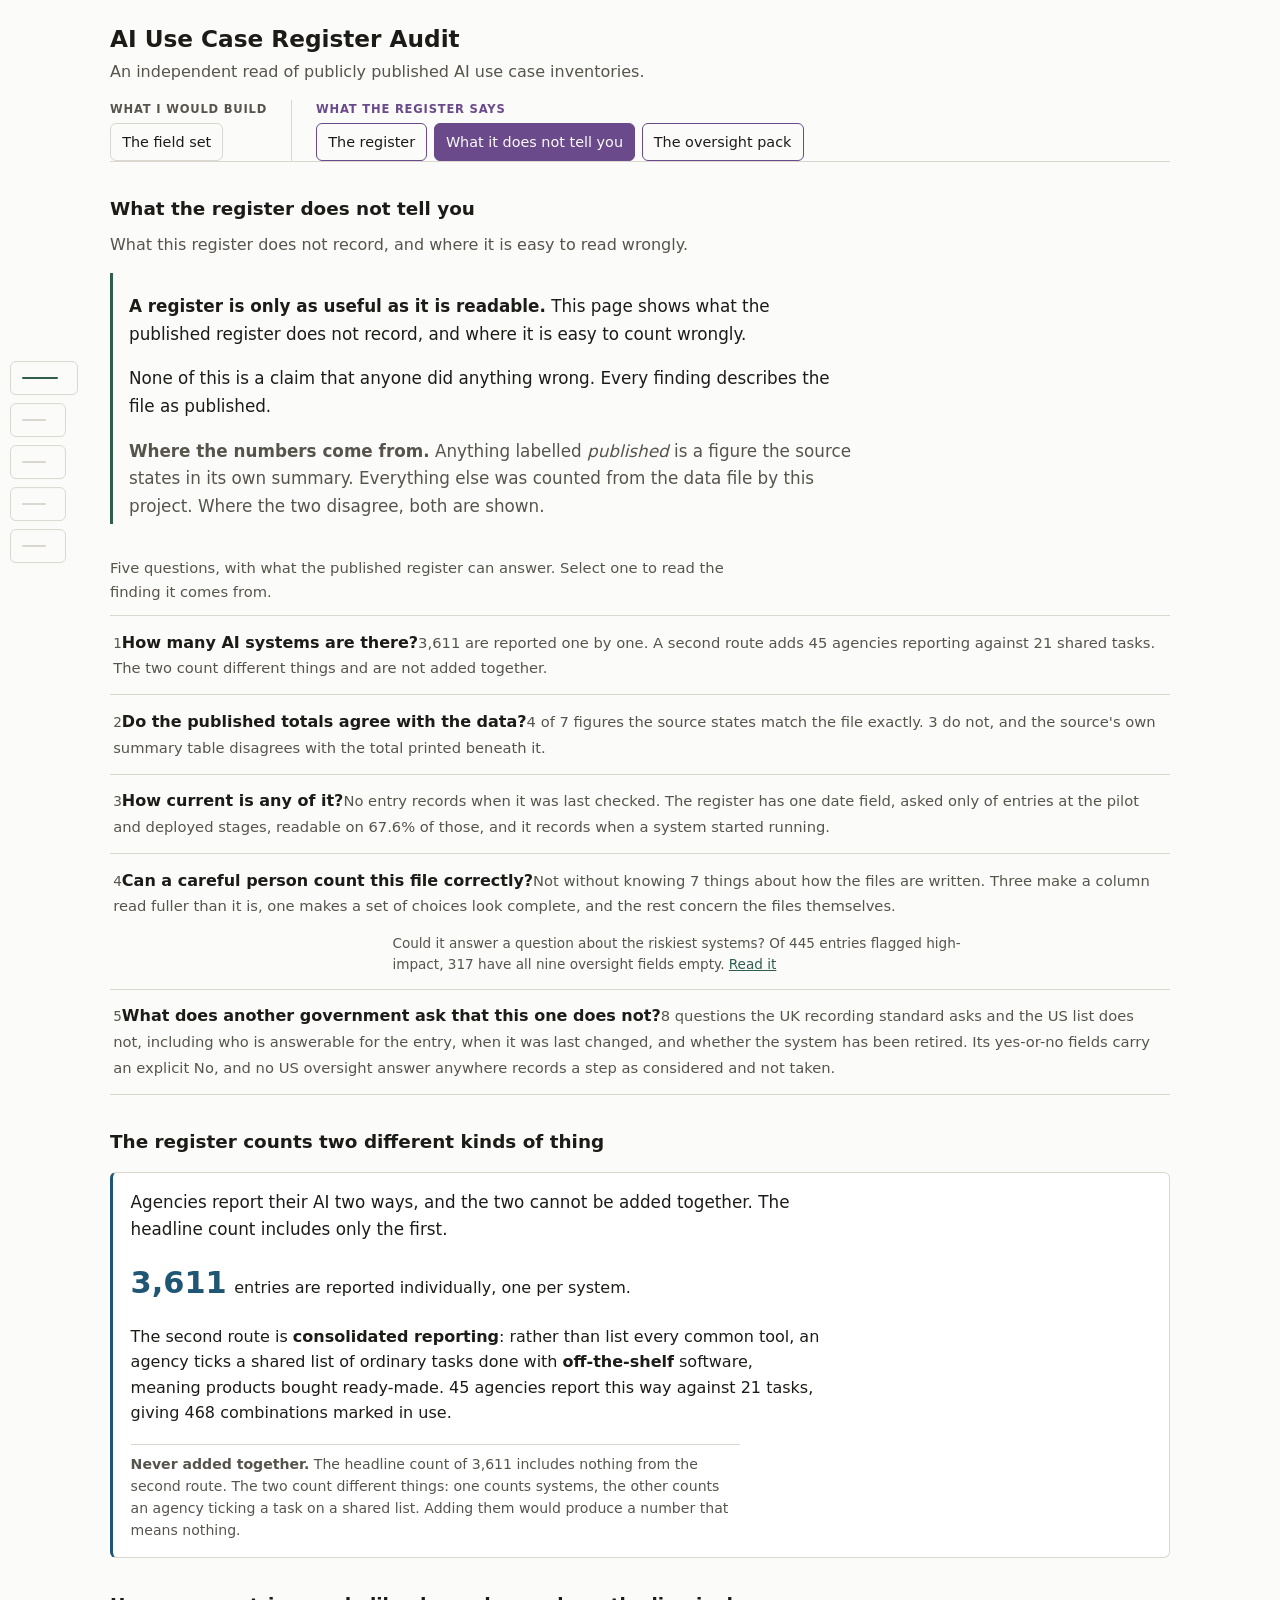
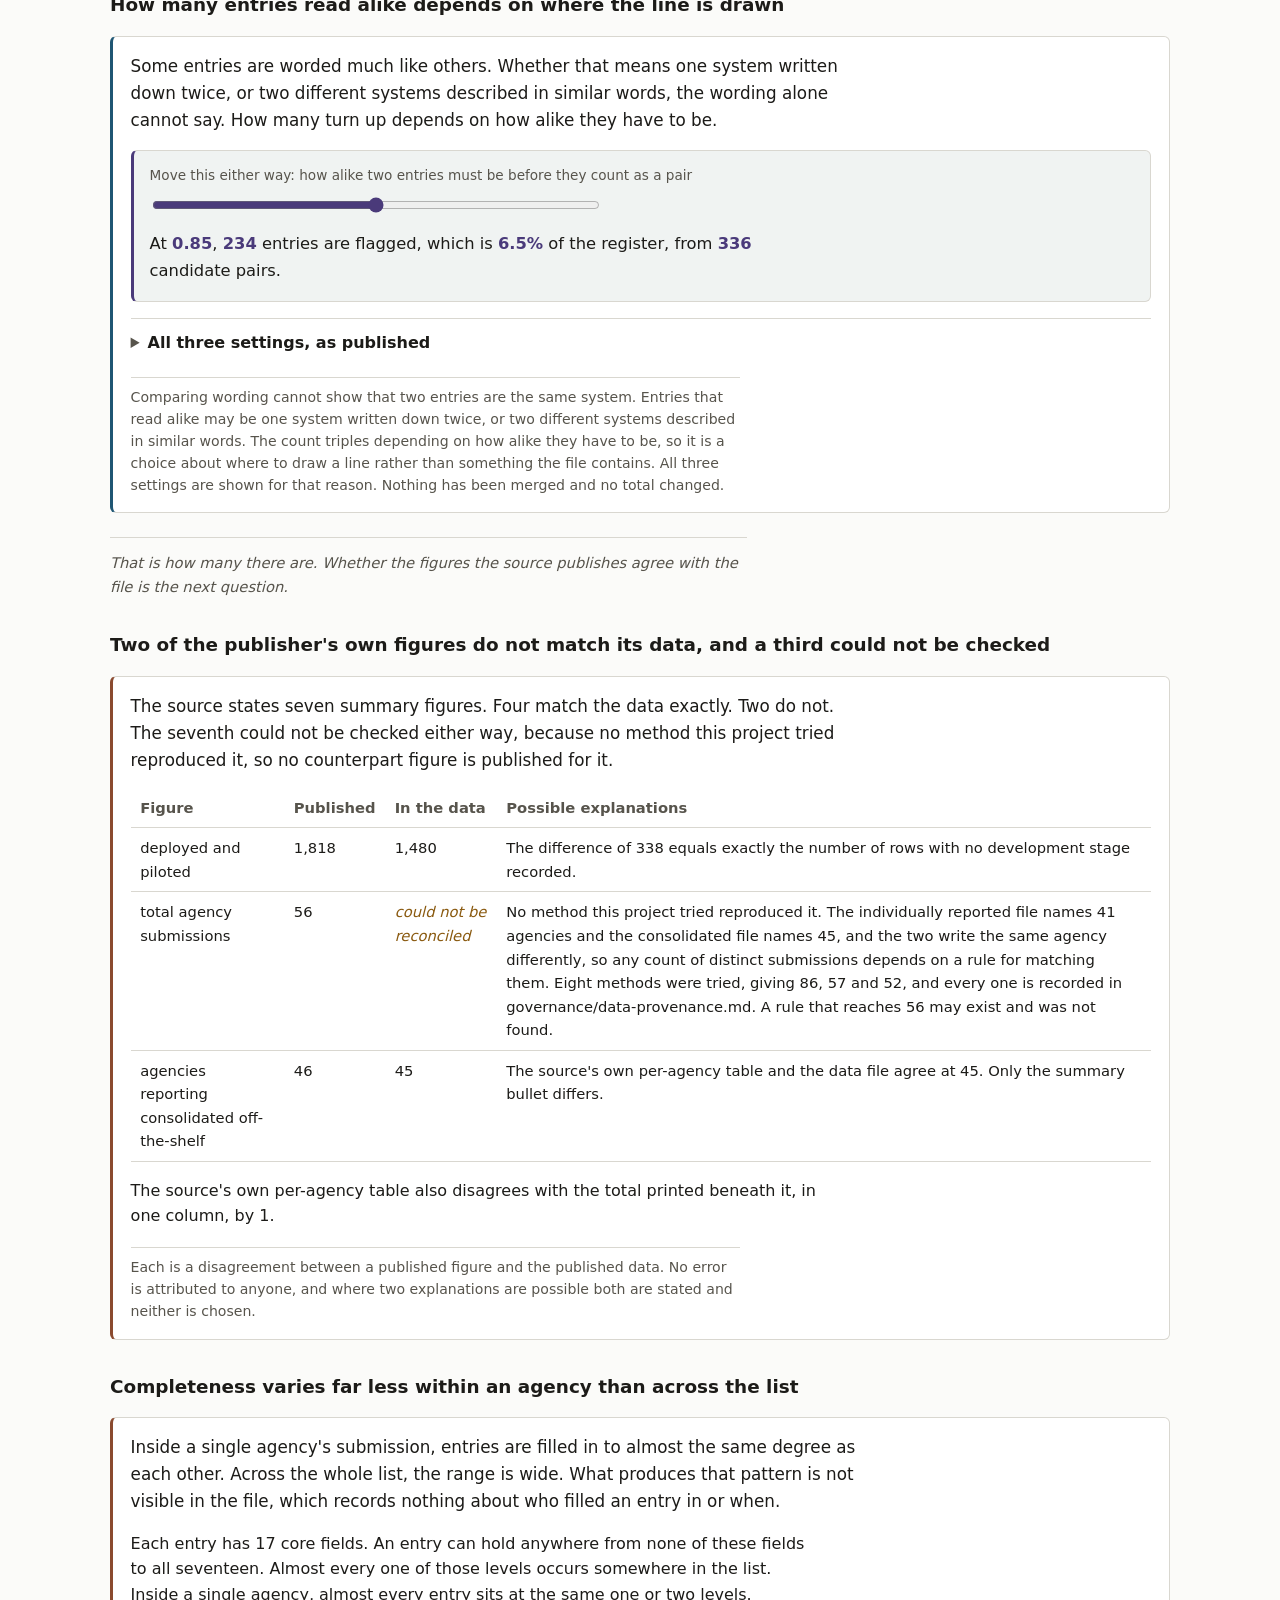
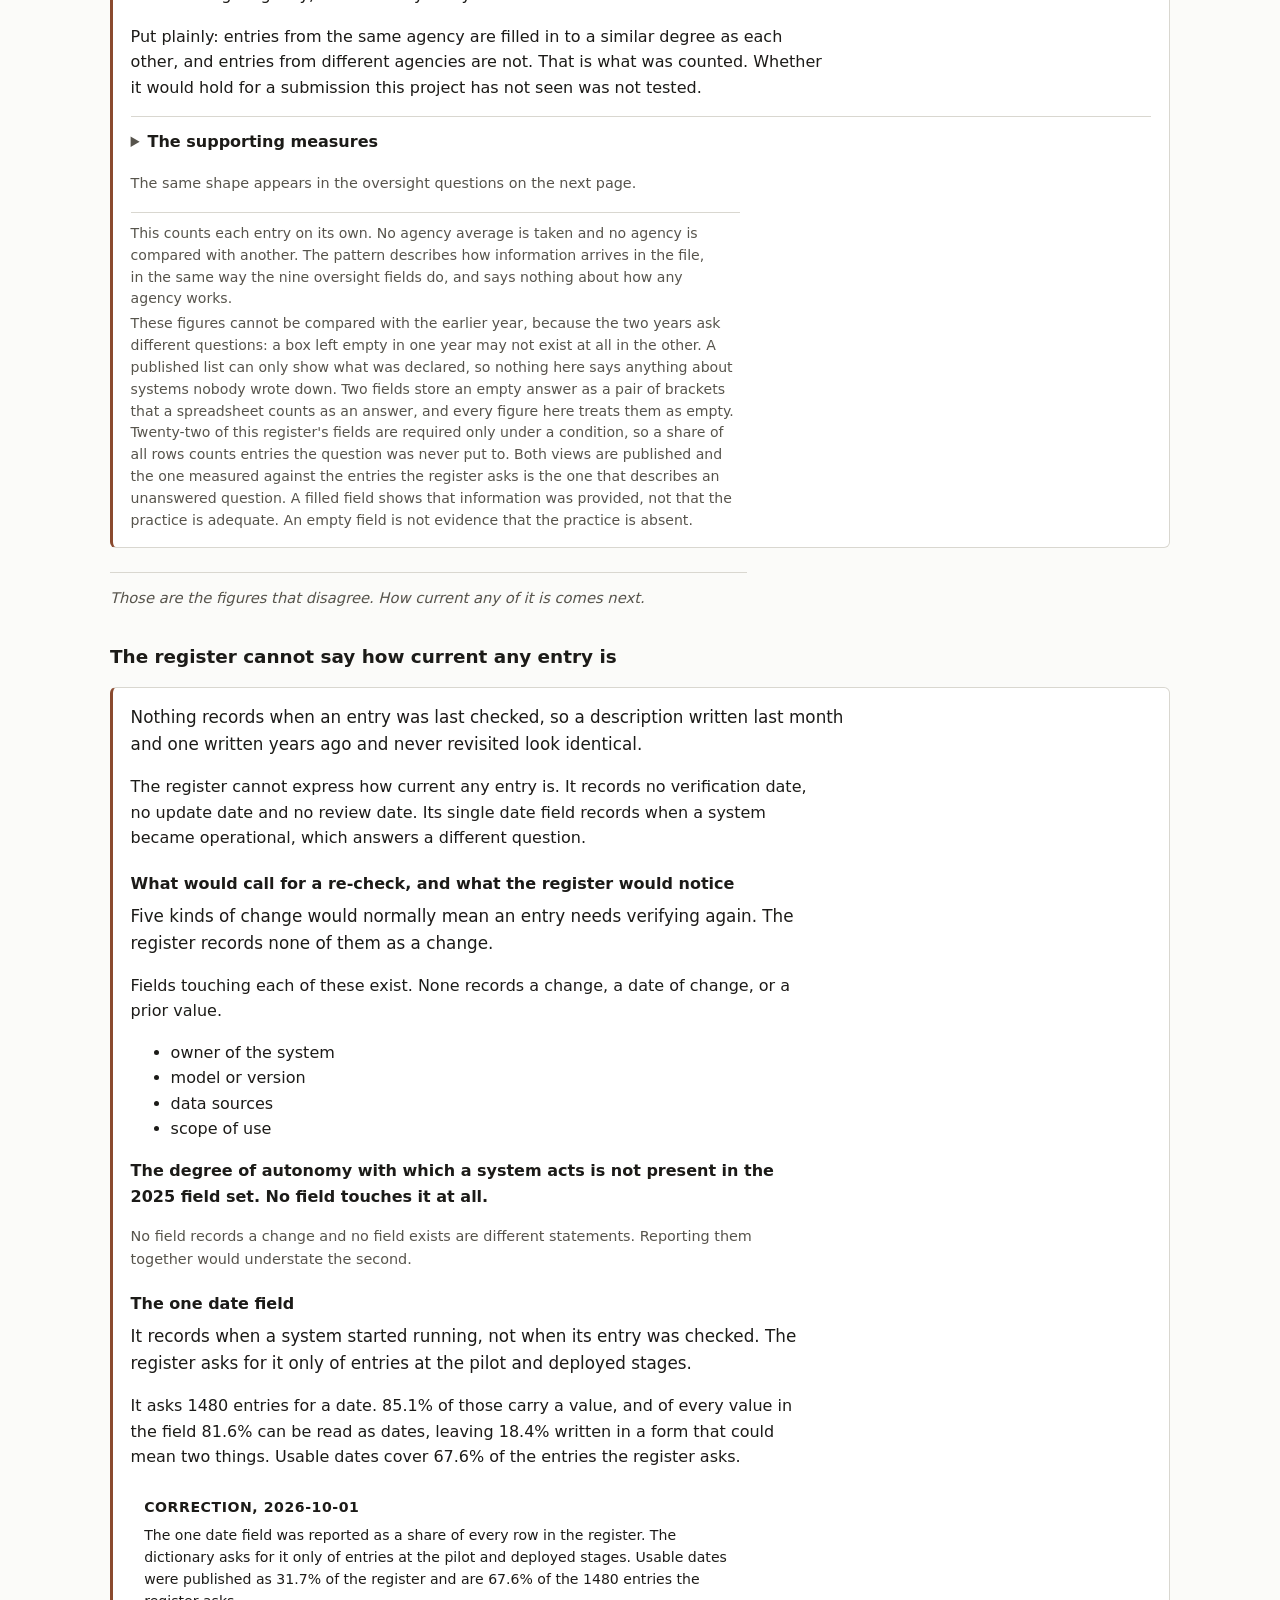
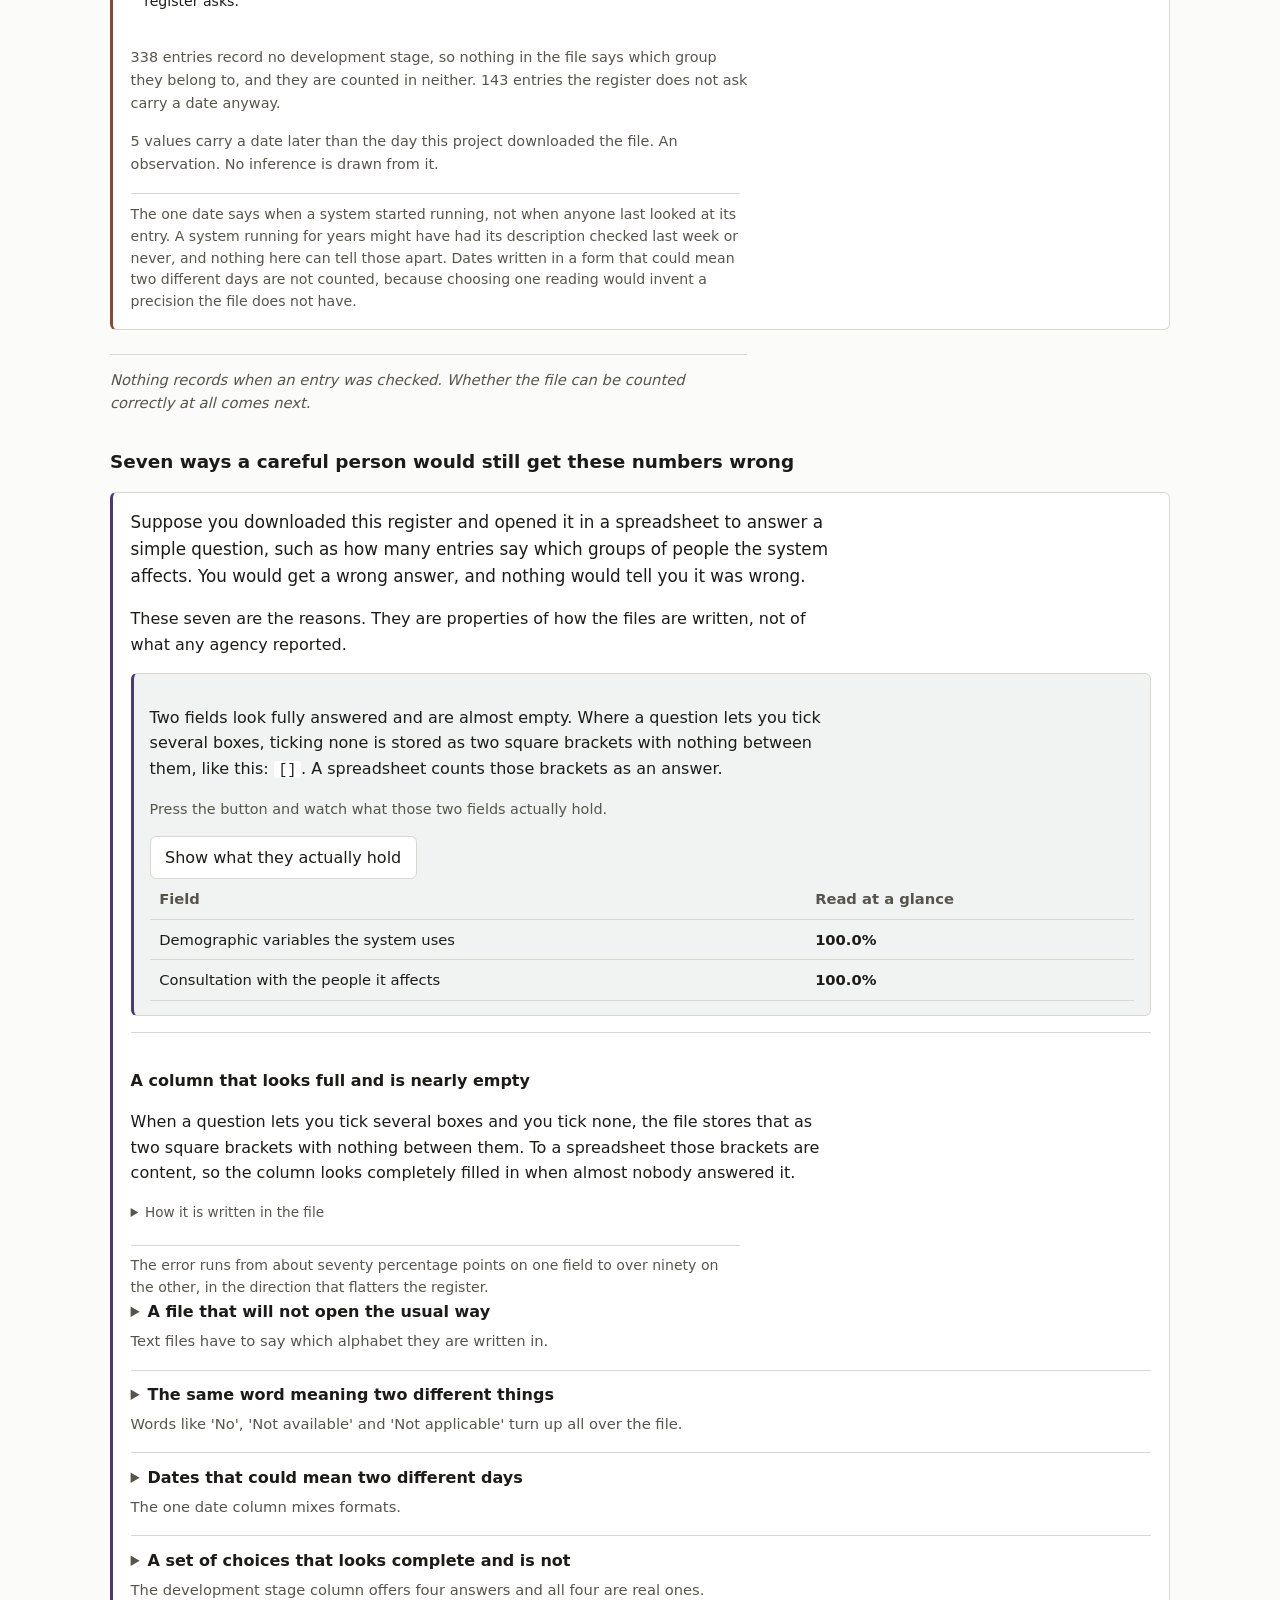
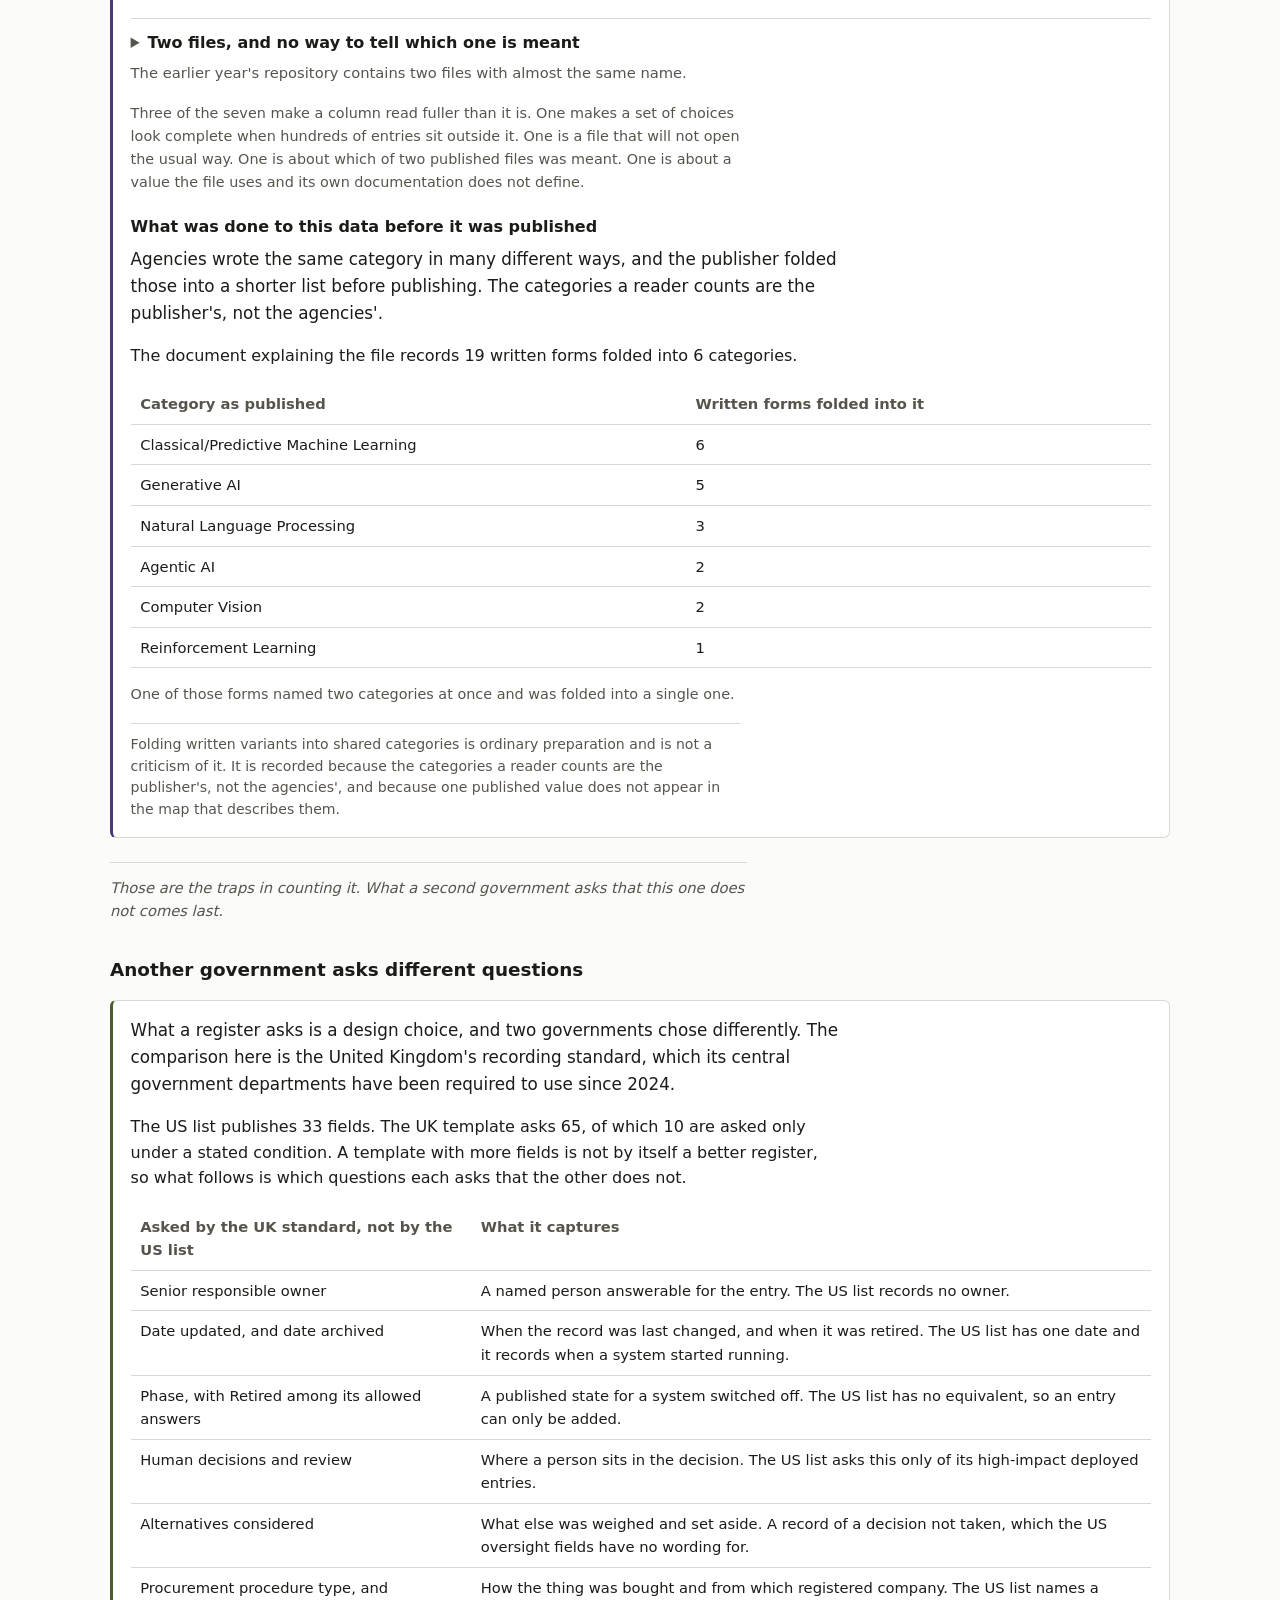
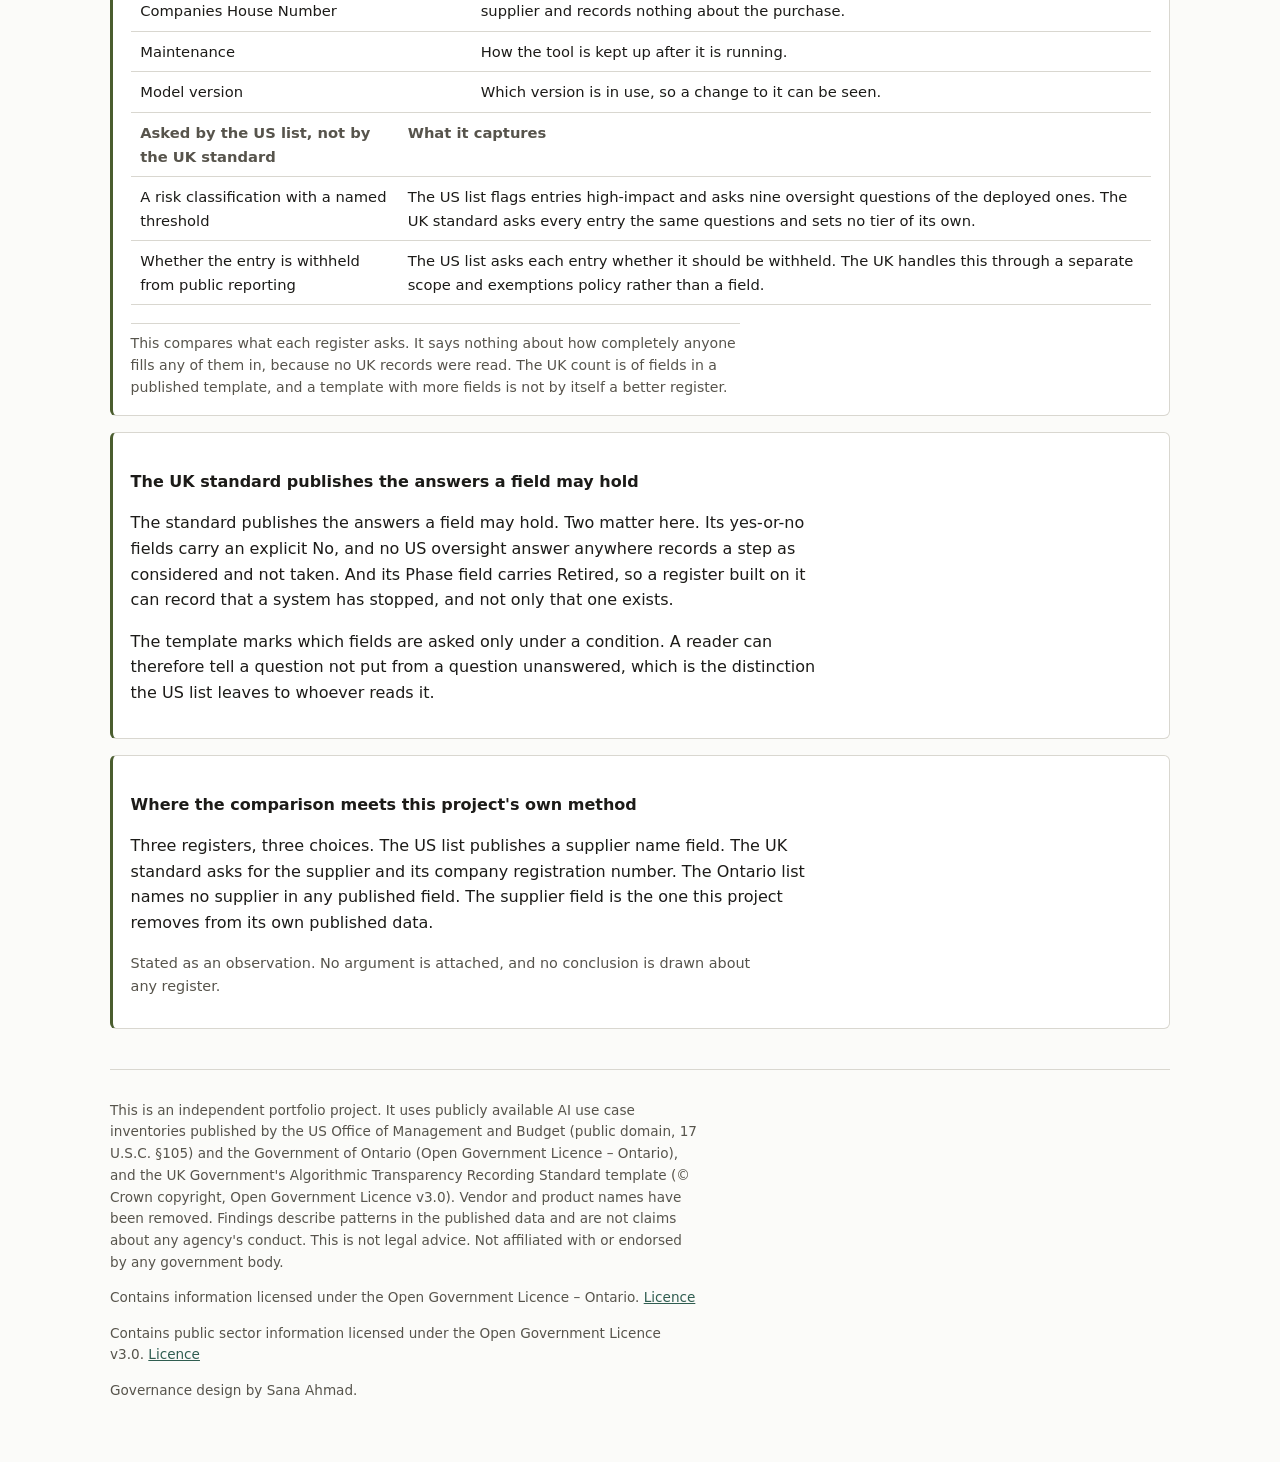
==== docs/gaps.html @ 527c1945 "Check every denominator against the dictionary, and publish the corrections The owner asked whether " ====
<!DOCTYPE html>
<html lang="en">
<head>
<meta charset="utf-8">
<meta name="viewport" content="width=device-width, initial-scale=1">
<title>Gaps | AI Use Case Register Audit</title>
<link rel="stylesheet" href="assets/style.css?v=aljdmida">
</head>
<body>
<div class="wrap" data-dv="kgniamig">

<header>
  <h1>AI Use Case Register Audit</h1>
  <p class="lede">An independent read of publicly published AI use case inventories.</p>
  <nav>
    <div class="navgroup audit">
      <span class="navlabel">What I would build</span>
      <span class="navlinks">
        <a href="index.html">The field set</a>
      </span>
    </div>
    <div class="navgroup design">
      <span class="navlabel">What the register says</span>
      <span class="navlinks">
        <a href="register.html">The register</a>
        <a href="gaps.html" aria-current="page">What it does not tell you</a>
        <a href="obligations.html">The oversight pack</a>
      </span>
    </div>
  </nav>
</header>

<main>
  <h2>What the register does not tell you</h2>
  <p class="lede">What this register does not record, and where it is easy to read wrongly.</p>
  <div class="intro">
    <p><strong>A register is only as useful as it is readable.</strong> This page shows what the published register does not record, and where it is easy to count wrongly.</p>
    <p>None of this is a claim that anyone did anything wrong. Every finding describes the file as published.</p>
    <p class="note"><strong>Where the numbers come from.</strong> Anything labelled <em>published</em> is a figure the source states in its own summary. Everything else was counted from the data file by this project. Where the two disagree, both are shown.</p>
  </div>

  <div class="summary" id="summary">
    <p class="summary-lead">Five questions, with what the published register can answer. Select one to read the finding it comes from.</p>
    <div id="questions"></div>
  </div>

  <nav class="rail" id="rail" aria-label="Sections"></nav>

  <section class="qsection" id="s-count">
  <h2>The register counts two different kinds of thing</h2>
  <div class="panel" data-kind="count">
    <p class="lead-in">Agencies report their AI two ways, and the two cannot be added together. The headline count includes only the first.</p>
    <p><span class="fig" data-figure="M1.individually_reported_entries" data-fmt="n"></span> entries are reported individually, one per system.</p>
    <p>The second route is <strong>consolidated reporting</strong>: rather than list every common tool, an agency ticks a shared list of ordinary tasks done with <strong>off-the-shelf</strong> software, meaning products bought ready-made. <span data-figure="M1.consolidated_route.agencies"></span> agencies report this way against <span data-figure="M1.consolidated_route.distinct_common_tasks"></span> tasks, giving <span data-figure="M1.consolidated_route.agency_task_combinations_in_use"></span> combinations marked in use.</p>
    <p class="qualifier"><strong>Never added together.</strong> <span data-figure="M1.never_summed_reason"></span></p>
  </div>

  <h2>How many entries read alike depends on where the line is drawn</h2>
  <div class="panel" data-kind="count">
    <p class="lead-in">Some entries are worded much like others. Whether that means one system written down twice, or two different systems described in similar words, the wording alone cannot say. How many turn up depends on how alike they have to be.</p>
    <div class="teach">
      <label for="thr">Move this either way: how alike two entries must be before they count as a pair</label>
      <input id="thr" type="range" min="0" max="2" step="1" value="1">
      <p class="readout">At <strong id="thr-value">–</strong>,
        <strong id="thr-entries">–</strong> entries are flagged, which is
        <strong id="thr-share">–</strong> of the register, from
        <strong id="thr-pairs">–</strong> candidate pairs.</p>
    </div>
    <details class="finding"><summary>All three settings, as published</summary>
      <div class="scroller"><table>
        <thead><tr><th>Threshold</th><th>Candidate pairs</th><th>Entries flagged</th><th>Share</th></tr></thead>
        <tbody id="thresholds"></tbody>
      </table></div>
    </details>
    <p class="qualifier"><span data-figure="M1.caveat"></span></p>
  </div>
    <p class="handoff">That is how many there are. Whether the figures the source publishes agree with the file is the next question.</p>

  </section>

  <section class="qsection" id="s-recon">
  <h2>Two of the publisher's own figures do not match its data, and a third could not be checked</h2>
  <div class="panel" data-kind="gap">
    <p class="lead-in">The source states seven summary figures. Four match the data exactly. Two do not. The seventh could not be checked either way, because no method this project tried reproduced it, so no counterpart figure is published for it.</p>
    <div class="scroller"><table>
      <thead><tr><th>Figure</th><th>Published</th><th>In the data</th><th>Possible explanations</th></tr></thead>
      <tbody id="mismatches"></tbody>
    </table></div>
    <p>The source's own per-agency table also disagrees with the total printed beneath it, in one column, by <span data-figure="M2.reconciliation.internal_disagreement_in_source_table.difference"></span>.</p>
    <p class="qualifier">Each is a disagreement between a published figure and the published data. No error is attributed to anyone, and where two explanations are possible both are stated and neither is chosen.</p>
  </div>

  <h2>Completeness varies far less within an agency than across the list</h2>
  <div class="panel" data-kind="gap">
    <p class="lead-in">Inside a single agency's submission, entries are filled in to almost the same degree as each other. Across the whole list, the range is wide. What produces that pattern is not visible in the file, which records nothing about who filled an entry in or when.</p>
    <p>Each entry has <span data-figure="M2.completeness_shape.core_fields_counted"></span> core fields. <span data-figure="M2.completeness_shape.statement"></span></p>
    <p>Put plainly: entries from the same agency are filled in to a similar degree as each other, and entries from different agencies are not. That is what was counted. Whether it would hold for a submission this project has not seen was not tested.</p>
    <details class="finding"><summary>The supporting measures</summary>
      <div class="scroller"><table>
        <tbody>
          <tr><td>Agencies where every entry shares one value</td><td data-figure="M2.completeness_shape.agencies_where_every_entry_shares_one_value"></td></tr>
          <tr><td>Entries inside those agencies</td><td data-figure="M2.completeness_shape.entries_in_those_agencies" data-fmt="n"></td></tr>
          <tr><td>Agencies where over four fifths share one value</td><td data-figure="M2.completeness_shape.agencies_where_over_four_fifths_share_one_value"></td></tr>
          <tr><td>Entries inside those agencies</td><td data-figure="M2.completeness_shape.entries_in_those_agencies_too" data-fmt="n"></td></tr>
          <tr><td>Median share at an agency's most common value</td><td><span data-figure="M2.completeness_shape.median_share_of_entries_at_an_agency_most_common_value"></span>%</td></tr>
        </tbody>
      </table></div>
    </details>
    <p class="note">The same shape appears in the oversight questions on the next page.</p>
    <p class="qualifier"><span data-figure="M2.completeness_shape.caveat"></span></p>
    <p class="qualifier"><span data-figure="M2.caveat"></span></p>
  </div>
    <p class="handoff">Those are the figures that disagree. How current any of it is comes next.</p>

  </section>

  <section class="qsection" id="s-time">
  <h2>The register cannot say how current any entry is</h2>
  <div class="panel" data-kind="gap">
    <p class="lead-in">Nothing records when an entry was last checked, so a description written last month and one written years ago and never revisited look identical.</p>
    <p><span data-figure="M3.finding"></span></p>

    <h3>What would call for a re-check, and what the register would notice</h3>
    <p class="lead-in">Five kinds of change would normally mean an entry needs verifying again. The register records none of them as a change.</p>
    <p><span data-figure="M3.re_verification_trigger_diagnostic.group_one.statement"></span></p>
    <ul id="group-one"></ul>
    <p><strong><span data-figure="M3.re_verification_trigger_diagnostic.group_two.statement"></span></strong></p>
    <p class="note"><span data-figure="M3.re_verification_trigger_diagnostic.why_reported_separately"></span></p>

    <h3>The one date field</h3>
    <p class="lead-in">It records when a system started running, not when its entry was checked. The register asks for it only of entries at the pilot and deployed stages.</p>
    <p>It asks <span data-figure="M3.operational_date_where_asked.entries_asked"></span> entries for a date. <span data-figure="M3.operational_date_where_asked.share_of_entries_asked"></span>% of those carry a value, and of every value in the field <span data-figure="M3.operational_date.parse_rate"></span>% can be read as dates, leaving <span data-figure="R4.figures.unresolvable_rate"></span> written in a form that could mean two things. Usable dates cover <span data-figure="M3.operational_date_where_asked.usable_dates_as_share_of_entries_asked"></span>% of the entries the register asks.</p>
    <aside class="correction" role="note">
      <p class="correction-head" data-figure="corrections.date_denominator.heading"></p>
      <p data-figure="corrections.date_denominator.text"></p>
    </aside>
    <p class="note"><span data-figure="M3.operational_date_where_asked.entries_undetermined"></span> entries record no development stage, so nothing in the file says which group they belong to, and they are counted in neither. <span data-figure="M3.operational_date_where_asked.entries_not_asked_that_carry_a_date_anyway"></span> entries the register does not ask carry a date anyway.</p>
    <p class="note"><span data-figure="M3.operational_date.values_dated_after_the_download_date"></span> values carry a date later than the day this project downloaded the file. An observation. No inference is drawn from it.</p>
    <p class="qualifier"><span data-figure="M3.caveat"></span></p>
  </div>
    <p class="handoff">Nothing records when an entry was checked. Whether the file can be counted correctly at all comes next.</p>

  </section>

  <section class="qsection" id="s-counting">
  <h2>Seven ways a careful person would still get these numbers wrong</h2>
  <div class="panel" data-kind="method">
    <p class="lead-in">Suppose you downloaded this register and opened it in a spreadsheet to answer a simple question, such as how many entries say which groups of people the system affects. You would get a wrong answer, and nothing would tell you it was wrong.</p>
    <p>These seven are the reasons. They are properties of how the files are written, not of what any agency reported.</p>

    <div class="teach">
      <p>Two fields look fully answered and are almost empty. Where a question lets you tick several boxes, ticking none is stored as two square brackets with nothing between them, like this: <code>[]</code>. A spreadsheet counts those brackets as an answer.</p>
      <p class="note">Press the button and watch what those two fields actually hold.</p>
      <button id="empty-toggle" type="button" aria-pressed="false">Show what they actually hold</button>
      <div class="scroller"><table>
        <thead><tr><th>Field</th><th id="empty-mode">Read at a glance</th></tr></thead>
        <tbody id="emptylist"></tbody>
      </table></div>
    </div>

    <div id="reuse-lead"></div>
    <div id="reuse-rest"></div>
    <p class="note">Three of the seven make a column read fuller than it is. One makes a set of choices look complete when hundreds of entries sit outside it. One is a file that will not open the usual way. One is about which of two published files was meant. One is about a value the file uses and its own documentation does not define.</p>

    <h3>What was done to this data before it was published</h3>
    <p class="lead-in">Agencies wrote the same category in many different ways, and the publisher folded those into a shorter list before publishing. The categories a reader counts are the publisher's, not the agencies'.</p>
    <p>The document explaining the file records <span data-figure="M2-preparation.written_forms_folded_into_them"></span> written forms folded into <span data-figure="M2-preparation.categories_published"></span> categories.</p>
    <div class="scroller"><table>
      <thead><tr><th>Category as published</th><th>Written forms folded into it</th></tr></thead>
      <tbody id="folded"></tbody>
    </table></div>
    <p class="note">One of those forms named two categories at once and was folded into a single one.</p>
    <p class="qualifier"><span data-figure="M2-preparation.caveat"></span></p>
  </div>
    <p class="handoff">Those are the traps in counting it. What a second government asks that this one does not comes last.</p>

  </section>

  <section class="qsection" id="s-compare">
  <h2>Another government asks different questions</h2>
  <div class="panel" data-kind="compare">
    <p class="lead-in">What a register asks is a design choice, and two governments chose differently. The comparison here is the United Kingdom's recording standard, which its central government departments have been required to use since 2024.</p>
    <p>The US list publishes <span data-figure="M5.federal_register.fields_published"></span> fields. The UK template asks <span data-figure="M5.uk_standard.fields_published"></span>, of which <span data-figure="M5.uk_standard.fields_asked_only_under_a_condition"></span> are asked only under a stated condition. A template with more fields is not by itself a better register, so what follows is which questions each asks that the other does not.</p>
    <div class="scroller"><table>
      <thead><tr><th>Asked by the UK standard, not by the US list</th><th>What it captures</th></tr></thead>
      <tbody id="uk-only"></tbody>
    </table></div>
    <div class="scroller"><table>
      <thead><tr><th>Asked by the US list, not by the UK standard</th><th>What it captures</th></tr></thead>
      <tbody id="fed-only"></tbody>
    </table></div>
    <p class="qualifier"><span data-figure="M5.caveat"></span></p>
  </div>

  <div class="panel" data-kind="compare">
    <h3>The UK standard publishes the answers a field may hold</h3>
    <p><span data-figure="M5.published_answers.note"></span></p>
    <p><span data-figure="M5.conditionality_is_marked.note"></span></p>
  </div>

  <div class="panel observation" data-kind="compare">
    <h3>Where the comparison meets this project's own method</h3>
    <p><span data-figure="M5.naming_practice"></span></p>
    <p class="note">Stated as an observation. No argument is attached, and no conclusion is drawn about any register.</p>
  </div>
  </section>

</main>

<footer>
  <p id="disclaimer">This is an independent portfolio project. It uses publicly available AI use case inventories published by the US Office of Management and Budget (public domain, 17 U.S.C. §105) and the Government of Ontario (Open Government Licence – Ontario), and the UK Government's Algorithmic Transparency Recording Standard template (© Crown copyright, Open Government Licence v3.0). Vendor and product names have been removed. Findings describe patterns in the published data and are not claims about any agency's conduct. This is not legal advice. Not affiliated with or endorsed by any government body.</p>
  <p id="ontario-attribution">Contains information licensed under the Open Government Licence – Ontario. <a href="https://www.ontario.ca/page/open-government-licence-ontario">Licence</a></p>
  <p id="uk-attribution">Contains public sector information licensed under the Open Government Licence v3.0. <a href="https://www.nationalarchives.gov.uk/doc/open-government-licence/version/3/">Licence</a></p>
  <p>Governance design by Sana Ahmad.</p>
</footer>

</div>
<script src="assets/figures.js?v=ajlfmofe"></script>
<script src="assets/views.js?v=bbbglpli"></script>
<script src="assets/summary.js?v=aanedlco"></script>
</body>
</html>
---- docs/assets/style.css ----
/* AI Use Case Register Audit
   Plain CSS. No framework, no build step, no external calls (S12).
   Works on mobile and in dark mode. */

:root {
  --bg: #fbfbf9;
  --surface: #ffffff;
  --border: #d9d7d0;
  --ink: #1c1b18;
  --ink-soft: #57544c;
  --accent: #2f5d50;
  --flag: #8a5a10;
  --count: #1f5673;
  --caution: #8a4a2f;
  --teach: #4a3a7a;
  --calm: #4a5d2f;
  --tint: rgba(47, 93, 80, .07);
  --radius: 6px;
  --measure: 68ch;
}

@media (prefers-color-scheme: dark) {
  :root {
    --bg: #14150f;
    --surface: #1d1e18;
    --border: #3a3b33;
    --ink: #eceadf;
    --ink-soft: #a8a498;
    --accent: #8fc4ae;
    --flag: #d7a75a;
    --count: #7db8d8;
    --caution: #e0a184;
    --teach: #b3a5e6;
    --calm: #b5c98d;
    --tint: rgba(143, 196, 174, .09);
  }
}

* { box-sizing: border-box; }

body {
  margin: 0;
  background: var(--bg);
  color: var(--ink);
  font: 16px/1.6 system-ui, "Segoe UI", Helvetica, Arial, sans-serif;
}

.wrap { max-width: 1100px; margin: 0 auto; padding: 1.5rem 1.25rem 3rem; }

header { border-bottom: 1px solid var(--border); }

h1 { font-size: 1.45rem; line-height: 1.25; margin: 0 0 .35rem; text-wrap: balance; }
h2 { font-size: 1.15rem; margin: 2rem 0 .5rem; }
p, li { max-width: var(--measure); text-wrap: pretty; }
.lede { color: var(--ink-soft); margin: 0 0 1rem; text-wrap: balance; }

nav { display: flex; flex-wrap: wrap; gap: .5rem; margin: .75rem 0 0; }
nav a {
  display: inline-block;
  padding: .4rem .7rem;
  border: 1px solid var(--border);
  border-radius: var(--radius);
  color: var(--ink);
  text-decoration: none;
  font-size: .9rem;
}
nav a[aria-current="page"] { background: var(--accent); border-color: var(--accent); color: var(--bg); }

.panel {
  background: var(--surface);
  border: 1px solid var(--border);
  border-radius: var(--radius);
  padding: 1rem 1.1rem;
  margin: 1rem 0;
}

.caveat {
  border-left: 3px solid var(--flag);
  padding: .6rem .9rem;
  margin: .75rem 0;
  color: var(--ink-soft);
  font-size: .92rem;
}

.pending { color: var(--ink-soft); font-style: italic; }

table { width: 100%; border-collapse: collapse; font-size: .92rem; }
.scroller { overflow-x: auto; }
th, td { text-align: left; padding: .5rem .6rem; border-bottom: 1px solid var(--border); vertical-align: top; }
th { font-weight: 600; color: var(--ink-soft); }

footer {
  border-top: 1px solid var(--border);
  margin-top: 2.5rem;
  padding-top: 1rem;
  color: var(--ink-soft);
  font-size: .85rem;
}
footer p { max-width: var(--measure); }

@media (max-width: 600px) {
  .wrap { padding: 1rem .9rem 2.5rem; }
  h1 { font-size: 1.25rem; }
}

/* Headline: the two computed numbers the site opens with. */
.headline { margin: 1.25rem 0 1.5rem; }
.pair { font-size: 1.15rem; line-height: 1.5; max-width: var(--measure); text-wrap: pretty; }
.fig {
  font-size: 1.9rem;
  font-weight: 650;
  color: var(--accent);
  display: inline-block;
  margin-right: .15rem;
}
.headline .pair { font-size: 1.3rem; }
.headline .fig { font-size: 2.4rem; }

.note { color: var(--ink-soft); font-size: .9rem; }
h3 { font-size: 1rem; margin: 1.25rem 0 .4rem; }

.controls label { display: block; font-size: .85rem; color: var(--ink-soft); margin: .6rem 0 .2rem; }
.controls input, .controls select {
  width: 100%; max-width: 32rem; padding: .45rem .55rem;
  border: 1px solid var(--border); border-radius: var(--radius);
  background: var(--bg); color: var(--ink); font: inherit;
}

button {
  padding: .5rem .9rem; border: 1px solid var(--border); border-radius: var(--radius);
  background: var(--surface); color: var(--ink); font: inherit; cursor: pointer;
}
button:hover { border-color: var(--accent); }

.bar {
  display: inline-block; width: 60px; height: .5rem; vertical-align: middle;
  background: var(--border); border-radius: 3px; overflow: hidden; margin-right: .4rem;
}
.bar > span { display: block; height: 100%; background: var(--accent); }

.finding { border-top: 1px solid var(--border); padding-top: .85rem; margin-top: .85rem; }
.finding:first-child { border-top: 0; padding-top: 0; margin-top: 0; }

.observation { border-left: 3px solid var(--accent); }

a { color: var(--accent); }

@media (max-width: 600px) {
  .headline .fig { font-size: 1.9rem; }
  .headline .pair { font-size: 1.1rem; }
  td, th { font-size: .85rem; }
}

.is-off { display: none; }

/* Shown only when the page could not read its data at all. */
.loadfail {
  border: 1px solid var(--flag);
  border-left-width: 4px;
  border-radius: var(--radius);
  background: var(--surface);
  padding: 1rem 1.1rem;
  margin: 0 0 1.5rem;
}
.loadfail p { margin: .5rem 0; }
.loadfail pre {
  background: var(--bg);
  border: 1px solid var(--border);
  border-radius: var(--radius);
  padding: .55rem .7rem;
  overflow-x: auto;
  font-size: .85rem;
}
.loadfail code { font-size: .9rem; }

/* Row detail: an entry opens to show its whole field set. */
tr.entry { cursor: pointer; }
tr.entry:hover td, tr.entry:focus td { background: var(--surface); }
tr.entry:focus { outline: 2px solid var(--accent); outline-offset: -2px; }
.tw { color: var(--ink-soft); font-size: .8rem; }

.detailrow > td { background: var(--surface); padding: .9rem 1rem; }
table.detail { margin-top: .5rem; }
table.detail th {
  width: 14rem; vertical-align: top; font-weight: 600;
  color: var(--ink-soft); white-space: nowrap;
}
table.detail td { white-space: pre-wrap; }
table.detail td.blank { color: var(--ink-soft); font-style: italic; }

/* A figure that leads to the entries it describes. */
a.drill { text-decoration: underline dotted; text-underline-offset: 3px; }
#from-finding { display: flex; gap: .6rem; align-items: center; flex-wrap: wrap; }

/* --- Readability pass -------------------------------------------------- */

/* The plain opening on each page: what you are looking at, before anything. */
.intro {
  border-left: 3px solid var(--accent);
  padding: .2rem 0 .2rem 1rem;
  margin: 0 0 2rem;
}
.intro p { font-size: 1.05rem; line-height: 1.65; }
.intro p:last-child { margin-bottom: 0; }

/* One plain sentence saying what to take away, before any number. */
.lead-in {
  font-size: 1.05rem;
  line-height: 1.6;
  margin: 0 0 .9rem;
  color: var(--ink);
}
h2 + .panel .lead-in, .panel > .lead-in:first-child { margin-top: 0; }

/* Qualifications sit below the point they qualify, quieter, never between a
   point and its explanation. Visible by default: never behind a control. */
.qualifier {
  font-size: .88rem;
  line-height: 1.55;
  color: var(--ink-soft);
  border-top: 1px solid var(--border);
  margin: 1.1rem 0 0;
  padding-top: .6rem;
}
.qualifier p { font-size: inherit; margin: .4rem 0; }
.qualifier p:first-child { margin-top: 0; }
.qualifier p:last-child { margin-bottom: 0; }
.qualifier + .qualifier { border-top: 0; margin-top: .2rem; padding-top: 0; }

/* Controls that teach: the reader changes something and watches the number. */
.teach {
  background: var(--surface);
  border: 1px solid var(--border);
  border-radius: var(--radius);
  padding: .9rem 1rem;
  margin: 1rem 0;
}
.teach label { display: block; font-size: .85rem; color: var(--ink-soft); margin-bottom: .5rem; }
.teach input[type="range"] { width: 100%; max-width: 28rem; accent-color: var(--accent); }
.readout { font-size: 1.02rem; margin: .7rem 0 .2rem; }
.readout strong { color: var(--accent); }
#empty-toggle[aria-pressed="true"] { border-color: var(--accent); color: var(--accent); }

/* The five shorter findings: heading and a sentence, opening in place. */
details.finding {
  border-top: 1px solid var(--border);
  padding: .7rem 0 .2rem;
}
details.finding > summary {
  cursor: pointer;
  font-weight: 600;
  list-style: revert;
}
details.finding > summary::marker { color: var(--ink-soft); }
details.finding .gist { display: block; color: var(--ink-soft); font-size: .92rem;
  font-weight: 400; margin: .3rem 0 0; }
details.finding[open] .gist { margin-bottom: .4rem; }
.finding-lead { border-top: 1px solid var(--border); padding-top: .9rem; margin-top: .9rem; }

/* --- Section colour, so a reader can tell one kind of thing from another --- */
.panel { border-left: 3px solid var(--border); }
.panel[data-kind="count"]   { border-left-color: var(--count); }
.panel[data-kind="gap"]     { border-left-color: var(--caution); }
.panel[data-kind="compare"] { border-left-color: var(--calm); }
.panel[data-kind="method"]  { border-left-color: var(--teach); }

.panel[data-kind="count"] .fig   { color: var(--count); }
.panel[data-kind="gap"] .fig     { color: var(--caution); }
.panel[data-kind="compare"] .fig { color: var(--calm); }

.teach { border-left: 3px solid var(--teach); background: var(--tint); }
.teach .readout strong { color: var(--teach); }
.teach input[type="range"] { accent-color: var(--teach); }

/* --- Tabs: one section at a time, so the page is not read all at once ---- */
.tabs {
  display: flex; flex-wrap: wrap; gap: .4rem;
  border-bottom: 1px solid var(--border);
  margin: 1.5rem 0 1.25rem; padding-bottom: .5rem;
}
.tabs button {
  border: 1px solid transparent; background: none; color: var(--ink-soft);
  padding: .45rem .75rem; border-radius: var(--radius);
  font: inherit; font-size: .92rem; cursor: pointer;
}
.tabs button:hover { color: var(--ink); background: var(--surface); }
.tabs button[aria-selected="true"] {
  background: var(--surface); border-color: var(--border);
  color: var(--ink); font-weight: 600;
}
.tabs button[aria-selected="true"]::before {
  content: ""; display: inline-block; width: .5rem; height: .5rem;
  border-radius: 50%; margin-right: .45rem; vertical-align: middle;
  background: var(--marker, var(--accent));
}
.tabpanel.is-off { display: none; }
.tabpanel > h2:first-child { margin-top: 0; }

@media (max-width: 600px) {
  .tabs { gap: .3rem; }
  .tabs button { font-size: .85rem; padding: .4rem .55rem; }
}

summary.tech {
  cursor: pointer; font-size: .85rem; color: var(--ink-soft);
  margin: .5rem 0 .2rem; font-weight: 500;
}
code { font-size: .92em; background: var(--surface); padding: .05rem .3rem; border-radius: 3px; }

/* --- Page four: the design view, visibly not a findings page -------------
   --design is the page's own colour, used by the navigation group label and
   the framing band. On the page body itself the two meanings below take over:
   --pub for the published register, --mine for the field set. */
:root { --design: #6a4a8a; }
@media (prefers-color-scheme: dark) { :root { --design: #c4a8e6; } }
.intro.design { border-left-color: var(--design); }

/* --- Colour on this page means two things and nothing else ----------------

   Blue is the published register: the file this project read, and anything
   that leads back to a finding about it. Purple is the field set: the author's
   own proposal, which is what this page is. Everything else on the page is
   neutral. Links take the blue, because every link on this page leads to the
   audit of the published register.

   Nothing else may borrow either colour. If a third thing needs telling apart,
   it is told apart by shape, weight or position, not by a third hue. */
.design-page {
  --pub: #17506c;
  --pub-soft: rgba(23, 80, 108, .07);
  --mine: #63437f;
  --mine-soft: rgba(99, 67, 127, .07);
}
@media (prefers-color-scheme: dark) {
  .design-page {
    --pub: #8cc4e2;
    --pub-soft: rgba(140, 196, 226, .10);
    --mine: #c9aeea;
    --mine-soft: rgba(201, 174, 234, .10);
  }
}
.design-page a { color: var(--pub); }
.design-page .halfmark { border-top-color: var(--mine); }
.design-page .halfmark-label { color: var(--mine); }
.design-page .intro.design { border-left-color: var(--mine); }

/* --- The lead ------------------------------------------------------------

   The first thing a stranger reads is the fact, not the project. No card, no
   rule, no label: one paragraph at reading size and one line saying what this
   page does about it. Everything self-descriptive sits below the forms. */
.lead { margin: .5rem 0 2rem; max-width: 46ch; }
.design-page h2:first-of-type {
  font-size: 1.6rem; line-height: 1.3; margin: .5rem 0 .75rem; max-width: 22ch;
}
.lead-fact { font-size: 1.15rem; line-height: 1.6; margin: 0 0 .9rem; text-wrap: pretty; }
.lead-fact [data-figure] { font-weight: 700; color: var(--pub); font-variant-numeric: tabular-nums; }
.lead-turn {
  font-size: 1rem; margin: 0; padding-top: .8rem;
  border-top: 2px solid var(--mine); color: var(--ink);
}
@media (min-width: 820px) { .lead { max-width: 52ch; } }
@media (max-width: 640px) {
  .design-page h2:first-of-type { font-size: 1.3rem; max-width: none; }
  .lead-fact { font-size: 1.05rem; }
}

/* --- Level one: the opening, and the forms -------------------------------

   The loudest things on the page. Large type, air around them, no card and no
   rule, so that the two things that carry the argument are the two things a
   reader sees before anything else resolves. */
.opening {
  display: grid; grid-template-columns: 1fr; gap: 1.25rem;
  margin: 1.5rem 0 1.75rem; align-items: center;
}
@media (min-width: 820px) { .opening { grid-template-columns: minmax(0, 1.5fr) minmax(0, 1fr); gap: 2.5rem; } }
.opening .pair { font-size: 1.45rem; line-height: 1.45; margin: 0 0 .6rem; text-wrap: pretty; }
.opening .fig { font-size: 2.6rem; color: var(--mine); font-variant-numeric: tabular-nums; }
.opening .qualifier { font-size: .92rem; line-height: 1.6; color: var(--ink-soft); margin: 0; max-width: 60ch; }
@media (max-width: 640px) {
  .opening .pair { font-size: 1.15rem; }
  .opening .fig { font-size: 1.9rem; }
}

/* One mark per box. Three kinds of empty, drawn three ways, because they are
   three different facts and the strip used to draw them as one. A solid
   outline means the register has the box. A dashed outline means it does not.
   A struck box means it has it and does not put it to this entry. The caption
   says the same split in words, so the strip is never the only place the fact
   is stated, and the shapes differ so nothing rests on colour. */
.slotfig { margin: 0; }
.slots { display: flex; flex-wrap: wrap; gap: .4rem; margin-bottom: .55rem; }
.slot {
  width: 1.65rem; height: 2.1rem; border-radius: 3px;
  border: 2px solid var(--pub); background: transparent;
}
.slot.from_source { background: var(--pub); }
.slot.not_collected { border-style: dashed; opacity: .75; }
.slot.blank_in_source { border-style: solid; }
.slot.does_not_apply {
  border-style: solid; opacity: .75;
  background-image: linear-gradient(to top right,
    transparent calc(50% - 1px), var(--pub) calc(50% - 1px),
    var(--pub) calc(50% + 1px), transparent calc(50% + 1px));
}
.slots-caption { font-size: .82rem; line-height: 1.5; color: var(--ink-soft); }

/* --- The drawn form ------------------------------------------------------

   Two copies of one form, label above box, laid out as a form is laid out. A
   box the published entry cannot answer is left empty with its outline intact,
   so the shape of the two forms differs before a word of either is read. */
.build { display: grid; grid-template-columns: 1fr; gap: 1.25rem; margin: 1rem 0 2.25rem; }
@media (min-width: 980px) {
  .build { grid-template-columns: minmax(0, 1.45fr) minmax(0, 1fr); gap: 2rem; align-items: start; }
  .build-stage { position: sticky; top: 1rem; }
}

.switch { display: flex; flex-wrap: wrap; gap: .4rem; margin-bottom: .9rem; }
.switch-btn {
  font: inherit; font-size: .82rem; cursor: pointer;
  padding: .35rem .75rem; border-radius: 999px;
  border: 1px solid var(--border); background: var(--surface); color: var(--ink-soft);
}
.switch-btn[data-side="real"][aria-pressed="true"] {
  background: var(--pub); border-color: var(--pub); color: var(--bg); font-weight: 600;
}
.switch-btn[data-side="mine"][aria-pressed="true"] {
  background: var(--mine); border-color: var(--mine); color: var(--bg); font-weight: 600;
}
.switch-btn[data-side="both"][aria-pressed="true"] {
  background: var(--ink); border-color: var(--ink); color: var(--bg); font-weight: 600;
}
.switch-btn:focus-visible { outline: 2px solid var(--mine); outline-offset: 2px; }

.forms { display: grid; grid-template-columns: 1fr; gap: 1.25rem; }
@media (min-width: 620px) { .forms { grid-template-columns: 1fr 1fr; gap: 1rem; } }

/* Choosing a side leaves that form on its own. "Both" is the default and hides
   nothing; on a narrow screen, where the two forms stack, this is what lets a
   reader hold one of them at a time. */
.forms[data-side="real"] .formsheet.mine,
.forms[data-side="mine"] .formsheet.real { display: none; }
@media (min-width: 620px) {
  .forms[data-side="real"], .forms[data-side="mine"] { grid-template-columns: minmax(0, 34rem); }
}

.formsheet { min-width: 0; }
.formsheet-head {
  font-size: .78rem; text-transform: uppercase; letter-spacing: .08em; font-weight: 700;
  margin: 0 0 .1rem;
}
.formsheet.real .formsheet-head { color: var(--pub); }
.formsheet.mine .formsheet-head { color: var(--mine); }
.formsheet-sub { font-size: .78rem; color: var(--ink-soft); margin: 0 0 .7rem; }
.formsheet-body { display: flex; flex-direction: column; gap: .55rem; }

.ffield { display: flex; flex-direction: column; gap: .18rem; min-width: 0; }
.ffield-label {
  font-size: .72rem; font-weight: 600; color: var(--ink-soft); line-height: 1.3;
}
.ffield-n {
  display: inline-block; min-width: 1.15rem;
  font-variant-numeric: tabular-nums; color: var(--ink-soft);
}
.ffield-box {
  border: 1px solid var(--border); border-radius: 3px; background: var(--surface);
  padding: .4rem .5rem; font-size: .82rem; line-height: 1.4; min-height: 2.35rem;
  overflow-wrap: anywhere;
}
.formsheet.real .ffield-box { border-left: 3px solid var(--pub); }
.formsheet.mine .ffield-box { border-left: 3px solid var(--mine); }

/* An empty box reads as an empty box: its outline stays, its ground goes, and
   nothing is printed inside it. The run of them down the left form is the
   whole argument of this page, visible at any size and in a screenshot. */
.ffield-box.is-blank {
  background: transparent; border-style: dashed; border-left-style: dashed;
  border-color: var(--ink-soft); opacity: .55;
}
/* A box the register asks and the entry leaves empty is a different fact from a
   box the register never had. The outline stays solid, because the field does
   exist, and the caption underneath says which it is. */
.ffield-box.is-blank.blank_in_source {
  border-style: solid; border-left-style: solid; border-color: var(--ink-soft);
}
/* A box the register has and does not put to this entry is struck through, so
   it reads as a question that was not asked rather than one nobody answered. */
.ffield-box.is-blank.does_not_apply {
  border-style: solid; border-left-style: solid;
  background-image: linear-gradient(to top right,
    transparent calc(50% - 1px), var(--ink-soft) calc(50% - 1px),
    var(--ink-soft) calc(50% + 1px), transparent calc(50% + 1px));
}
.ffield-note { font-size: .68rem; color: var(--ink-soft); font-style: italic; }

/* Nine questions are nine rows, not one paragraph. Each carries its own answer
   or its own state, and a state is drawn as a marker rather than as words
   inside an answer, which is the distinction the whole field set rests on. */
.ffield-box.has-sub { padding: .3rem .4rem; }
.ffield-sub { list-style: none; margin: 0; padding: 0; display: flex;
  flex-direction: column; gap: .3rem; }
.fsub { display: flex; flex-direction: column; gap: .1rem;
  padding: .28rem .35rem; border-radius: 3px; background: var(--surface); }
.fsub.is-empty { background: transparent; border: 1px dashed var(--ink-soft); }
.fsub-label { font-size: .68rem; font-weight: 600; color: var(--ink-soft); line-height: 1.3; }
.fsub-value { font-size: .78rem; line-height: 1.4; overflow-wrap: anywhere; }
.fsub-state {
  align-self: flex-start; font-size: .7rem; font-style: italic;
  color: var(--ink-soft); border: 1px solid var(--ink-soft); border-radius: 2px;
  padding: .02rem .28rem;
}
.fsub-note { font-size: .66rem; color: var(--ink-soft); line-height: 1.35; }

.compare-note { display: flex; flex-direction: column; gap: .3rem; margin-top: .9rem; }

/* The reading steps. Each points at one box on both forms. */
.build-steps { list-style: none; margin: 0; padding: 0; }
.step { padding: .9rem 0 .9rem 1rem; border-left: 3px solid var(--border); max-width: 46ch; }
.step-field { margin: 0 0 .25rem; font-weight: 600; font-size: .95rem; }
.step-line { margin: 0; font-size: .9rem; line-height: 1.5; color: var(--ink-soft); }
.step-sum { border-left-color: var(--mine); }
@media (min-width: 980px) {
  .step { min-height: 42vh; display: flex; flex-direction: column; justify-content: center; }
}

/* --- Level two: the evidence, and the field set --------------------------

   Secondary. Bordered cards, smaller type, no large figures. These reward a
   reader who has stopped; they do not compete with the opening. */
.evidence { display: grid; gap: .9rem; margin: 1rem 0 1.25rem; grid-template-columns: 1fr; }
@media (min-width: 620px) { .evidence { grid-template-columns: repeat(2, 1fr); } }
@media (min-width: 980px) { .evidence { grid-template-columns: repeat(3, 1fr); } }

.evcard {
  border: 1px solid var(--border); border-radius: var(--radius);
  padding: .8rem .85rem; background: var(--surface);
  display: flex; flex-direction: column; gap: .3rem;
}
.evcard-fig { margin: 0; font-size: 1.5rem; line-height: 1.1; font-variant-numeric: tabular-nums; }
.evcard-fig a { color: var(--pub); text-decoration: none; border-bottom: 2px solid transparent; }
.evcard-fig a:hover, .evcard-fig a:focus-visible { border-bottom-color: var(--pub); }
.evcard-of { font-size: .9rem; color: var(--ink-soft); font-weight: 400; }
.evcard-reads { margin: 0; font-size: .88rem; line-height: 1.45; }
.evcard-caveat {
  margin: .1rem 0 0; font-size: .76rem; line-height: 1.4; color: var(--ink-soft);
  border-top: 1px solid var(--border); padding-top: .35rem;
}

.fieldgrid { display: grid; gap: .7rem; grid-template-columns: 1fr; margin: 1rem 0 1.5rem; align-items: start; }
@media (min-width: 620px) { .fieldgrid { grid-template-columns: repeat(2, 1fr); } }
@media (min-width: 980px) { .fieldgrid { grid-template-columns: repeat(3, 1fr); } }

.fieldcard { border: 1px solid var(--border); border-radius: var(--radius); background: var(--surface); padding: .7rem .85rem; }
.fieldcard > summary {
  cursor: pointer; font-weight: 600; font-size: .9rem; line-height: 1.4;
  display: flex; gap: .5rem; align-items: baseline;
}
.fieldcard > summary:focus-visible { outline: 2px solid var(--mine); outline-offset: 3px; }
.fieldcard .num { color: var(--mine); font-variant-numeric: tabular-nums; font-size: .82rem; }
.fieldcard[open] { border-color: var(--mine); }
@media (min-width: 620px) { .fieldcard[open] { grid-column: 1 / -1; } }
.fieldcard-body { padding-top: .5rem; }
.fieldcard-body p { font-size: .9rem; }
.fieldcard .from { font-size: .84rem; color: var(--ink-soft); }

/* --- Level three: sources, limits, where to go next ----------------------

   Quiet. No card, no rule down the side, smaller and set back. A reader who
   squints should not see these at all. */
.design-page .panel.quiet {
  border: 0; border-top: 1px solid var(--border); border-radius: 0;
  background: transparent; padding: .8rem 0 0; margin-bottom: 1.5rem;
}
.design-page .panel.quiet, .design-page .panel.quiet p, .design-page .panel.quiet li,
.design-page .panel.quiet td, .design-page .panel.quiet th { font-size: .85rem; color: var(--ink-soft); }
.design-page .panel.quiet h3 { font-size: .88rem; margin: .9rem 0 .3rem; color: var(--ink); }
.design-page h2.h-quiet {
  font-size: .78rem; text-transform: uppercase; letter-spacing: .08em;
  color: var(--ink-soft); margin: 1.75rem 0 0; border: 0; padding: 0;
}
.design-page h2.h-loud { font-size: 1.5rem; margin-top: 2.25rem; }
.onward { margin: 0 0 .75rem 1.1rem; padding: 0; }
.onward li { margin: .3rem 0; }

/* --- Motion --------------------------------------------------------------
   Each of these reveals a fact: the figure counts to its value while the boxes
   it counts empty out, the step in view marks the box it is about, and a card
   arrives as it is reached. Nothing here decorates. */
/* Slots fill one at a time. The resting state is the real split, so a reader
   who never reaches the strip, or who has asked for less motion, sees the same
   three solid marks. */
.slot { transition: background-color .3s ease; }

/* The boxes hold an outline while the slots fill and empty as the forms come
   into view. The resting state is the empty one, so a reader who triggers
   nothing sees the same two forms. */
.ffield-box.is-blank { transition: opacity .55s ease, border-color .55s ease; }
body.counting-rows .ffield-box.is-blank { opacity: 1; border-style: solid; }

.ffield { transition: opacity .25s ease; }
.forms.reading .ffield { opacity: .4; }
.forms.reading .ffield.lit { opacity: 1; }
.forms .ffield.lit .ffield-label { color: var(--mine); }

.step { transition: border-color .25s ease, opacity .25s ease; opacity: 1; }
@media (min-width: 980px) {
  .build-steps.armed .step { opacity: .5; }
  .build-steps.armed .step.here { opacity: 1; border-left-color: var(--mine); }
}

/* Cards arrive as they are reached. Scroll-driven, so it costs no script. The
   plain state is visible, so anything without support shows them all at once,
   which is the same page without the arrival. */
@supports (animation-timeline: view()) {
  @media (prefers-reduced-motion: no-preference) {
    .fieldcard, .evcard {
      animation: arrive linear both;
      animation-timeline: view();
      animation-range: entry 0% entry 55%;
    }
  }
}
@keyframes arrive {
  from { opacity: 0; transform: translateY(10px); }
  to { opacity: 1; transform: none; }
}

/* A reader who has asked for less motion gets none of it, with every figure,
   box, step and card present and readable. */
@media (prefers-reduced-motion: reduce) {
  .fieldcard, .evcard { animation: none; opacity: 1; transform: none; }
  .ffield, .step { transition: none; opacity: 1; }
  .slot { transition: none; }
  .ffield-box.is-blank { transition: none; }
  .forms.reading .ffield { opacity: 1; }
  .build-steps .step { opacity: 1; }
  .build-stage { position: static; }
  html { scroll-behavior: auto; }
}

/* --- Two halves of one project, said in the navigation ------------------- */
nav { display: flex; flex-wrap: wrap; gap: 1.5rem; align-items: flex-start; }
.navgroup { display: flex; flex-direction: column; gap: .3rem; }
.navgroup + .navgroup {
  padding-left: 1.5rem;
  border-left: 1px solid var(--border);
}
.navlabel {
  font-size: .72rem; text-transform: uppercase; letter-spacing: .07em;
  color: var(--ink-soft); font-weight: 600;
}
.navgroup.design .navlabel { color: var(--design); }
.navlinks { display: flex; flex-wrap: wrap; gap: .4rem; }
.navgroup.design a[aria-current="page"] {
  background: var(--design); border-color: var(--design); color: var(--bg);
}
.navgroup.design a { border-color: var(--design); }

@media (max-width: 700px) {
  nav { gap: 1rem; }
  .navgroup + .navgroup { padding-left: 0; border-left: 0; padding-top: .8rem; border-top: 1px solid var(--border); width: 100%; }
}

/* The band that marks page four as the other half rather than a fourth tab. */
.halfmark {
  border-top: 3px solid var(--design);
  padding: 1rem 0 1.25rem;
  margin: 0 0 1.5rem;
}
.halfmark-label {
  font-size: .72rem; text-transform: uppercase; letter-spacing: .09em;
  color: var(--design); font-weight: 700; margin: 0 0 .4rem;
}
.halfmark-line {
  font-size: 1.15rem; line-height: 1.55; margin: 0;
  max-width: var(--measure); text-wrap: pretty;
}

ol.subfields { margin: .4rem 0 .6rem 1.2rem; padding: 0; columns: 2; column-gap: 1.5rem; }
ol.subfields li { font-size: .9rem; margin: .12rem 0; break-inside: avoid; }
@media (max-width: 640px) { ol.subfields { columns: 1; } }

.convention {
  border-top: 1px solid var(--design);
  margin-top: 1.5rem;
  padding-top: 1rem;
}
.convention-label {
  font-size: .72rem; text-transform: uppercase; letter-spacing: .07em;
  color: var(--design); font-weight: 700; margin: 0 0 .3rem;
}
.convention h3 { margin-top: 0; }

/* --- The question summary ------------------------------------------------ */
.summary { margin: 1.75rem 0 2rem; }
.summary-lead { color: var(--ink-soft); font-size: .92rem; margin: 0 0 .75rem; }

.qrow { border-top: 1px solid var(--border); }
.qrow:last-child { border-bottom: 1px solid var(--border); }

.qrow-head {
  display: grid;
  grid-template-columns: 1.75rem minmax(0, 15rem) minmax(0, 1fr);
  gap: .2rem .9rem;
  width: 100%;
  text-align: left;
  background: none;
  border: 0;
  border-radius: 0;
  padding: .85rem .2rem;
  font: inherit;
  cursor: pointer;
  align-items: baseline;
}
.qrow-head:hover { background: var(--surface); }
.qrow-head:focus-visible { outline: 2px solid var(--accent); outline-offset: -2px; }
.qrow-n { color: var(--ink-soft); font-variant-numeric: tabular-nums; font-size: .85rem; }
.qrow-q { font-weight: 600; }
.qrow-a { color: var(--ink-soft); font-size: .92rem; line-height: 1.5; text-wrap: pretty; }
.qrow-head[aria-expanded="true"] .qrow-q { color: var(--accent); }
.qrow-elsewhere {
  grid-column: 3; margin: 0 0 .8rem 17.65rem;
  font-size: .85rem; color: var(--ink-soft);
}

@media (max-width: 760px) {
  .qrow-head { grid-template-columns: 1.6rem minmax(0, 1fr); }
  .qrow-a { grid-column: 2; }
  .qrow-elsewhere { grid-column: 1 / -1; margin-left: 1.6rem; }
}

/* The five sections are always open: the owner ruled that they read as one
   continuous argument, so a reader who clicks nothing still gets all of it.
   The summary rows are links into the sections, not toggles over them. */
.qrow-head { display: block; text-decoration: none; color: inherit; cursor: pointer; }
.qrow-head:focus-visible { outline: 2px solid var(--accent); outline-offset: 3px; }
.qsection { scroll-margin-top: 1rem; }

.handoff {
  border-top: 1px solid var(--border);
  padding-top: .8rem;
  margin: 1.5rem 0 0;
  color: var(--ink-soft);
  font-size: .92rem;
  font-style: italic;
}

/* --- The reading rail ---------------------------------------------------- */
.rail {
  position: fixed; left: max(.6rem, calc(50vw - 640px)); top: 50%;
  transform: translateY(-50%);
  display: flex; flex-direction: column; gap: .5rem; z-index: 5;
}
.railmark { display: flex; align-items: center; gap: .5rem; text-decoration: none; }
.railbar {
  display: block; width: 1.5rem; height: 2px; background: var(--border); border-radius: 2px;
  transition: background .15s, width .15s;
}
.railmark.here .railbar { background: var(--accent); width: 2.25rem; }
.railtext {
  font-size: .75rem; color: var(--ink-soft); opacity: 0; max-width: 0;
  overflow: hidden; white-space: nowrap; transition: opacity .15s;
}
.railmark:hover .railtext, .railmark:focus-visible .railtext { opacity: 1; max-width: 16rem; }
@media (max-width: 1100px) { .rail { display: none; } }

/* A published figure this project could not reproduce prints as that, never as
   a number. The failure to reconcile is the finding. */
.unreconciled { font-style: italic; color: var(--flag); }

/* A proposed field whose only evidence is a three-entry register carries that
   limit on the card itself. */
.rests-on {
  font-size: .82rem; line-height: 1.45; color: var(--ink-soft);
  border-left: 3px solid var(--flag); padding: .35rem .6rem; margin: .5rem 0 0;
}

/* --- The two cautions on the field set page ------------------------------

   These qualify the ten fields, so a reader who meets the field set without
   meeting them has taken more from the page than the work supports. They sit
   at the loud level rather than with the sources and limits: bordered, on a
   tinted ground, with the figure at reading size rather than in a caption.

   The border takes --mine, because both are statements about the author's own
   proposal rather than about the published register. */
.design-page .caution {
  border: 1px solid var(--border);
  border-left: 4px solid var(--mine);
  border-radius: var(--radius);
  background: var(--mine-soft);
  padding: 1.1rem 1.25rem .4rem;
  margin: 2rem 0;
}
.design-page .h-caution {
  margin: 0 0 .5rem;
  font-size: 1.15rem;
  color: var(--mine);
  border: 0;
  padding: 0;
}
.design-page .caution-lead {
  font-size: 1.02rem;
  line-height: 1.55;
  margin: 0 0 .9rem;
}
.design-page .caution-fig strong {
  font-size: 1.35rem;
  color: var(--mine);
  font-variant-numeric: tabular-nums;
}
.design-page .caution-take {
  border-top: 1px solid var(--border);
  padding-top: .7rem;
  margin-top: 1rem;
}
.design-page .misslist { margin: 0 0 1rem; padding-left: 1.1rem; }
.design-page .misslist li { margin-bottom: .45rem; max-width: var(--measure); }

@media (max-width: 600px) {
  .design-page .caution { padding: .9rem 1rem .3rem; }
}

/* --- A correction ---------------------------------------------------------

   A figure that was published and later changed. It sits where the wrong
   number sat, near the top, and it is marked out from the page around it
   without being an alarm. It stays until the owner says it goes. */
.correction {
  border: 1px solid var(--pub); border-left: 4px solid var(--pub);
  border-radius: 4px; padding: .7rem .85rem; margin: 0 0 1.4rem;
  background: color-mix(in srgb, var(--pub) 7%, transparent);
}
.correction p { margin: 0 0 .4rem; font-size: .88rem; line-height: 1.55; }
.correction p:last-child { margin-bottom: 0; }
.correction-head {
  font-weight: 600; font-size: .74rem; letter-spacing: .04em;
  text-transform: uppercase; color: var(--pub);
}

/* --- The short version ----------------------------------------------------

   One finding and one recommendation, before anything else on the page. A
   reader who stops after this should still have the point. */
.bottomline { margin: 0 0 1.4rem; padding: 0 0 .1rem; }
.bottomline-label {
  font-size: .72rem; letter-spacing: .06em; text-transform: uppercase;
  color: var(--ink-soft); margin: 0 0 .45rem;
}
.bottomline p + p { margin-top: .5rem; }
.bottomline p:not(.bottomline-label) { font-size: 1rem; line-height: 1.55; margin: 0; }
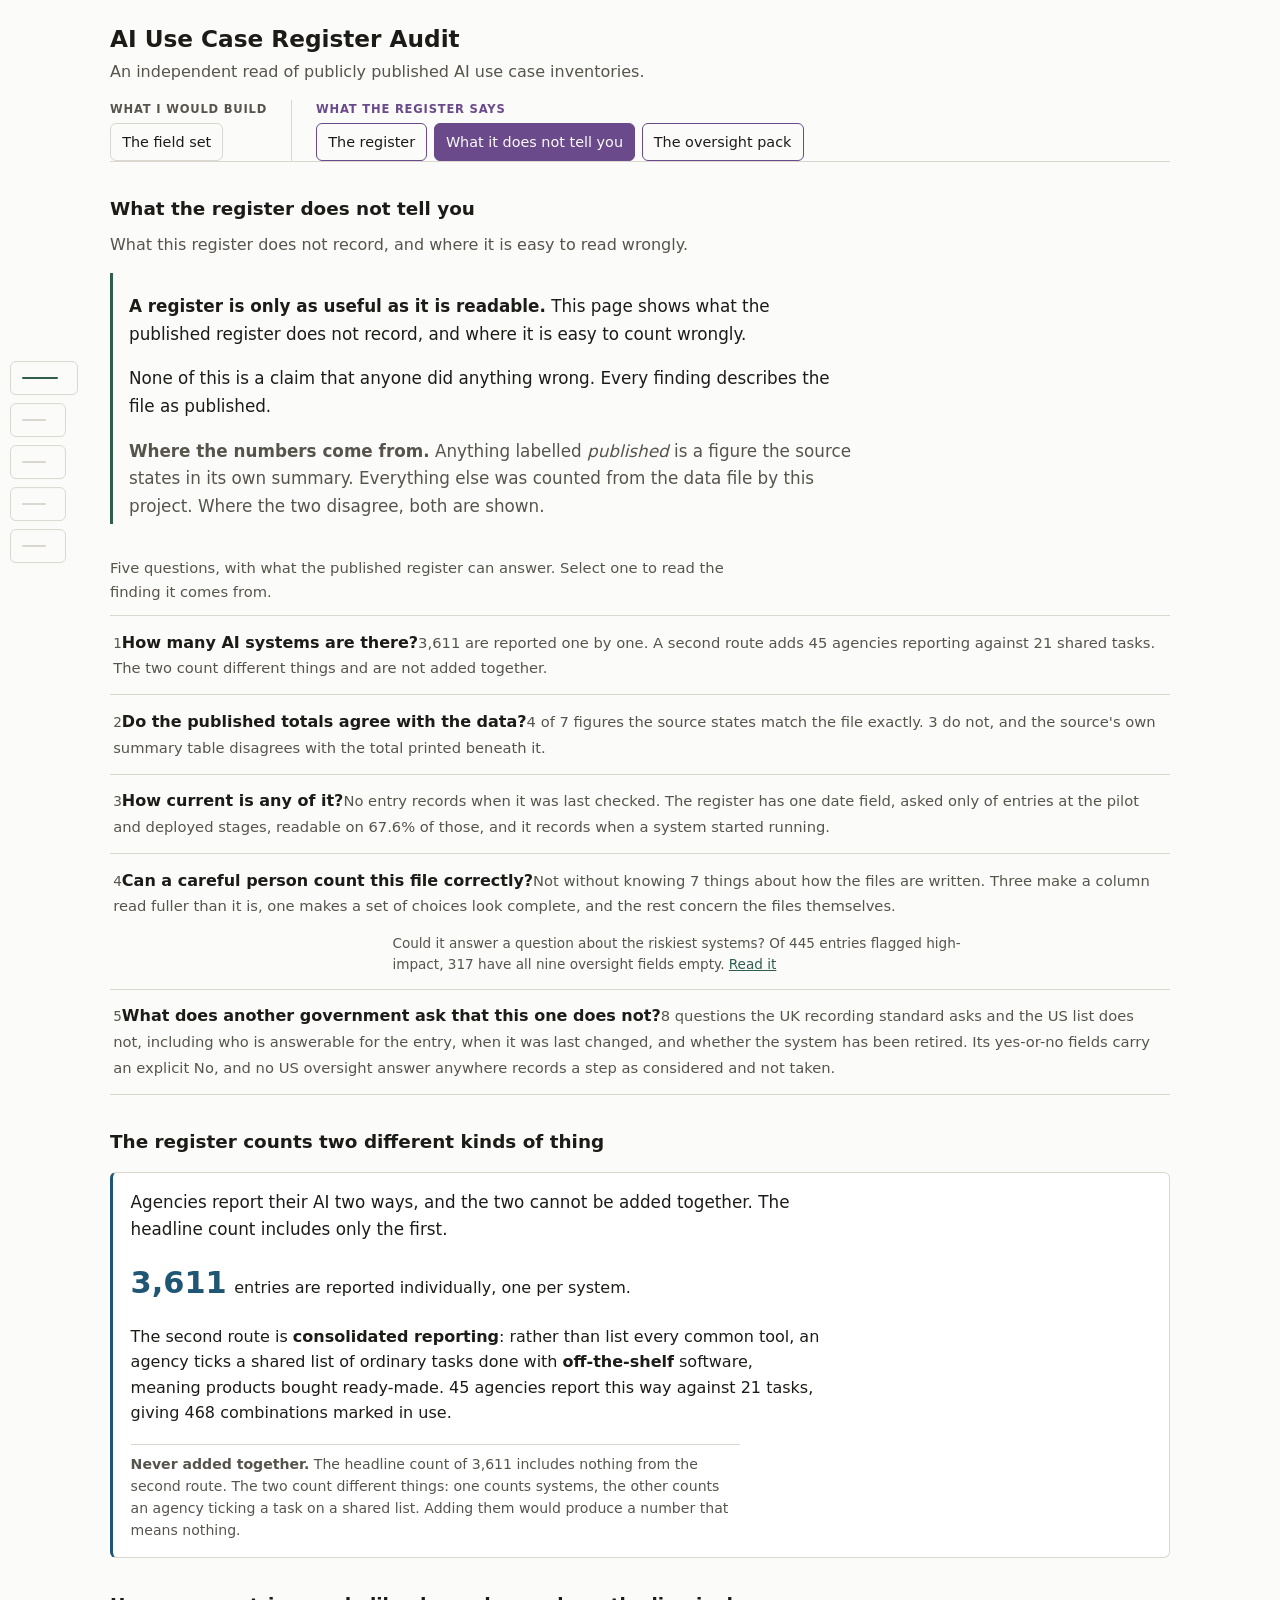
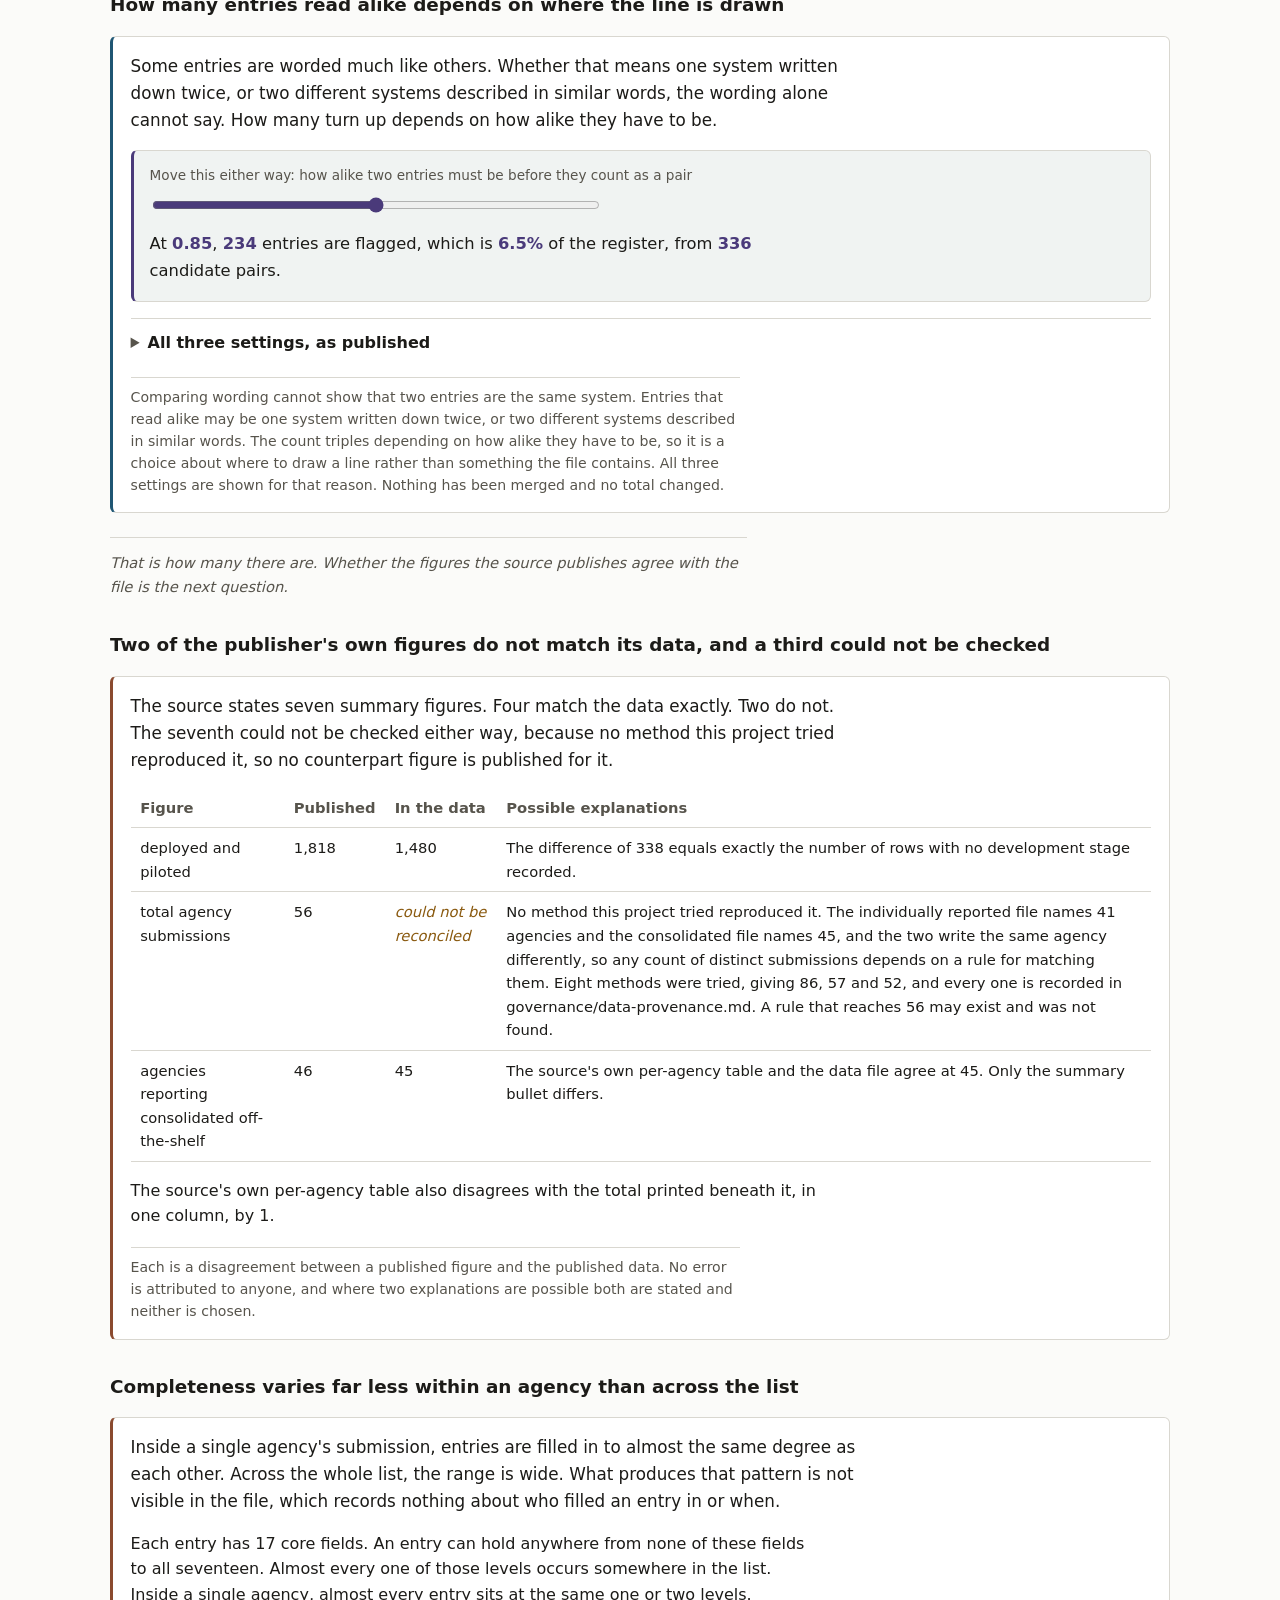
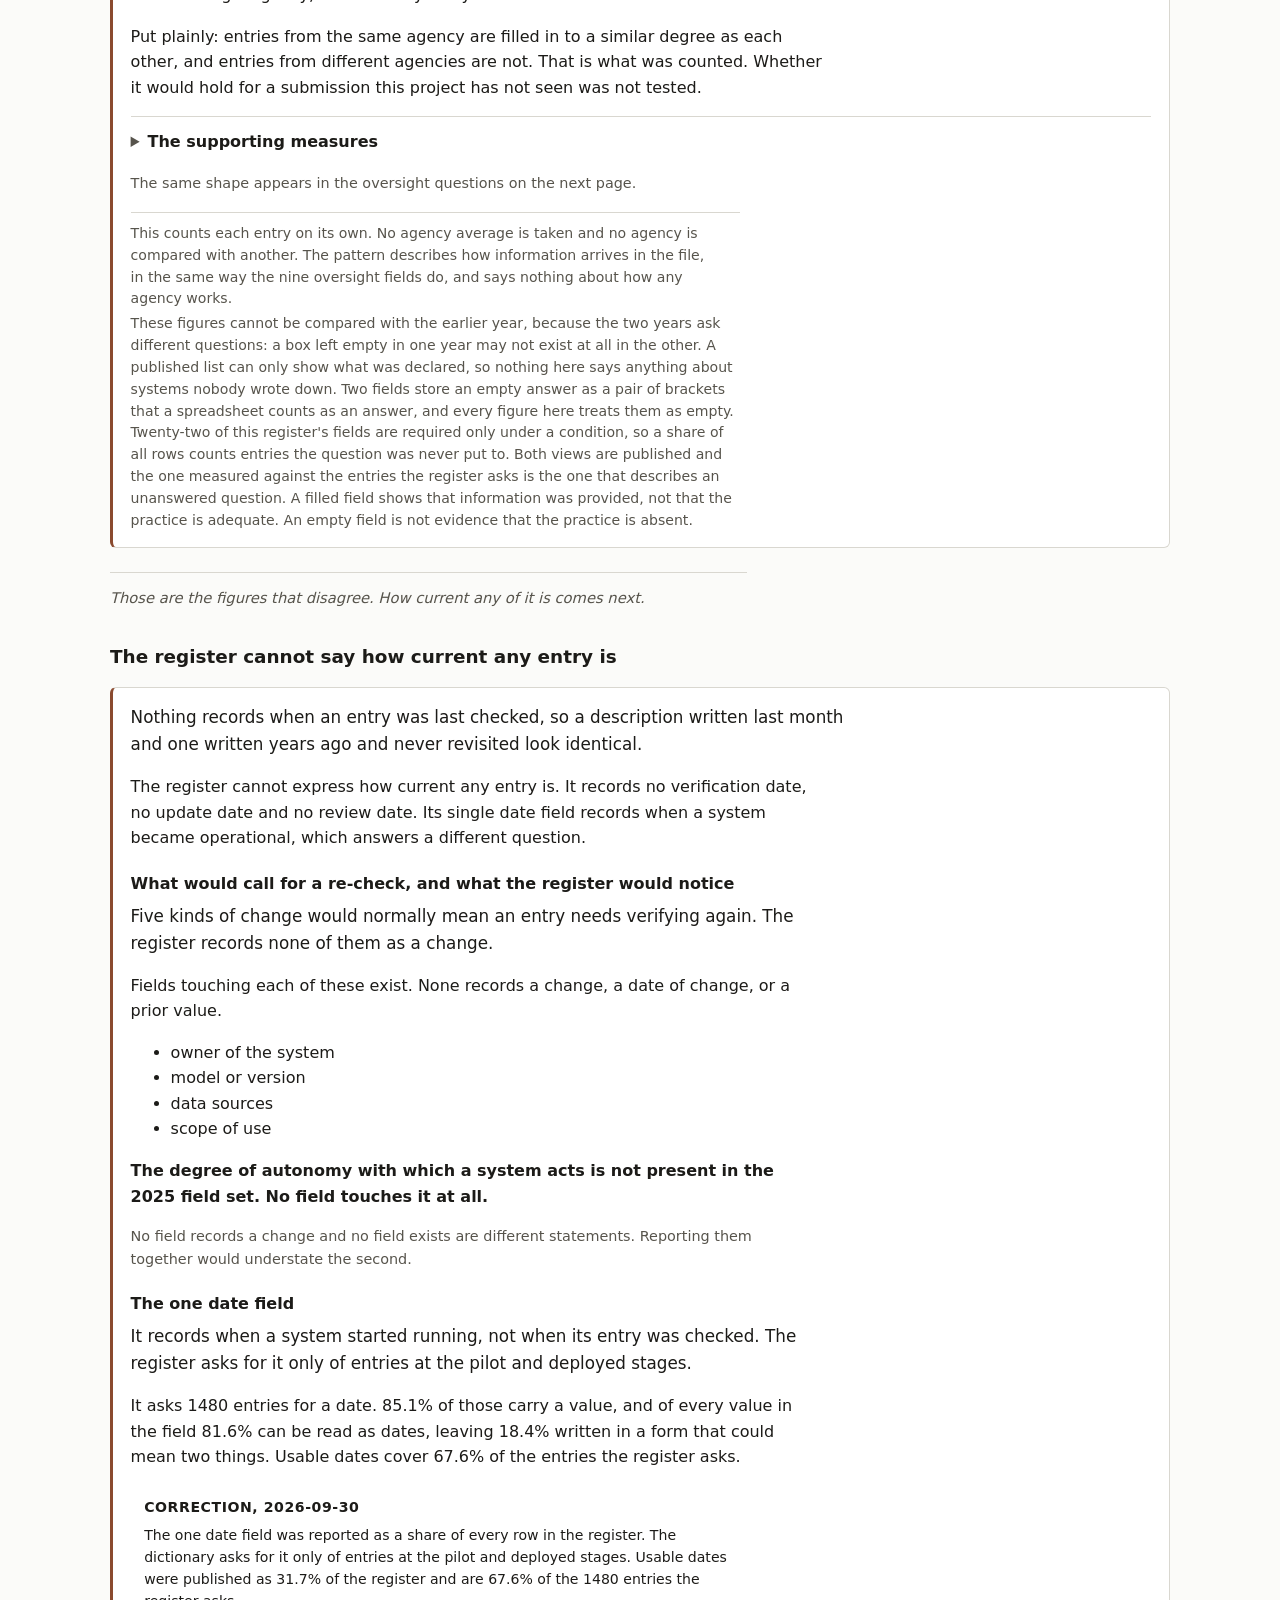
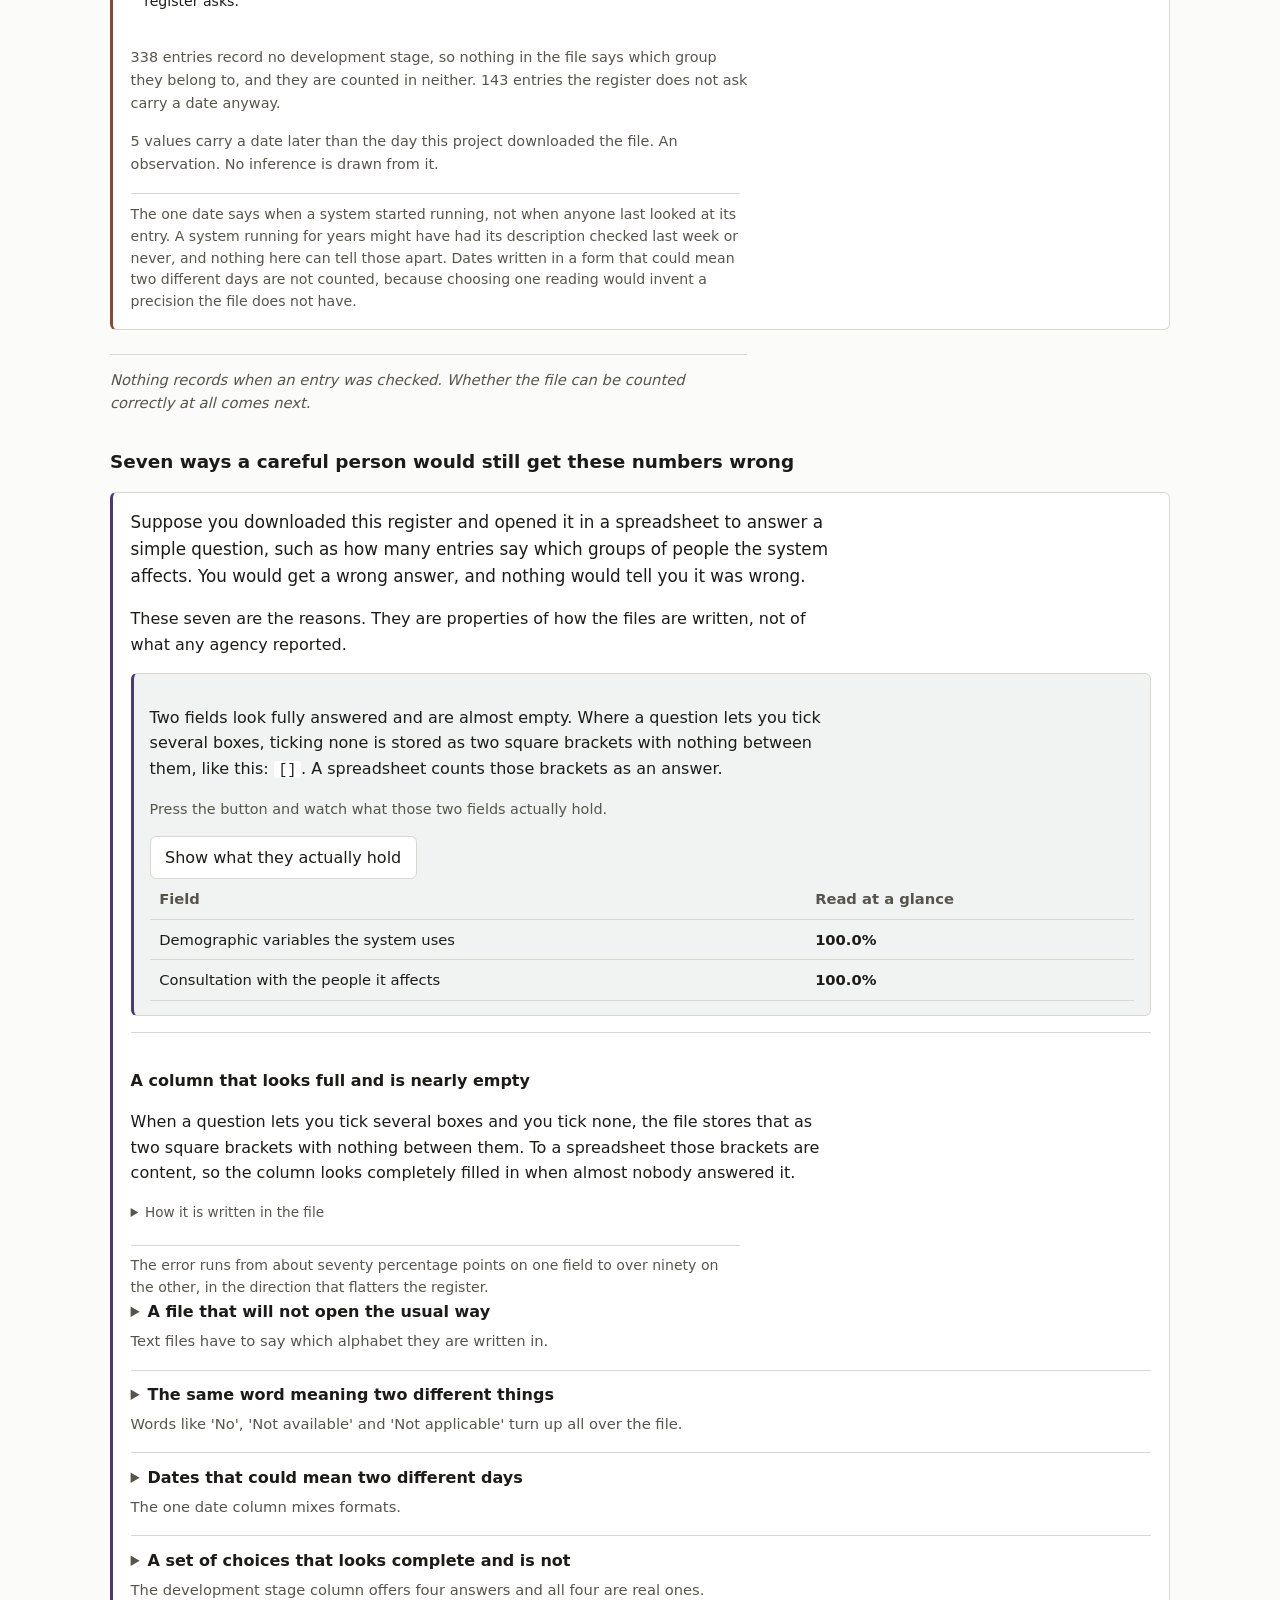
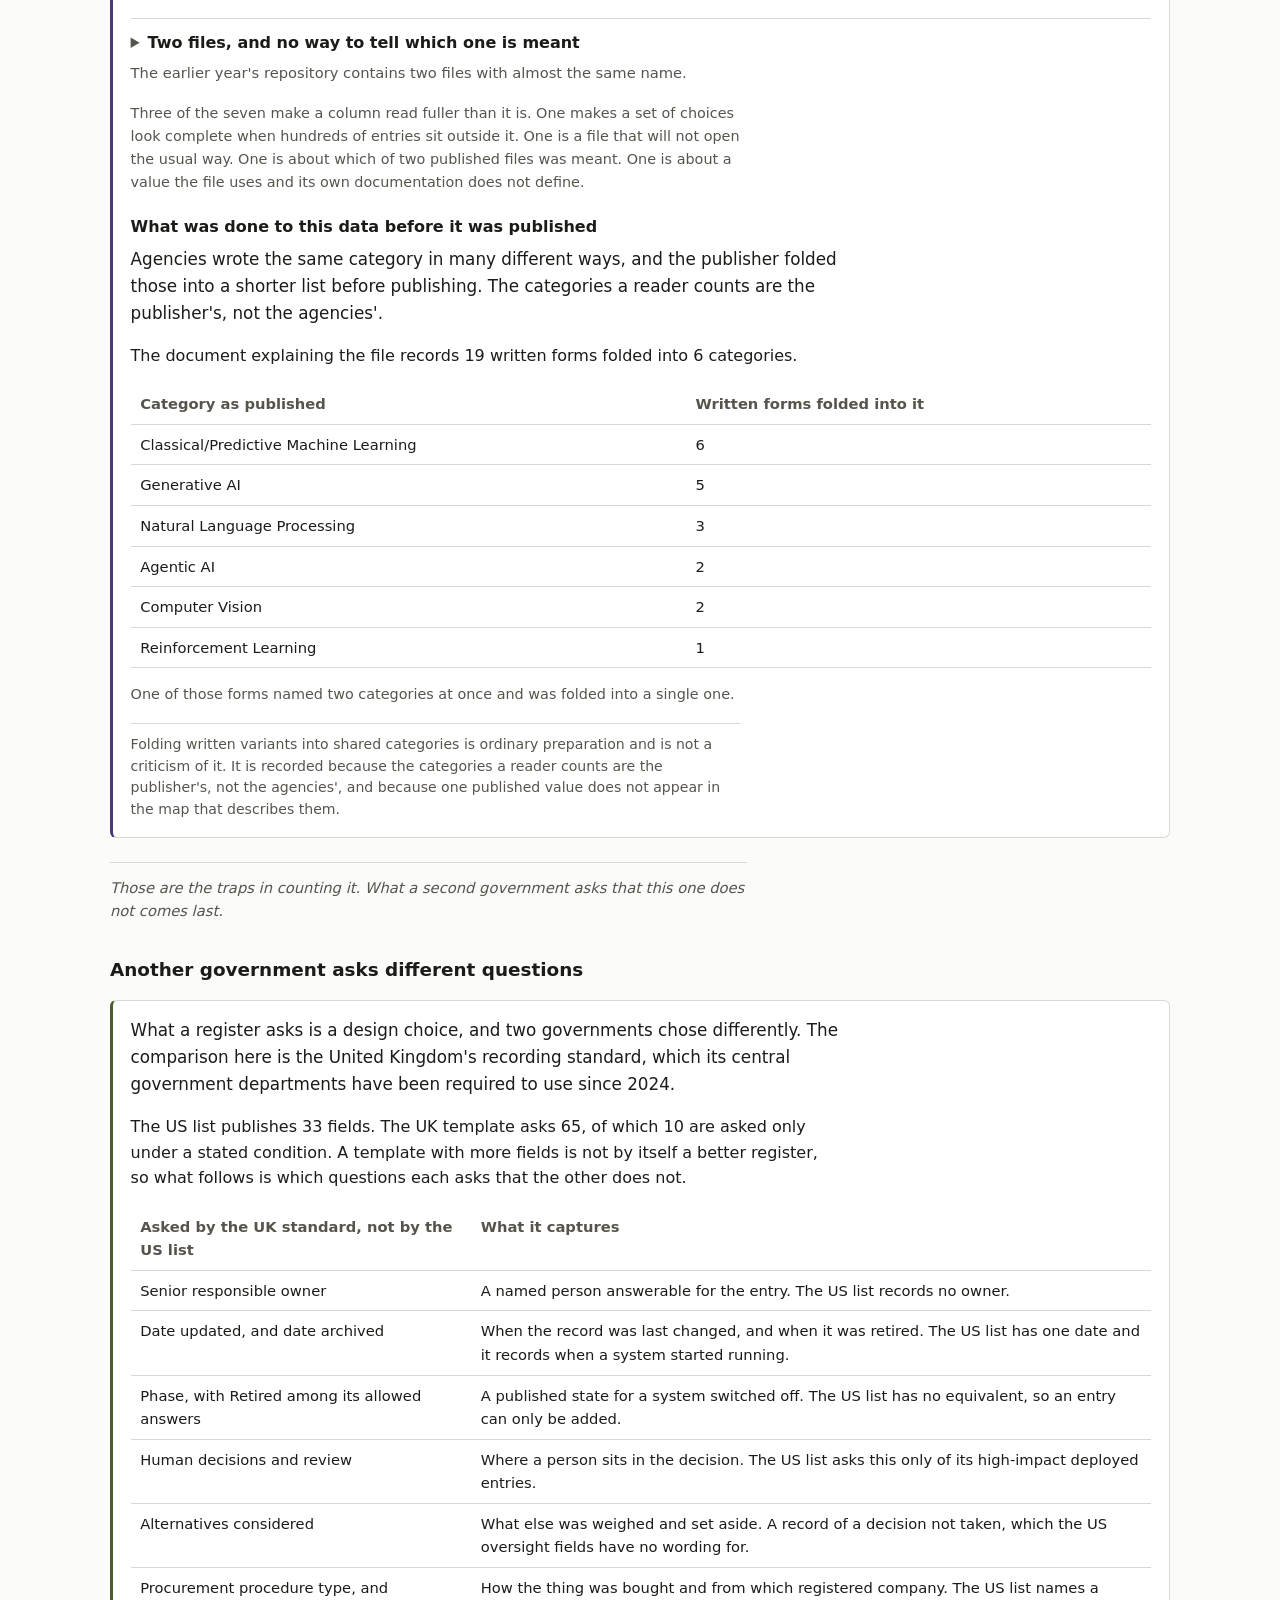
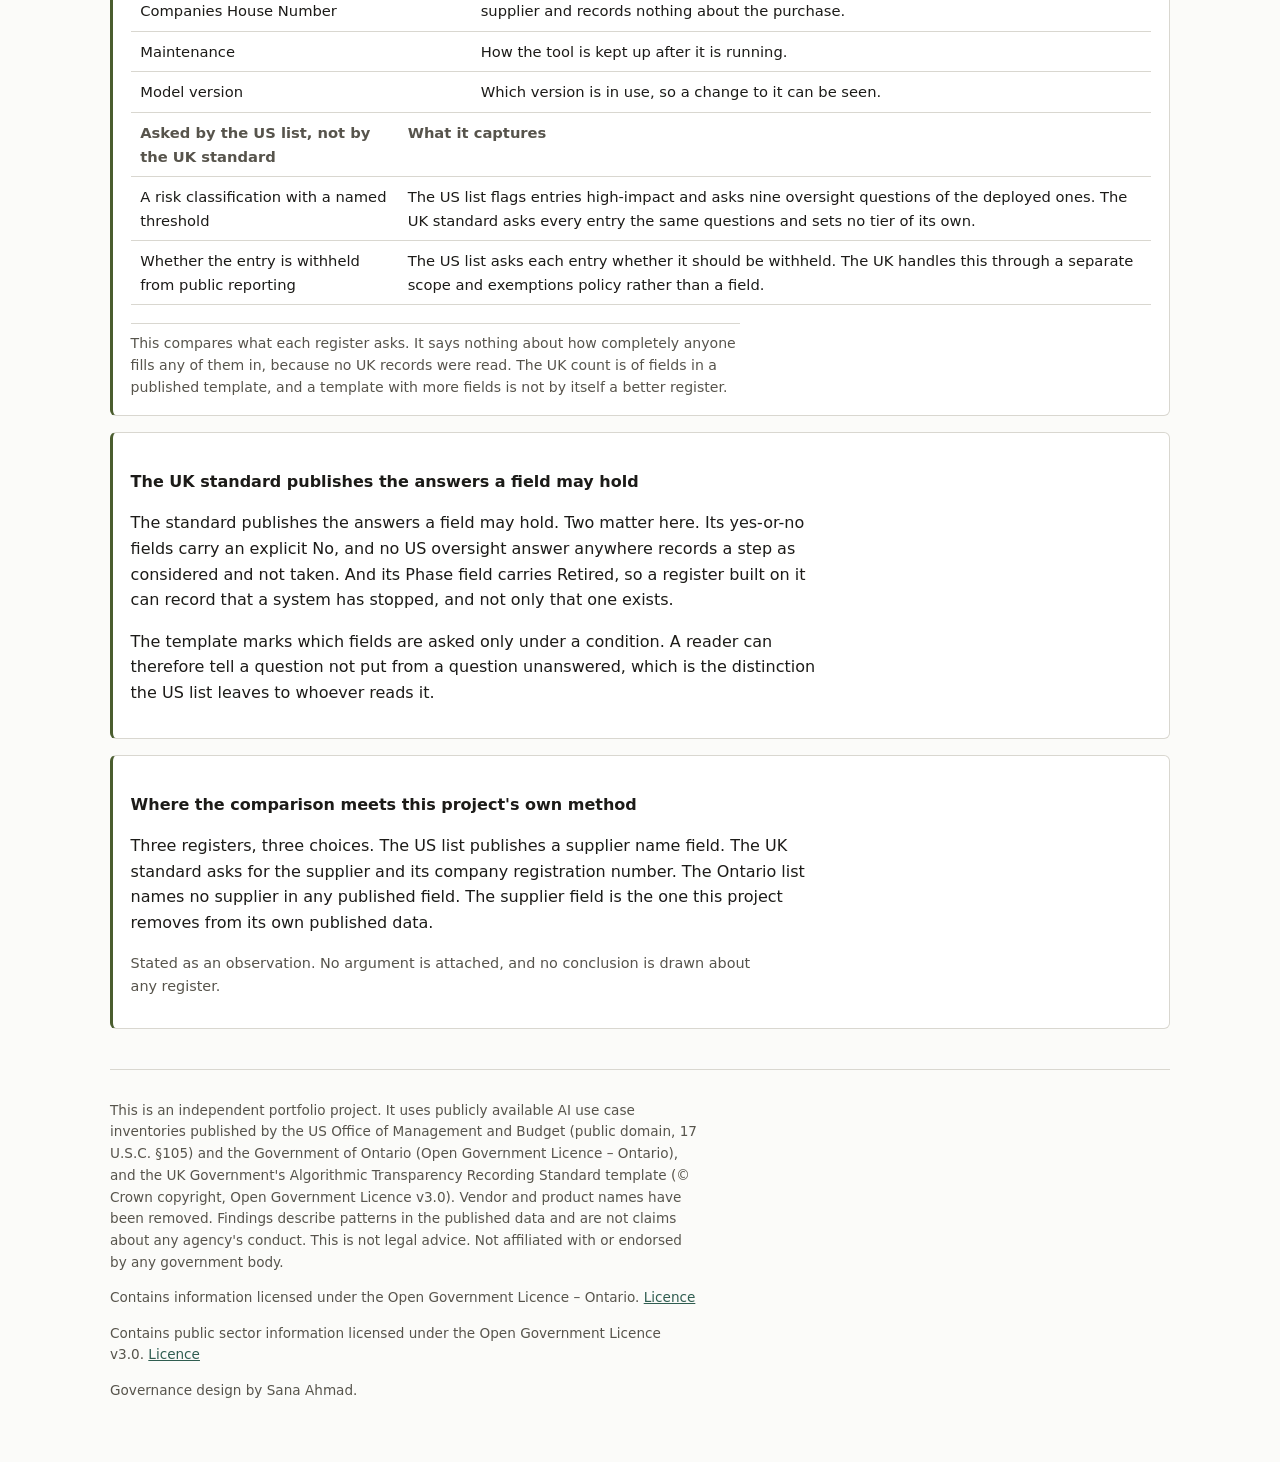
==== commit cb8ad24e: "Read the memorandum, the EU regulation and the NIST framework The field set page named the memorandu" ====
--- a/docs/gaps.html
+++ b/docs/gaps.html
@@ -4,10 +4,10 @@
 <meta charset="utf-8">
 <meta name="viewport" content="width=device-width, initial-scale=1">
 <title>Gaps | AI Use Case Register Audit</title>
-<link rel="stylesheet" href="assets/style.css?v=aljdmida">
+<link rel="stylesheet" href="assets/style.css?v=fdfbkljm">
 </head>
 <body>
-<div class="wrap" data-dv="kgniamig">
+<div class="wrap" data-dv="flmmdkem">
 
 <header>
   <h1>AI Use Case Register Audit</h1>
--- a/docs/assets/style.css
+++ b/docs/assets/style.css
@@ -851,3 +851,34 @@
 }
 .bottomline p + p { margin-top: .5rem; }
 .bottomline p:not(.bottomline-label) { font-size: 1rem; line-height: 1.55; margin: 0; }
+
+/* --- What the memorandum says --------------------------------------------
+
+   A short term list rather than prose, because each line is a separate fact
+   with a separate source and a reader should be able to check them one at a
+   time. The rule sits in the list above the answer, so the order on the page
+   is the order the reasoning ran in. */
+.clockbox { margin: 1rem 0 .4rem; }
+.clockbox h3 { font-size: .95rem; margin: 0 0 .5rem; }
+.clocklist { margin: 0; display: grid; gap: .45rem; }
+.clocklist dt {
+  font-size: .72rem; font-weight: 600; letter-spacing: .03em;
+  text-transform: uppercase; color: var(--ink-soft);
+}
+.clocklist dd { margin: .1rem 0 0; font-size: .88rem; line-height: 1.55; }
+
+/* A text this project opened, against one it did not. */
+.misslist .readmark {
+  display: inline-block; font-size: .64rem; font-weight: 600; letter-spacing: .05em;
+  text-transform: uppercase; border: 1px solid currentColor; border-radius: 2px;
+  padding: .03rem .3rem; margin-right: .4rem; vertical-align: .08em;
+}
+.misslist li.not-read .readmark { opacity: .65; border-style: dashed; }
+.misslist .covered {
+  display: block; margin-top: .3rem; font-size: .82rem; line-height: 1.5;
+  color: var(--ink-soft);
+}
+.misslist .covered-label {
+  font-weight: 600; text-transform: uppercase; font-size: .66rem;
+  letter-spacing: .04em; margin-right: .3rem;
+}
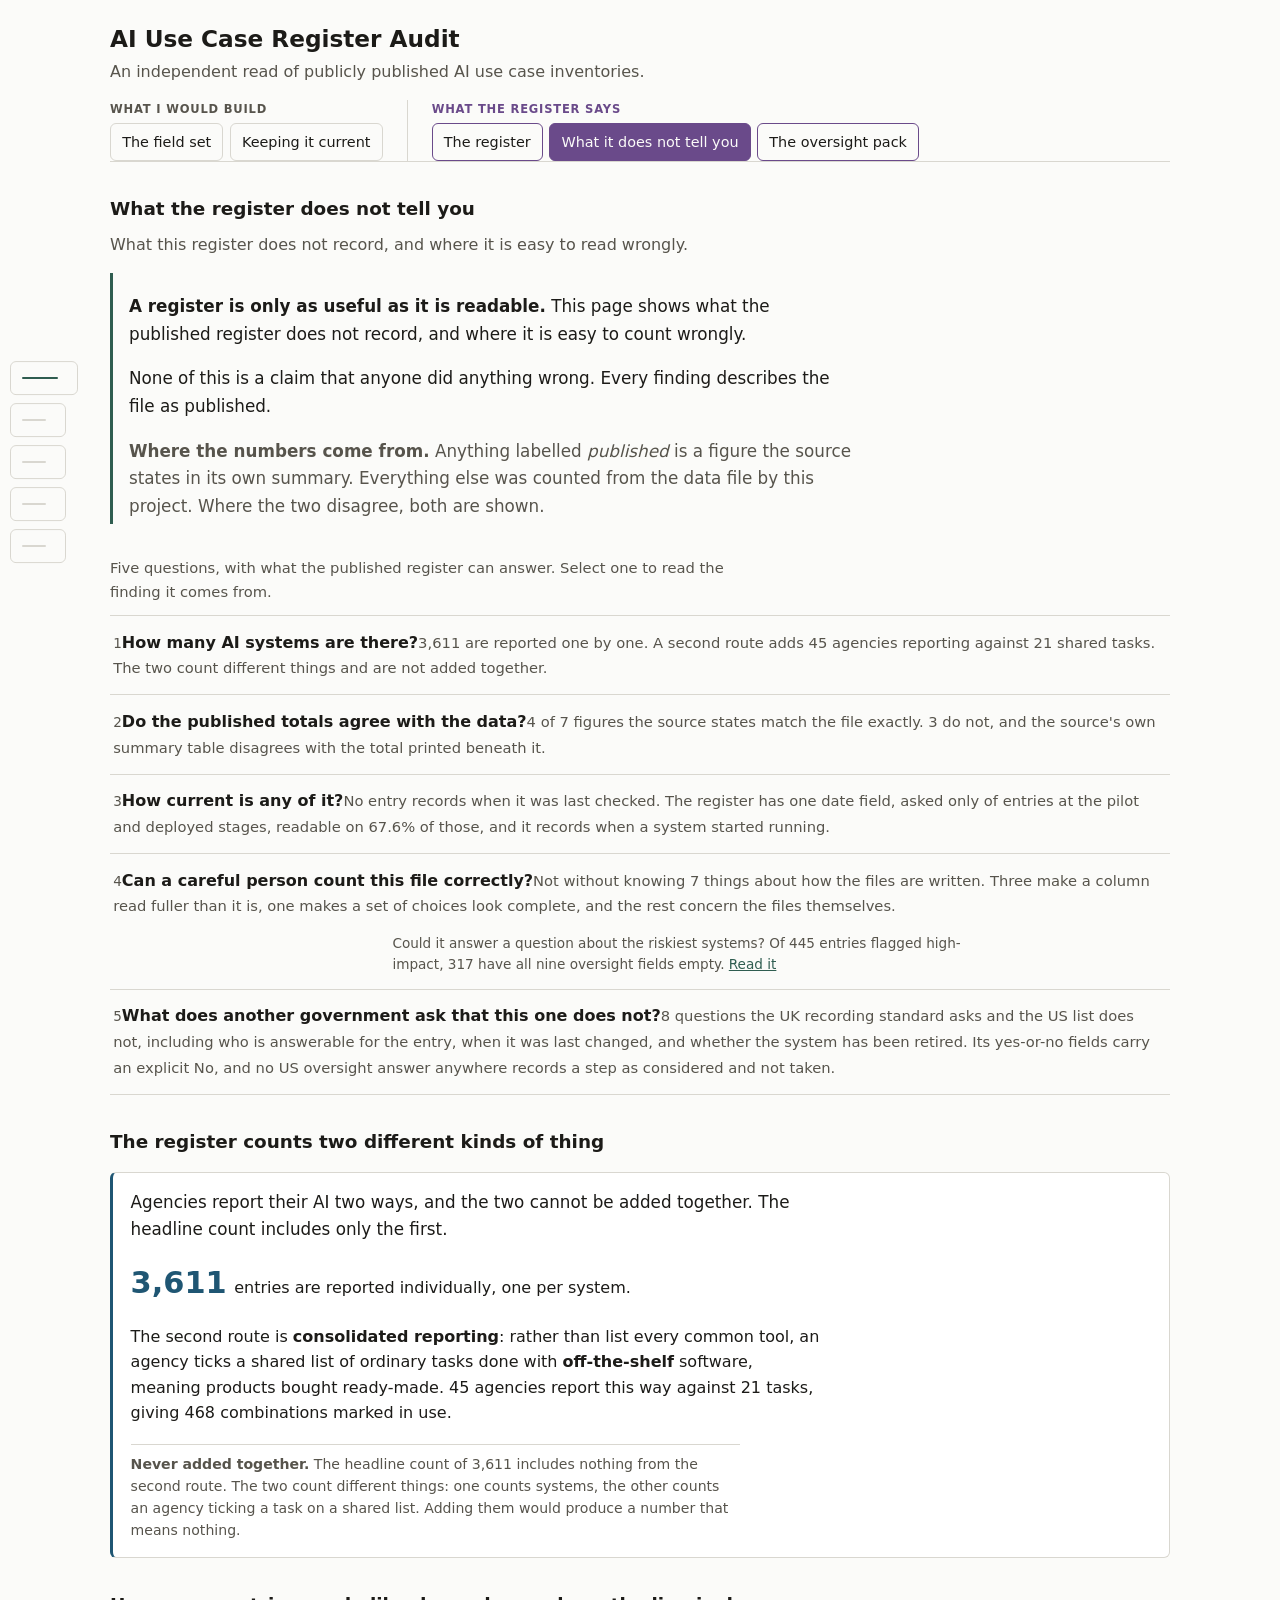
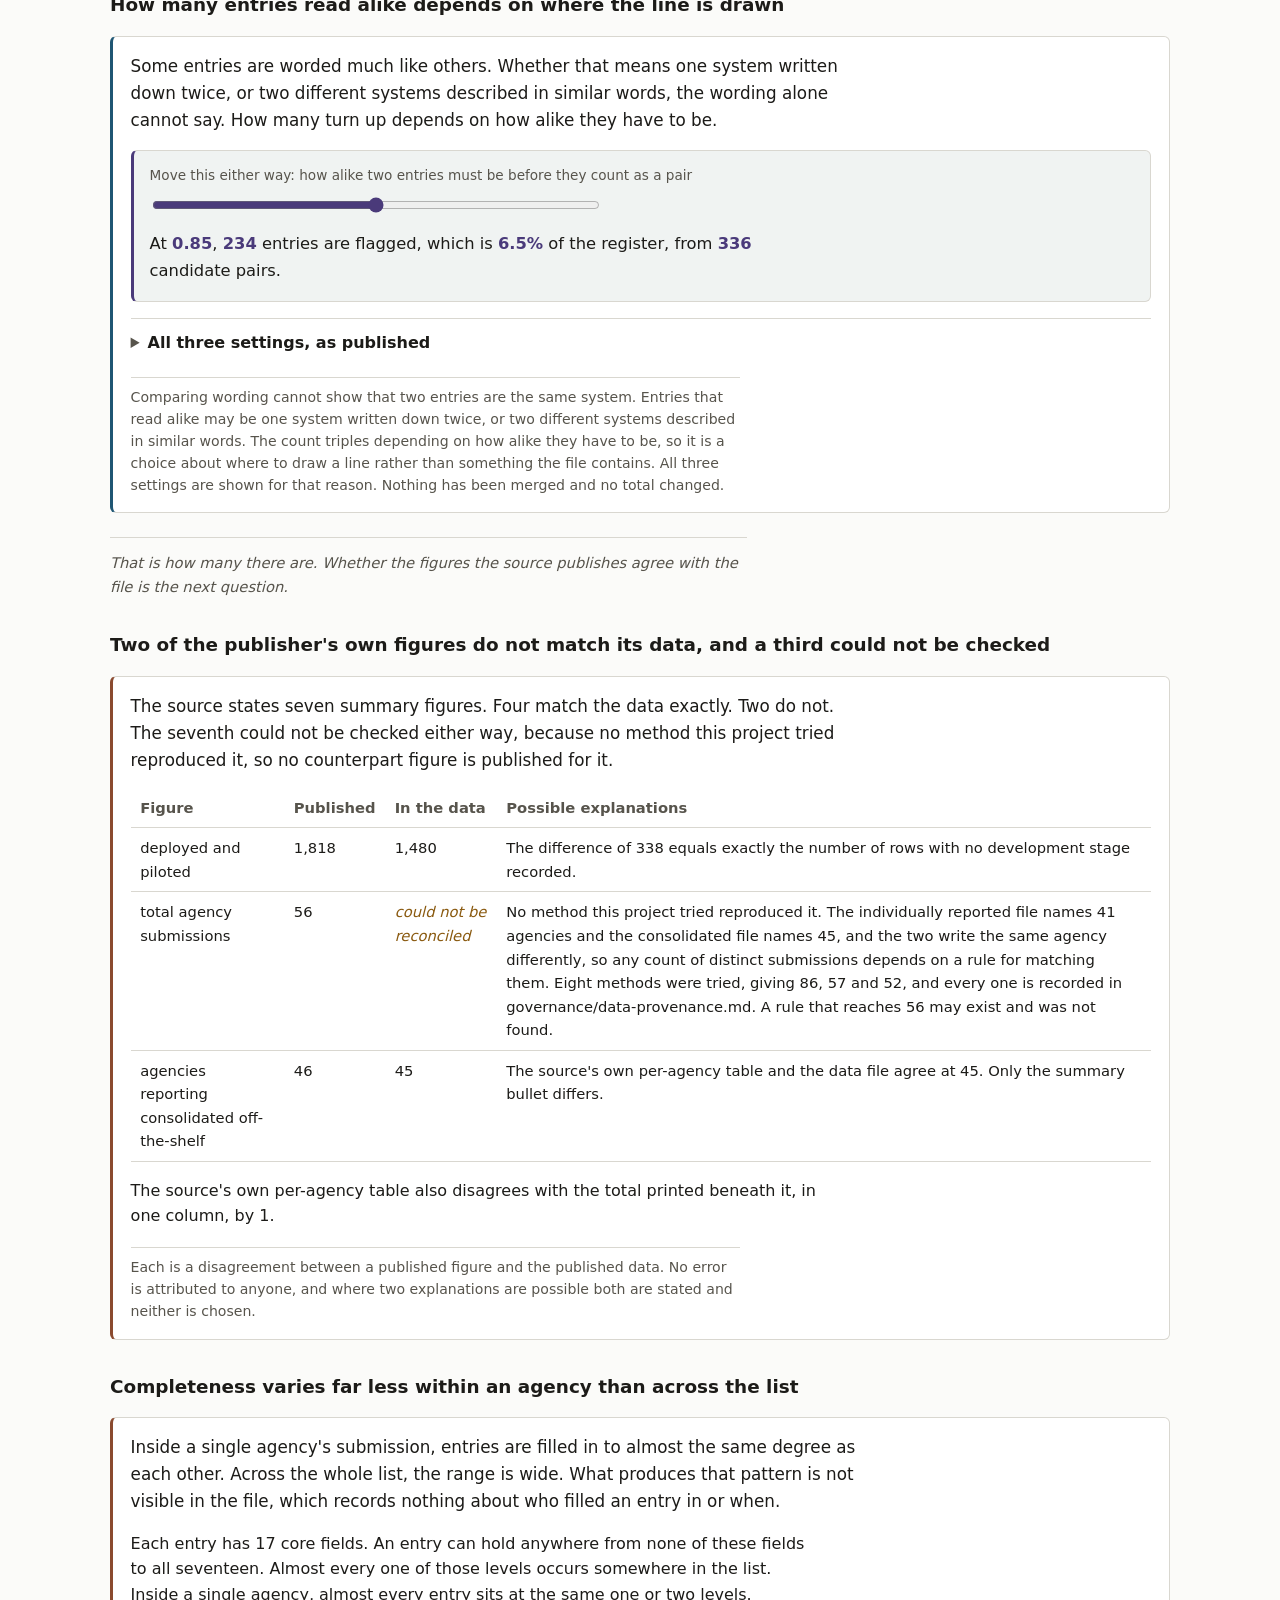
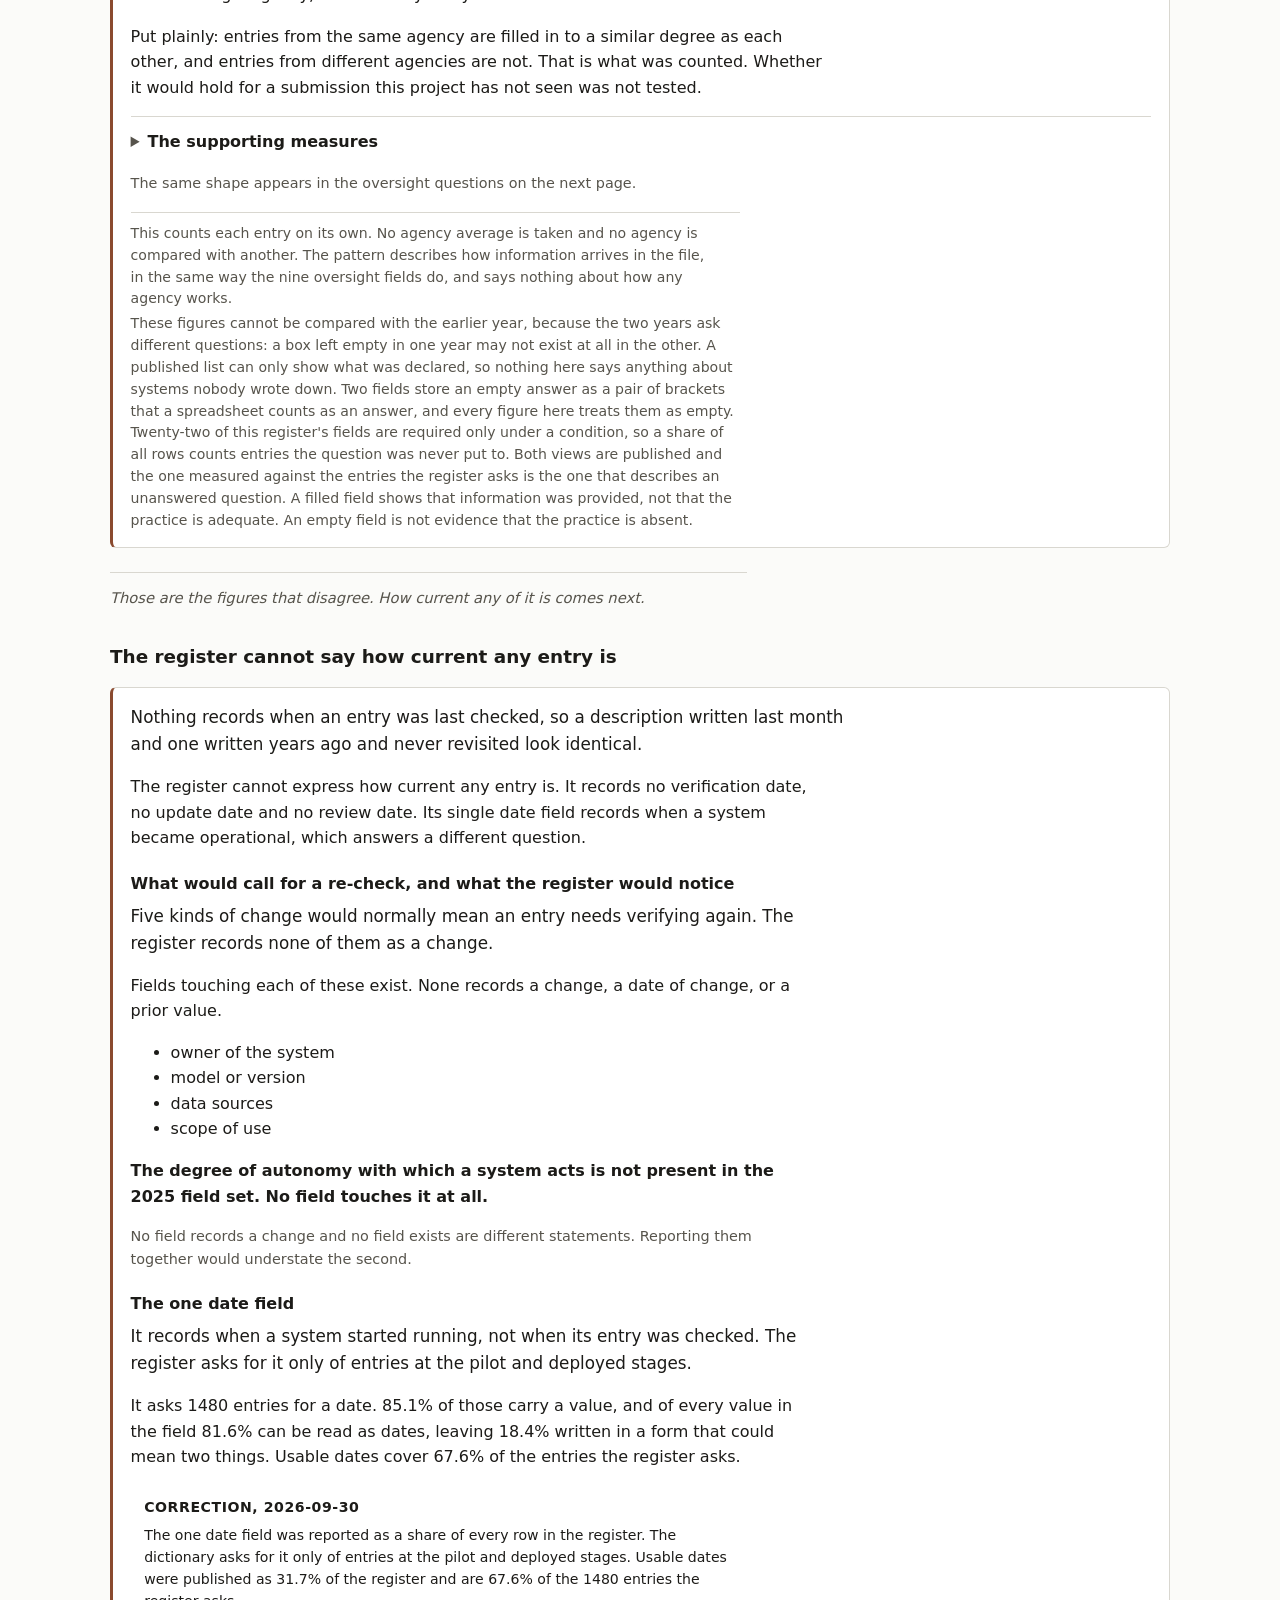
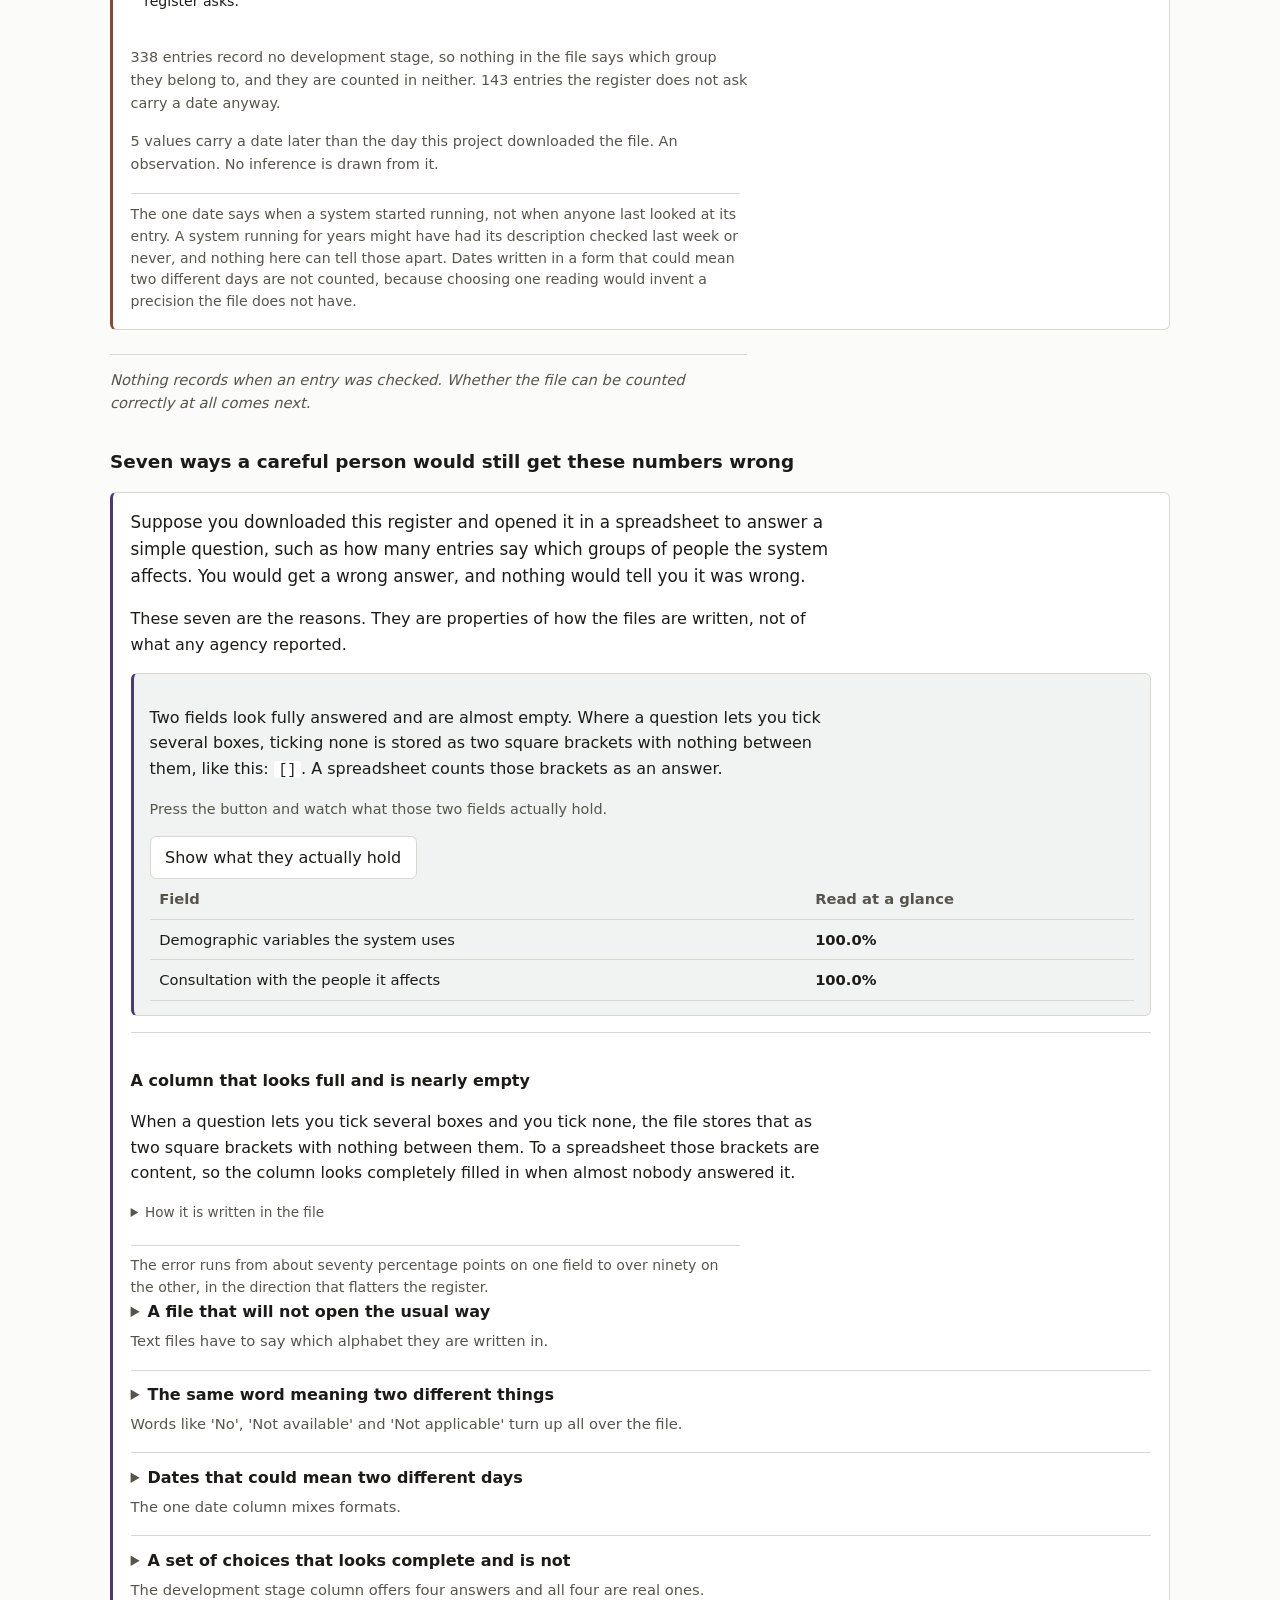
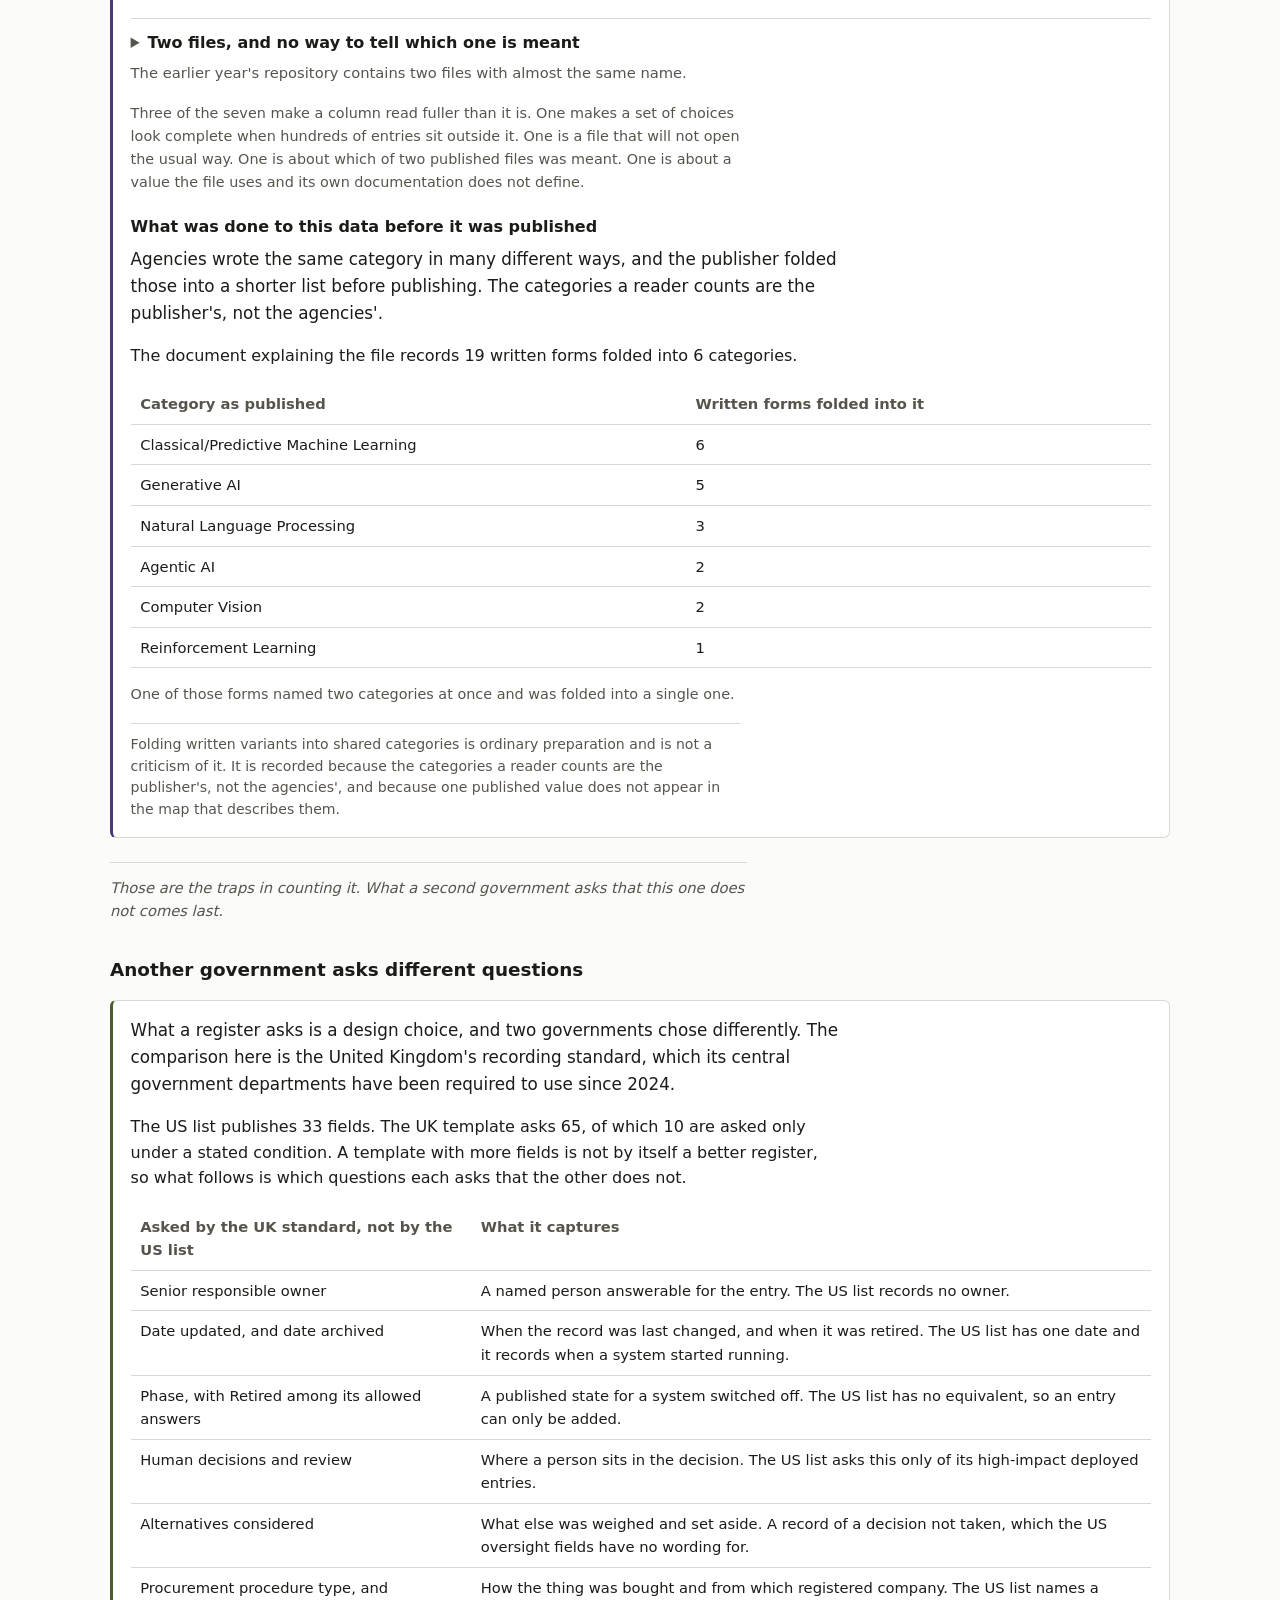
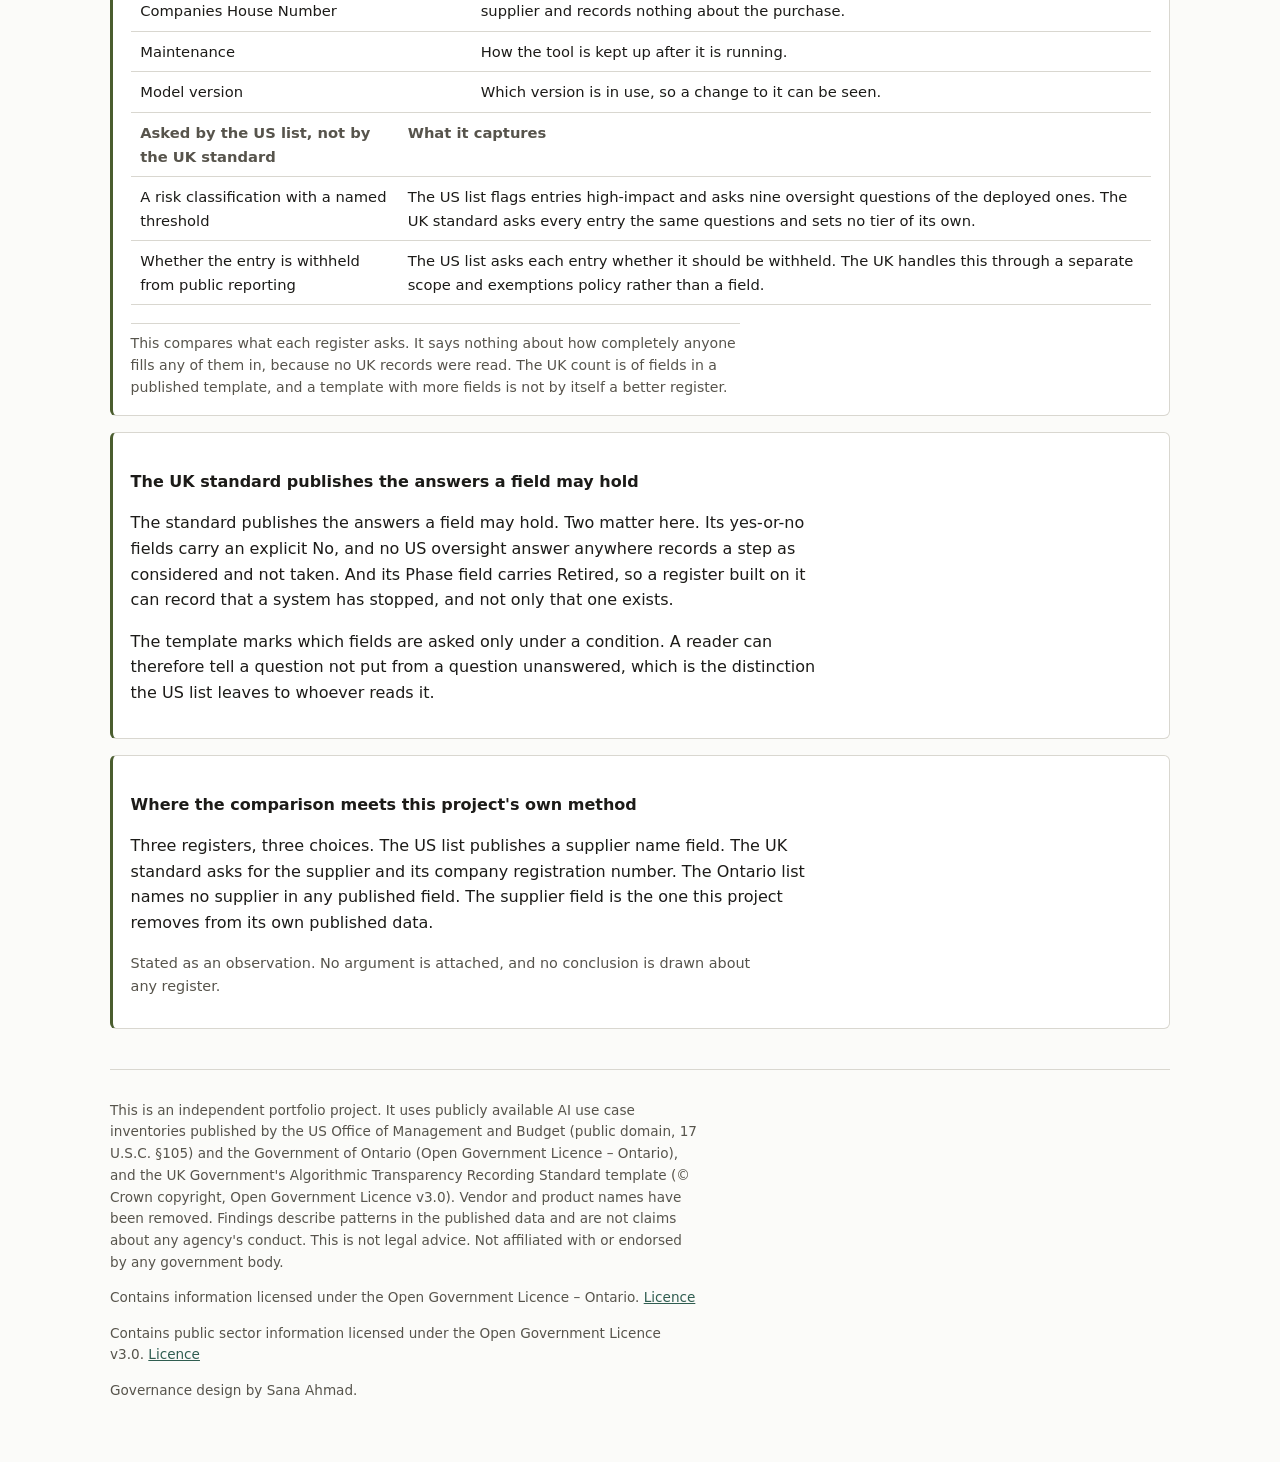
==== commit a2d28467: "Add the page for keeping a register current, scoped to five gaps The field set page has said for som" ====
--- a/docs/gaps.html
+++ b/docs/gaps.html
@@ -4,10 +4,10 @@
 <meta charset="utf-8">
 <meta name="viewport" content="width=device-width, initial-scale=1">
 <title>Gaps | AI Use Case Register Audit</title>
-<link rel="stylesheet" href="assets/style.css?v=fdfbkljm">
+<link rel="stylesheet" href="assets/style.css?v=ojponfha">
 </head>
 <body>
-<div class="wrap" data-dv="flmmdkem">
+<div class="wrap" data-dv="ebjamfdk">
 
 <header>
   <h1>AI Use Case Register Audit</h1>
@@ -17,6 +17,7 @@
       <span class="navlabel">What I would build</span>
       <span class="navlinks">
         <a href="index.html">The field set</a>
+        <a href="keeping.html">Keeping it current</a>
       </span>
     </div>
     <div class="navgroup design">
--- a/docs/assets/style.css
+++ b/docs/assets/style.css
@@ -882,3 +882,51 @@
   font-weight: 600; text-transform: uppercase; font-size: .66rem;
   letter-spacing: .04em; margin-right: .3rem;
 }
+
+/* --- Keeping a register current -------------------------------------------
+
+   The fifth page. Nothing on it was counted from a published file, and the
+   design says so before it says anything else: a standing panel at the top,
+   the same panel again at the foot, and every mechanism carrying its own cost
+   in the same position as the others so none can be read as free. */
+.standing {
+  border: 1px solid var(--ink-soft); border-left: 4px solid var(--ink-soft);
+  border-radius: 4px; padding: .85rem 1rem; margin: 0 0 1.6rem;
+}
+.standing.closing { margin: 2rem 0 1.6rem; }
+.standing p { margin: 0 0 .5rem; font-size: .9rem; line-height: 1.6; }
+.standing p:last-child { margin-bottom: 0; }
+.standing-label {
+  font-weight: 600; font-size: .74rem; letter-spacing: .05em;
+  text-transform: uppercase; color: var(--ink-soft);
+}
+.standing-lead { font-size: 1rem !important; }
+
+.mechanisms { display: flex; flex-direction: column; gap: 1.1rem; margin: .4rem 0 1.4rem; }
+.mech {
+  border: 1px solid var(--border); border-radius: 4px;
+  padding: .9rem 1rem; background: var(--surface);
+}
+.mech h3 { font-size: 1rem; margin: 0 0 .3rem; }
+.mech-n {
+  display: inline-block; min-width: 1.5rem; color: var(--ink-soft);
+  font-variant-numeric: tabular-nums;
+}
+.mech-gap { margin: 0 0 .7rem 1.5rem; color: var(--ink-soft); font-size: .88rem; }
+.mech-rows { margin: 0 0 .7rem 1.5rem; display: grid; gap: .4rem; }
+.mech-rows dt {
+  font-size: .68rem; font-weight: 600; letter-spacing: .04em;
+  text-transform: uppercase; color: var(--ink-soft);
+}
+.mech-rows dd { margin: .1rem 0 0; font-size: .88rem; line-height: 1.55; }
+.mech-trace {
+  margin-left: 1.5rem; padding-top: .6rem; border-top: 1px solid var(--border);
+}
+.mech-trace p { margin: 0 0 .35rem; font-size: .82rem; line-height: 1.5; color: var(--ink-soft); }
+.mech-trace p:last-child { margin-bottom: 0; }
+.mech-label {
+  display: block; font-weight: 600; font-size: .66rem; letter-spacing: .04em;
+  text-transform: uppercase;
+}
+.signals { margin: .3rem 0 1.4rem 1.1rem; padding: 0; }
+.signals li { margin-bottom: .4rem; line-height: 1.55; font-size: .92rem; }
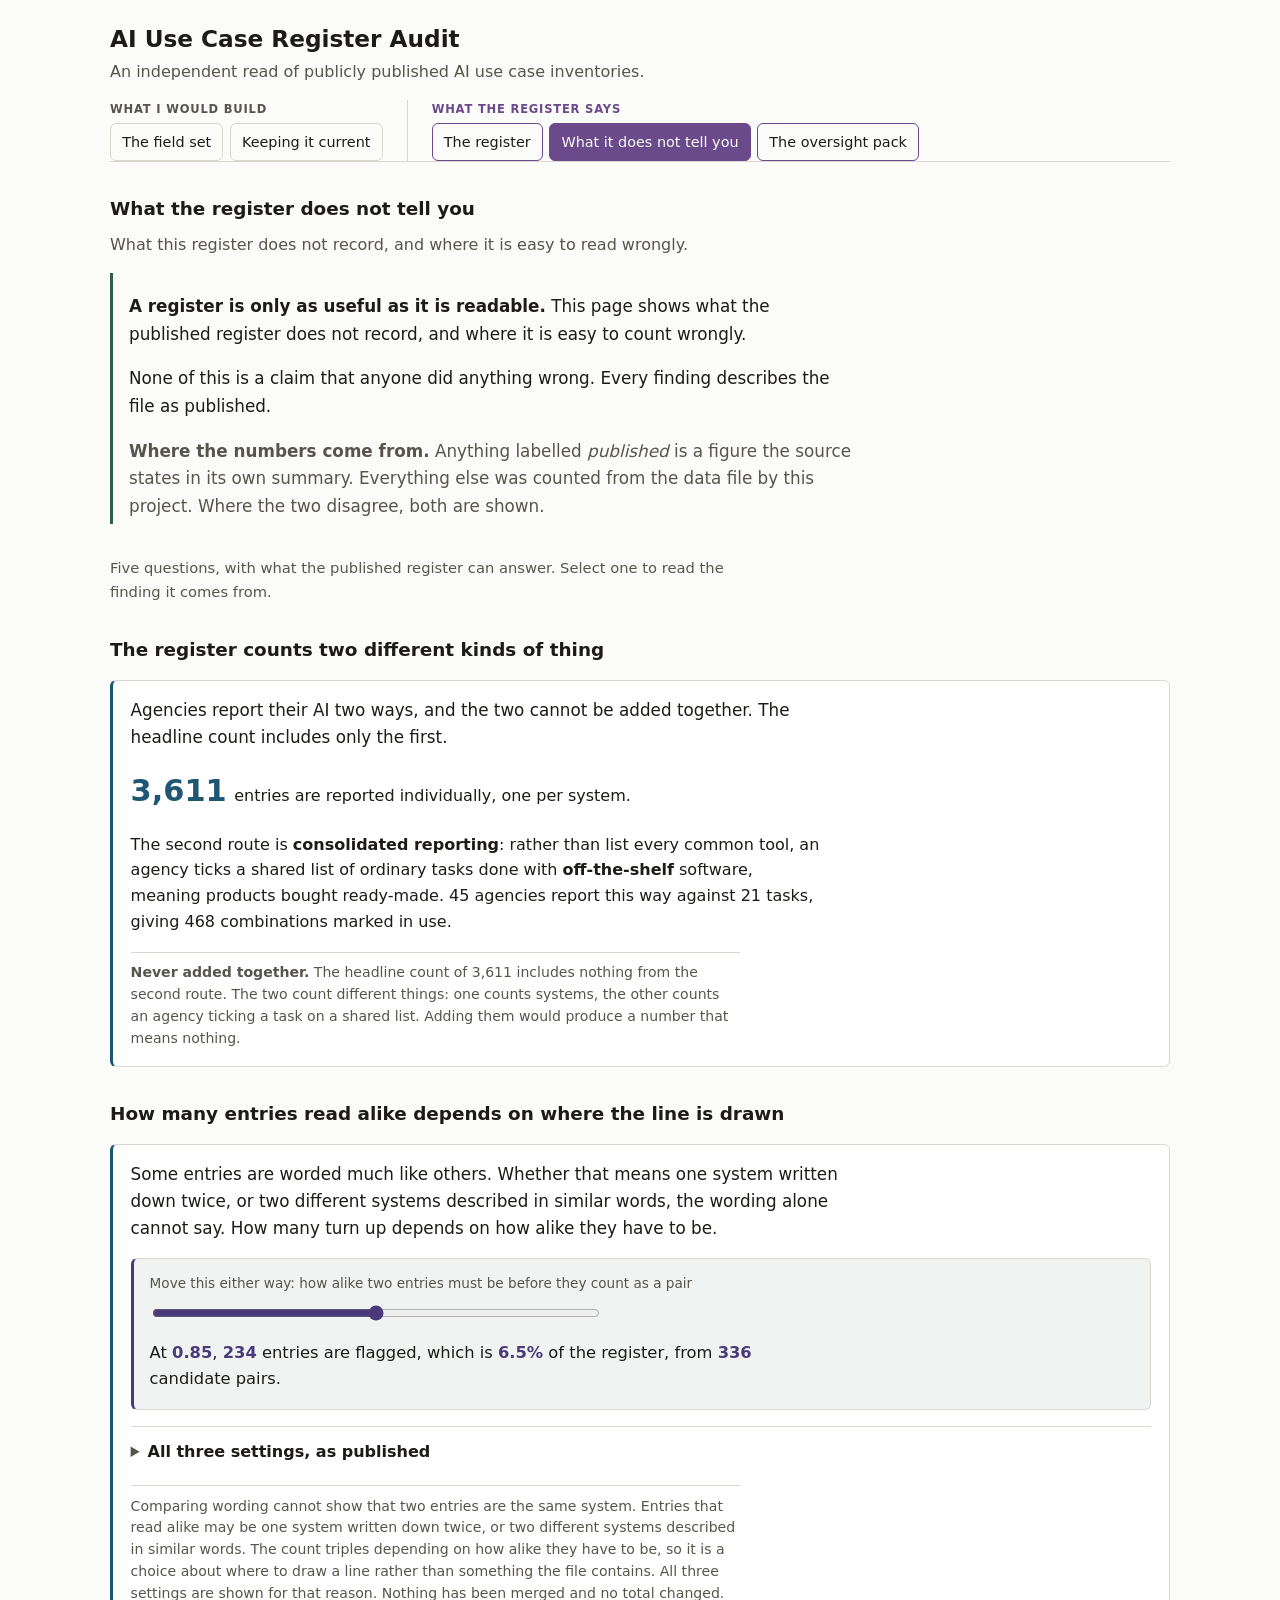
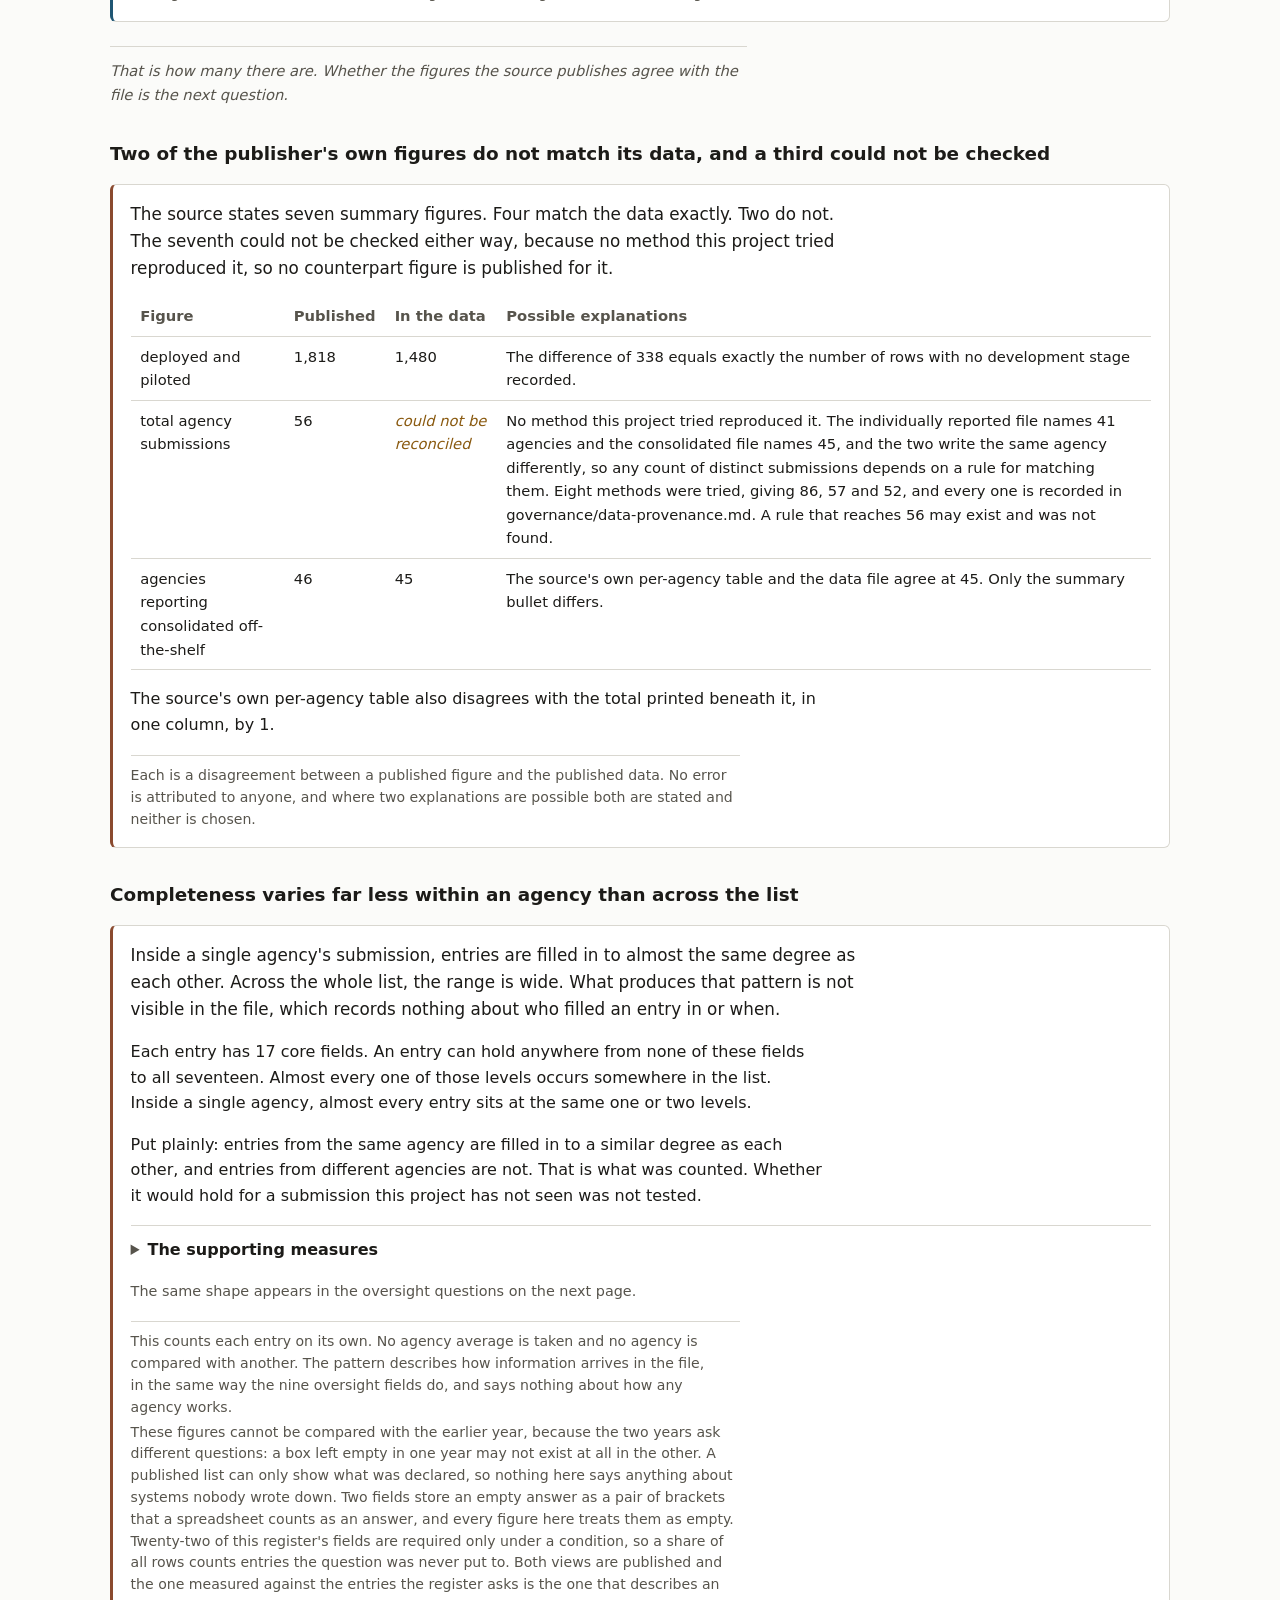
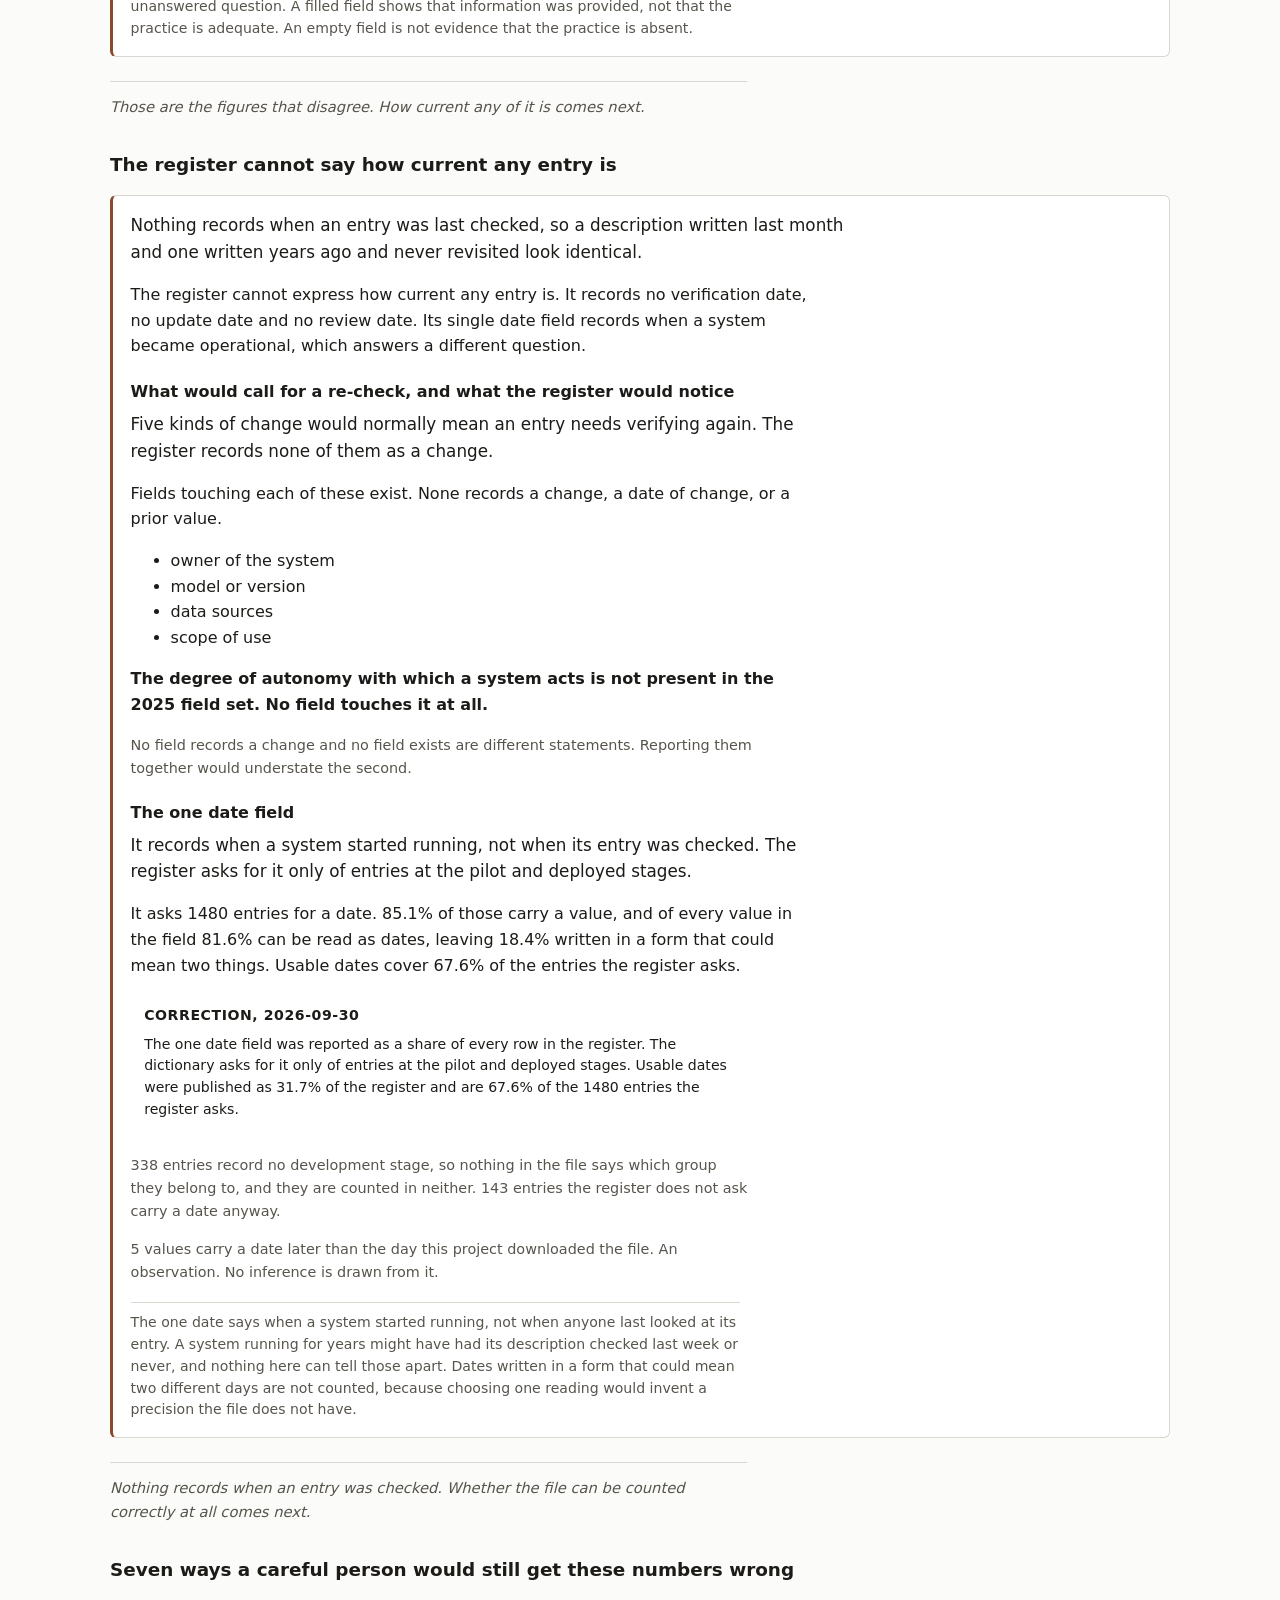
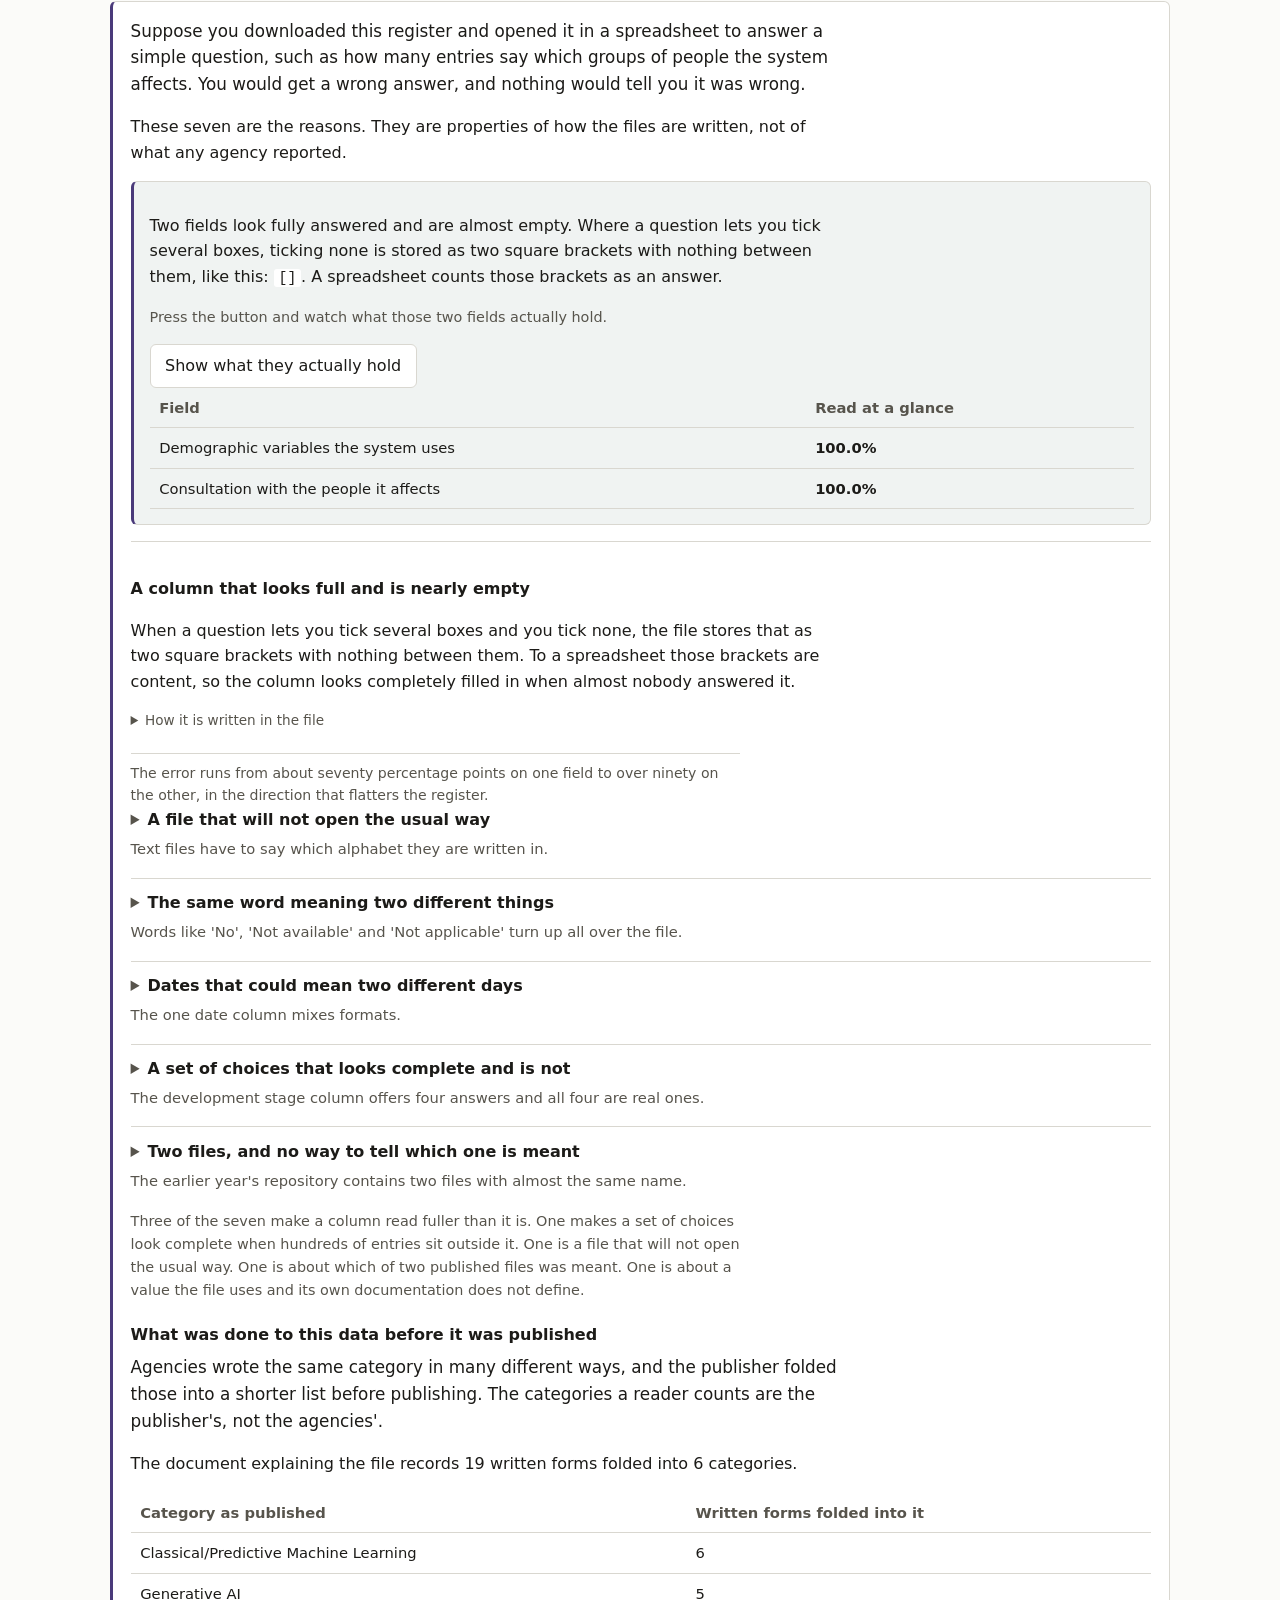
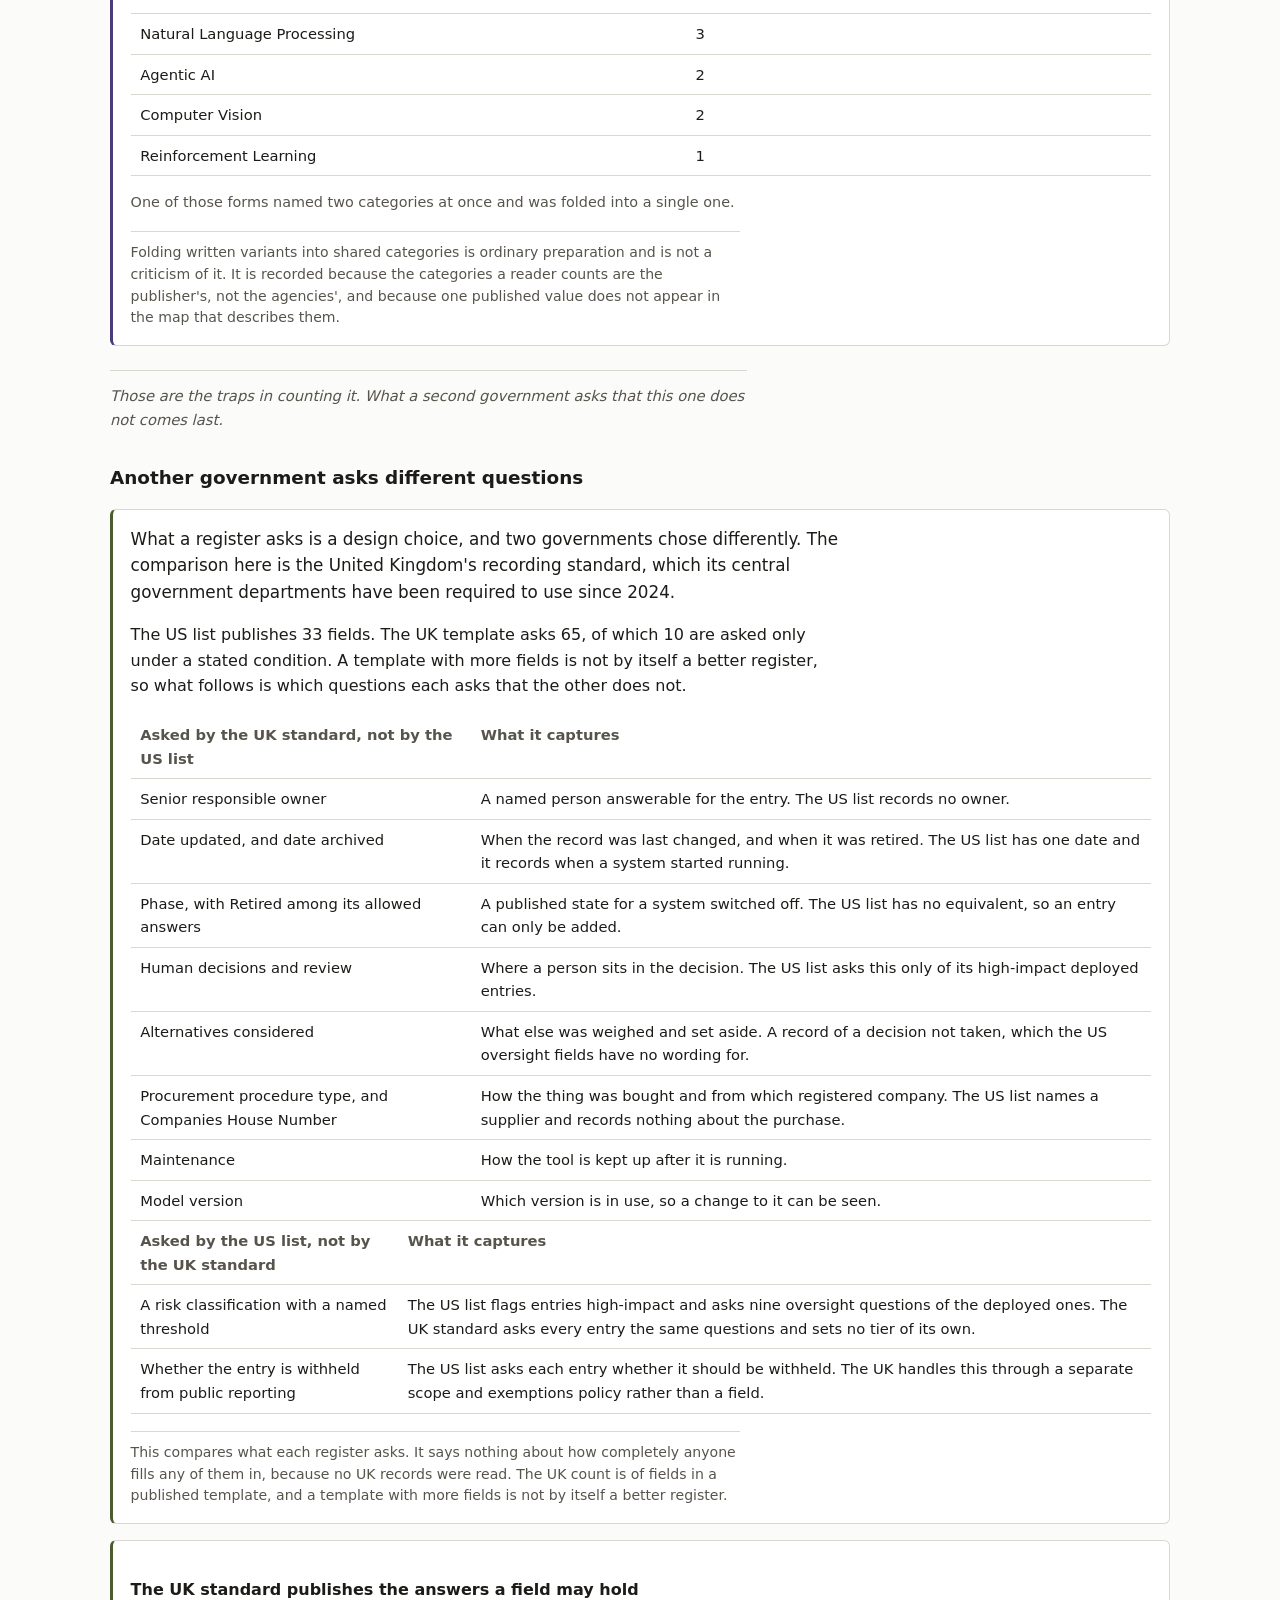
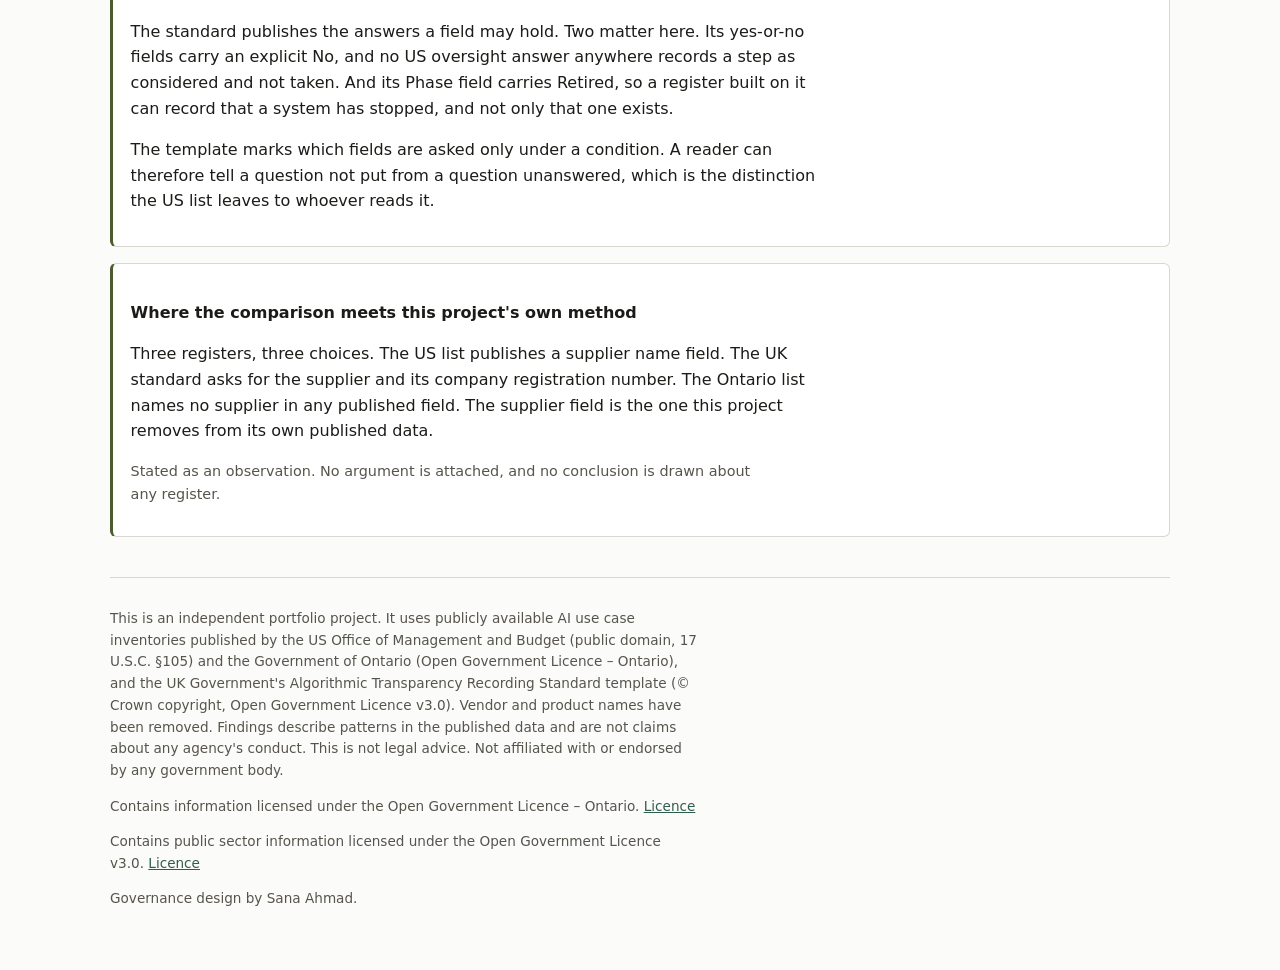
==== commit 18b609fe: "Say so when a page and its data come from different builds A reader photographed the gaps page with " ====
--- a/docs/gaps.html
+++ b/docs/gaps.html
@@ -216,7 +216,7 @@
 </footer>
 
 </div>
-<script src="assets/figures.js?v=ajlfmofe"></script>
+<script src="assets/figures.js?v=bfeafdni"></script>
 <script src="assets/views.js?v=bbbglpli"></script>
 <script src="assets/summary.js?v=aanedlco"></script>
 </body>
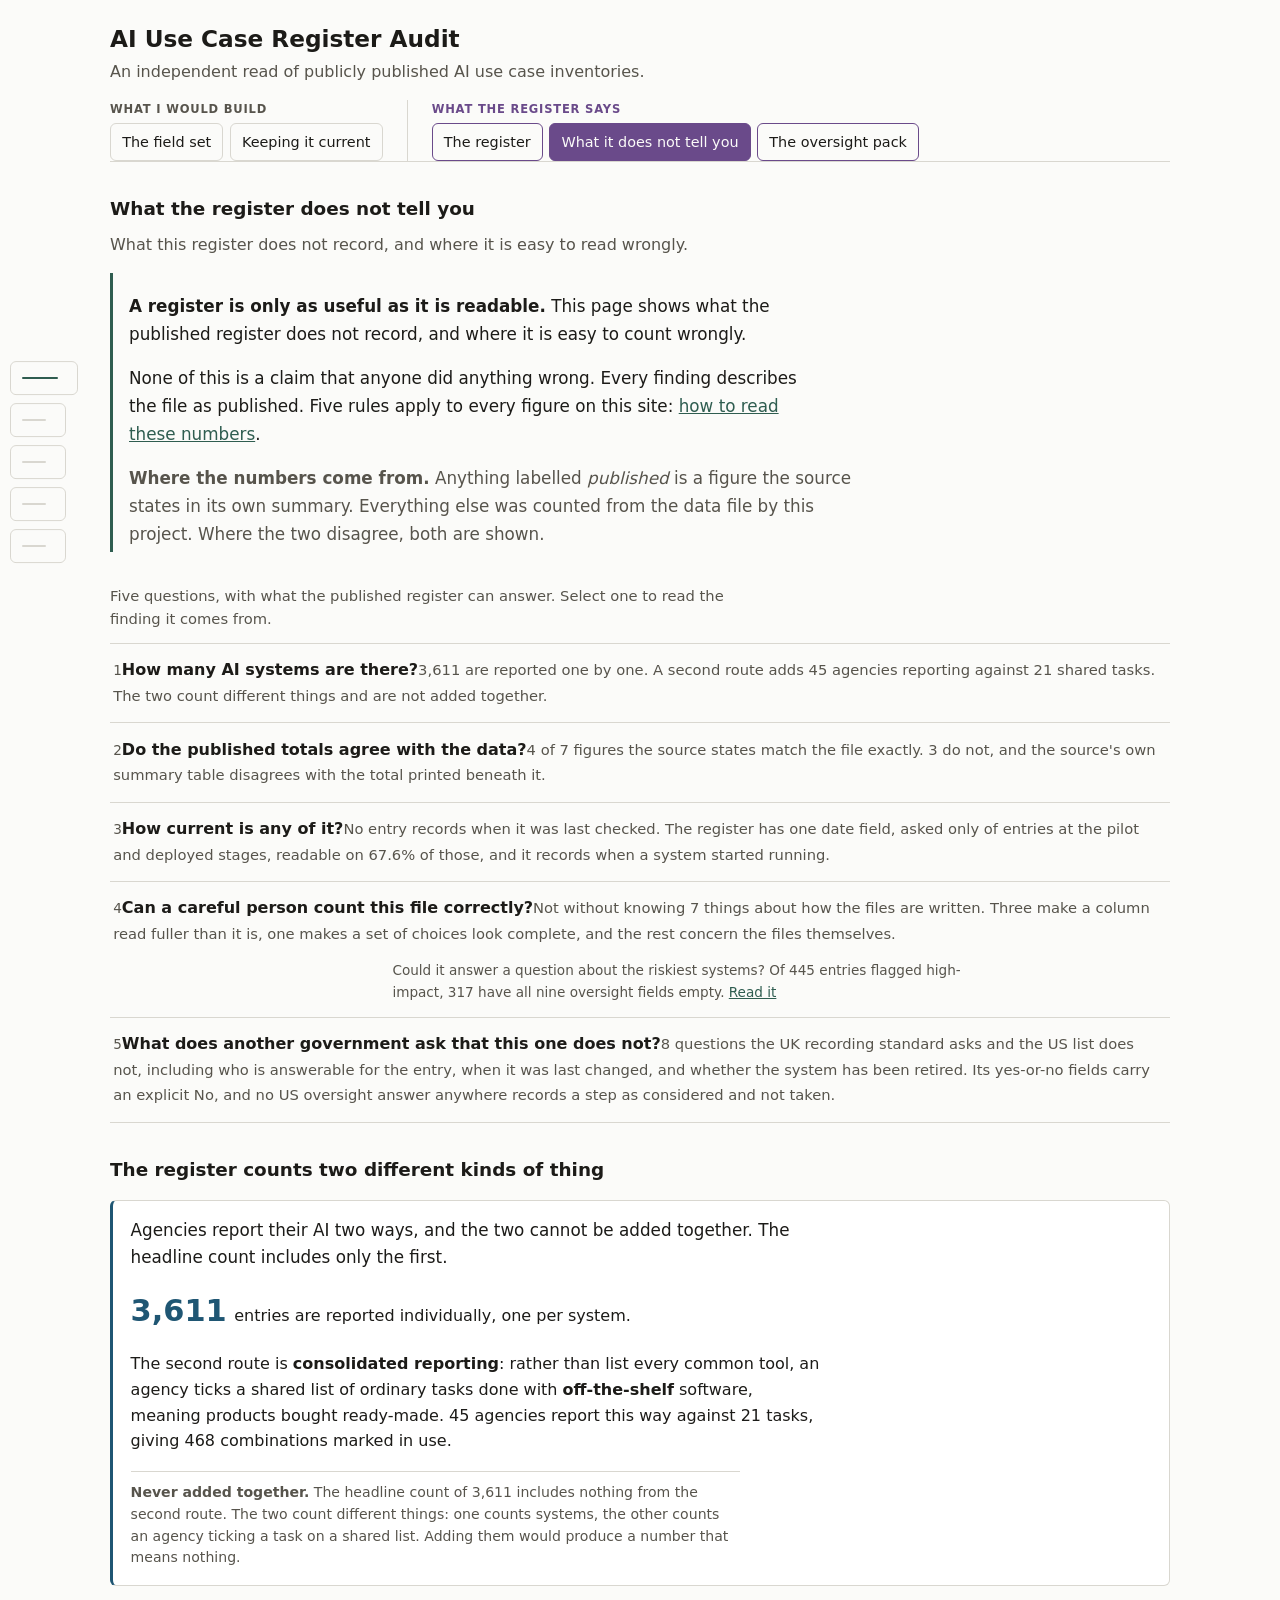
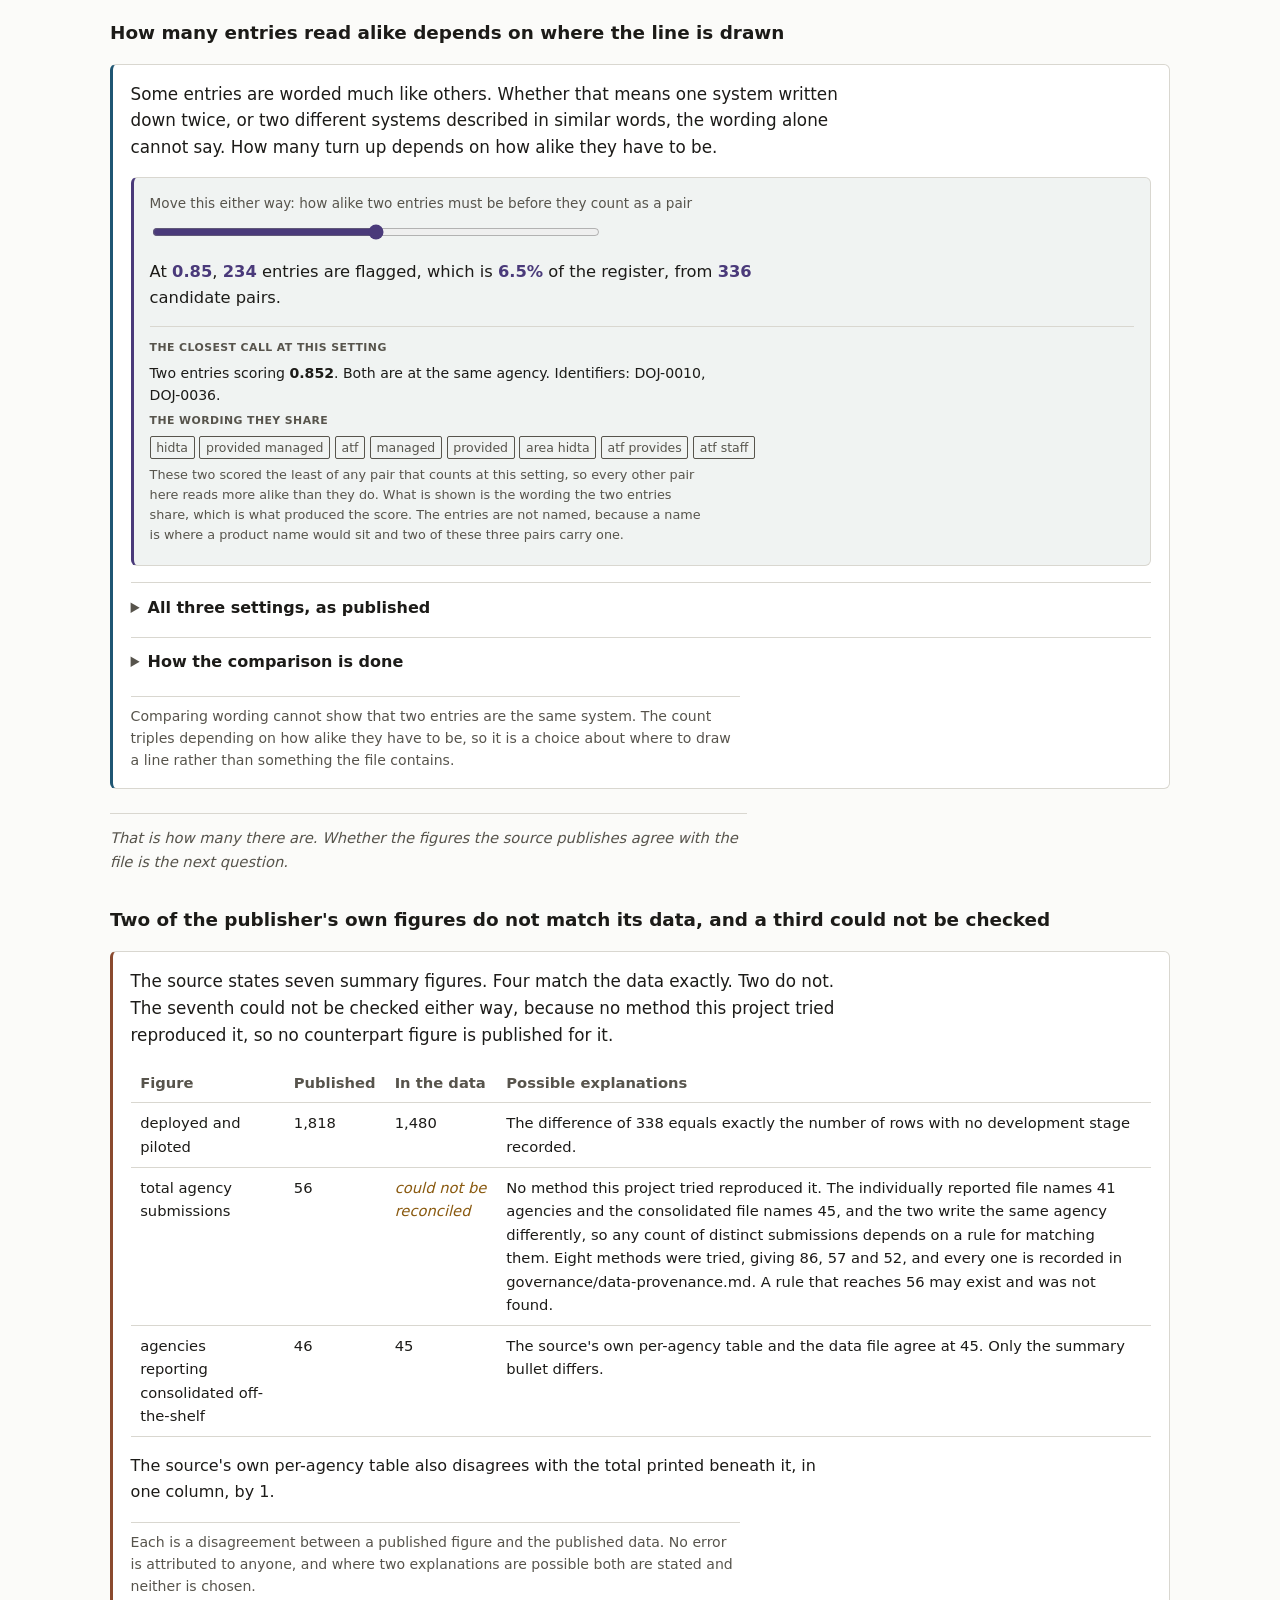
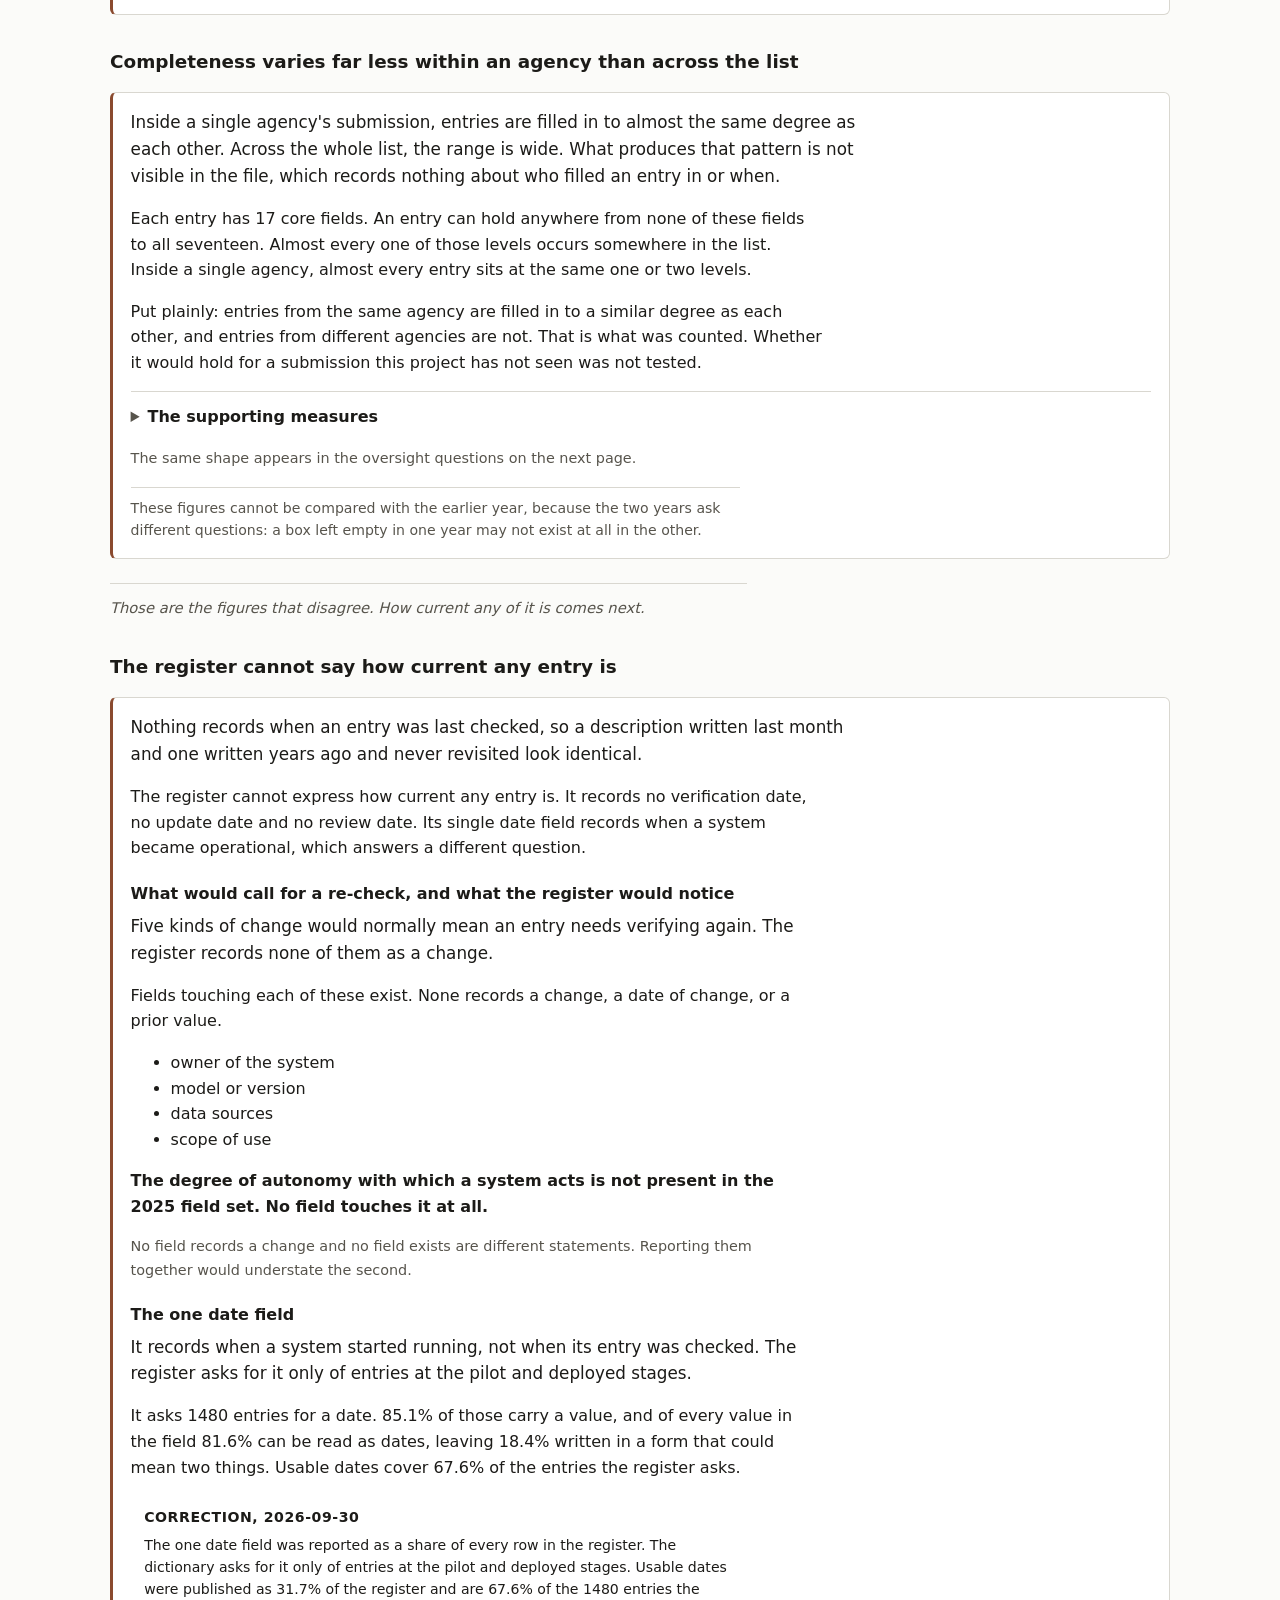
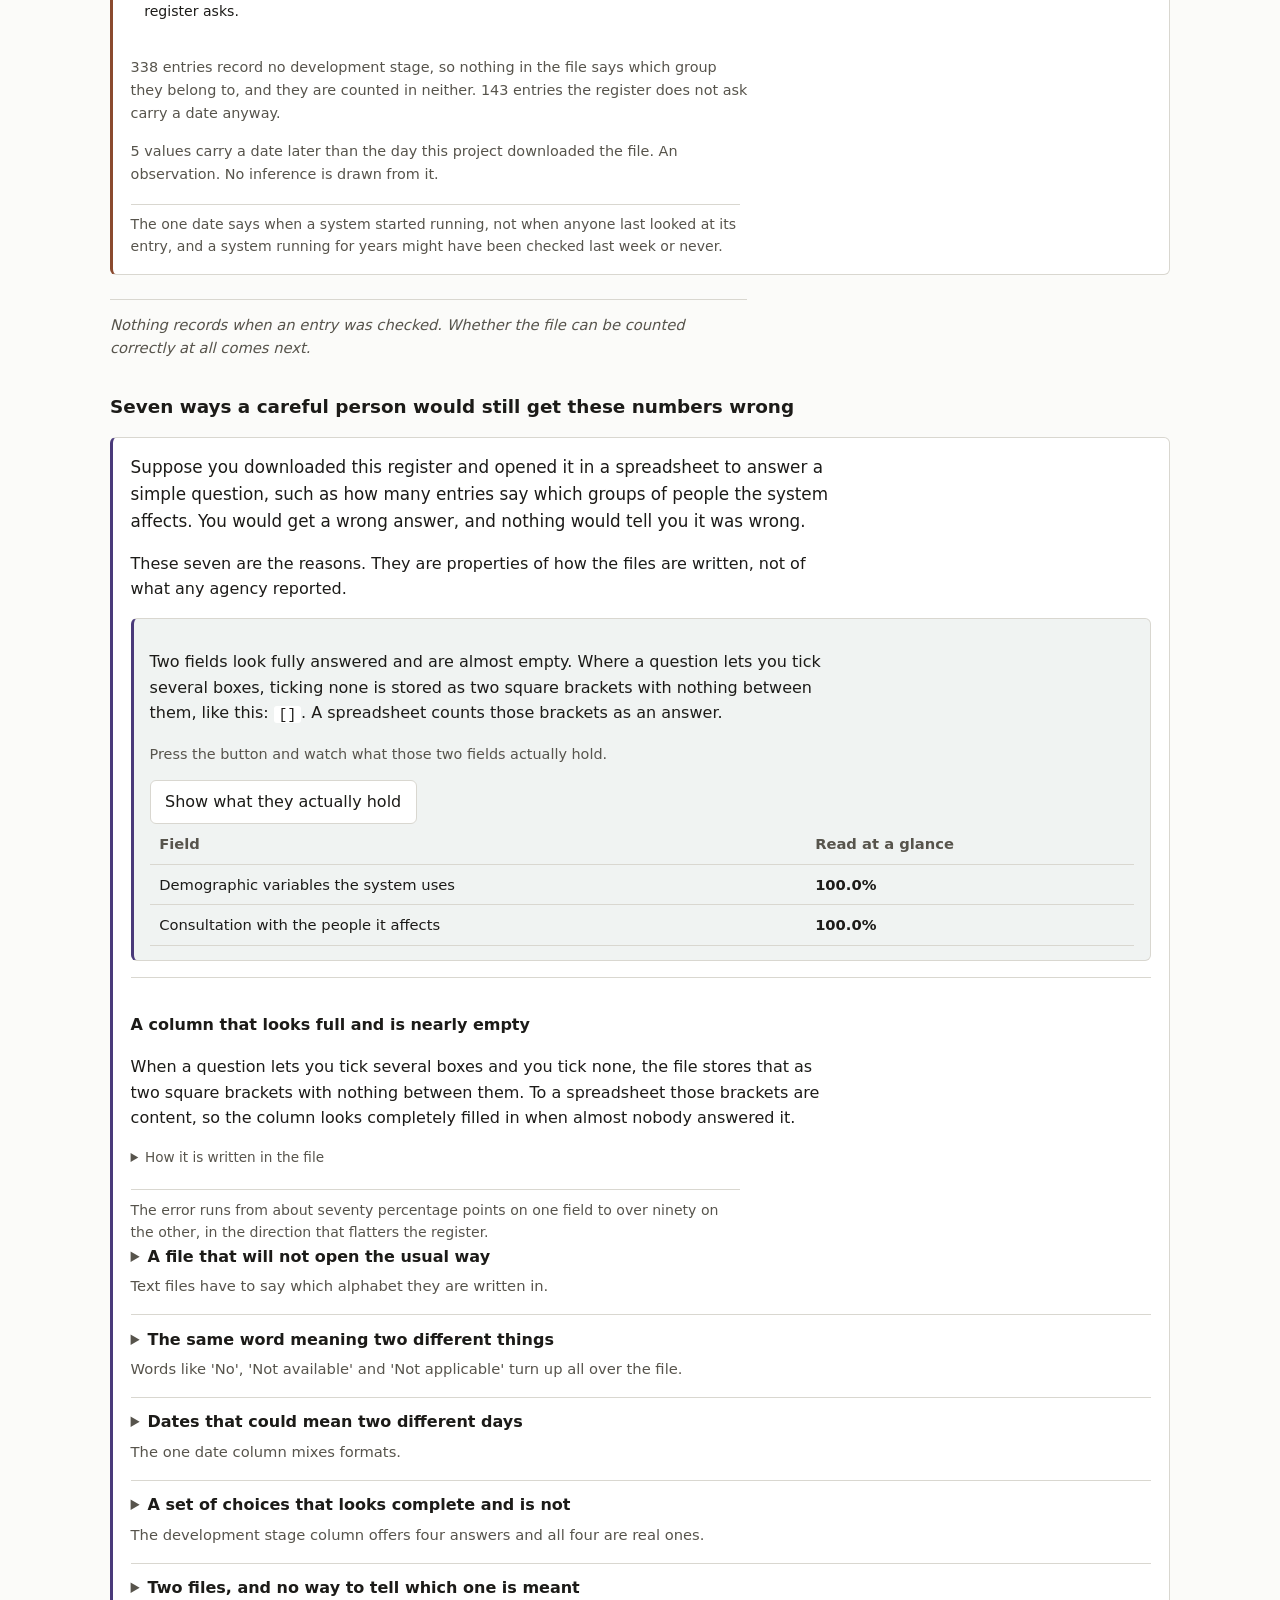
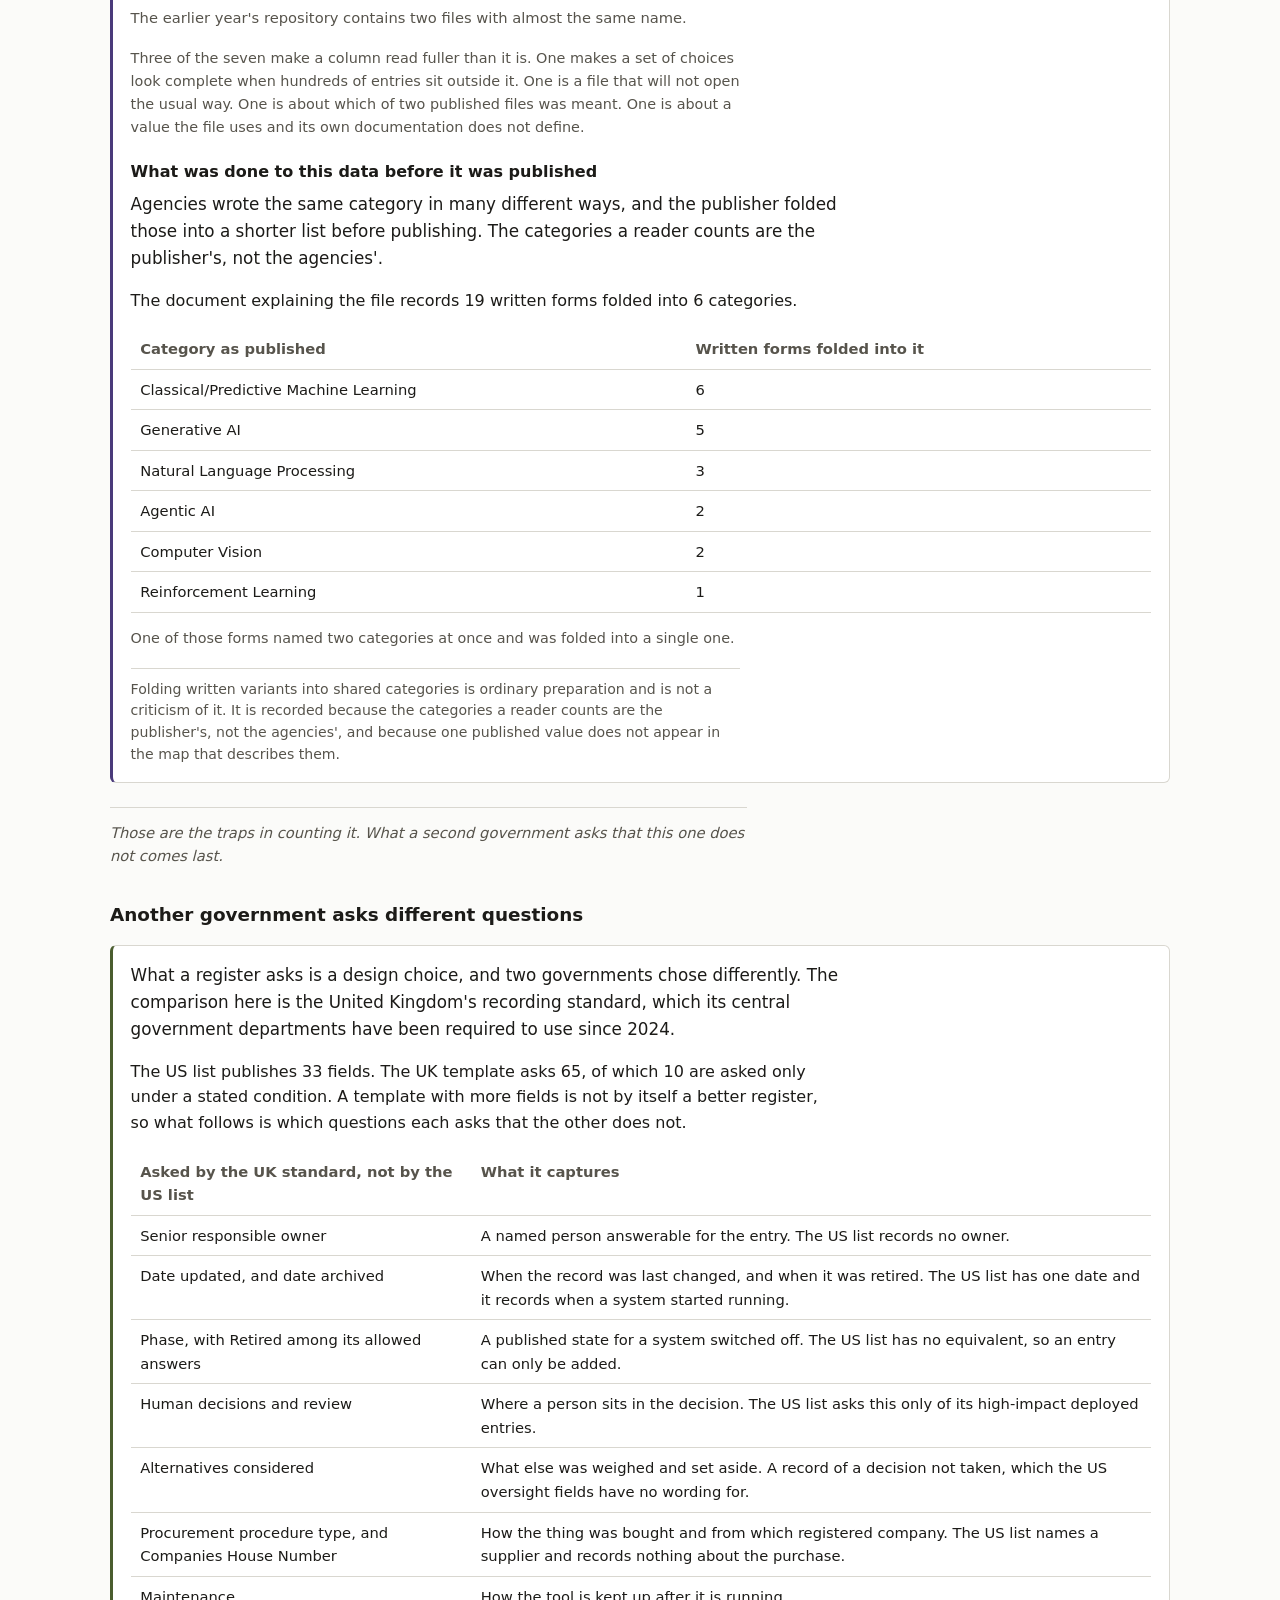
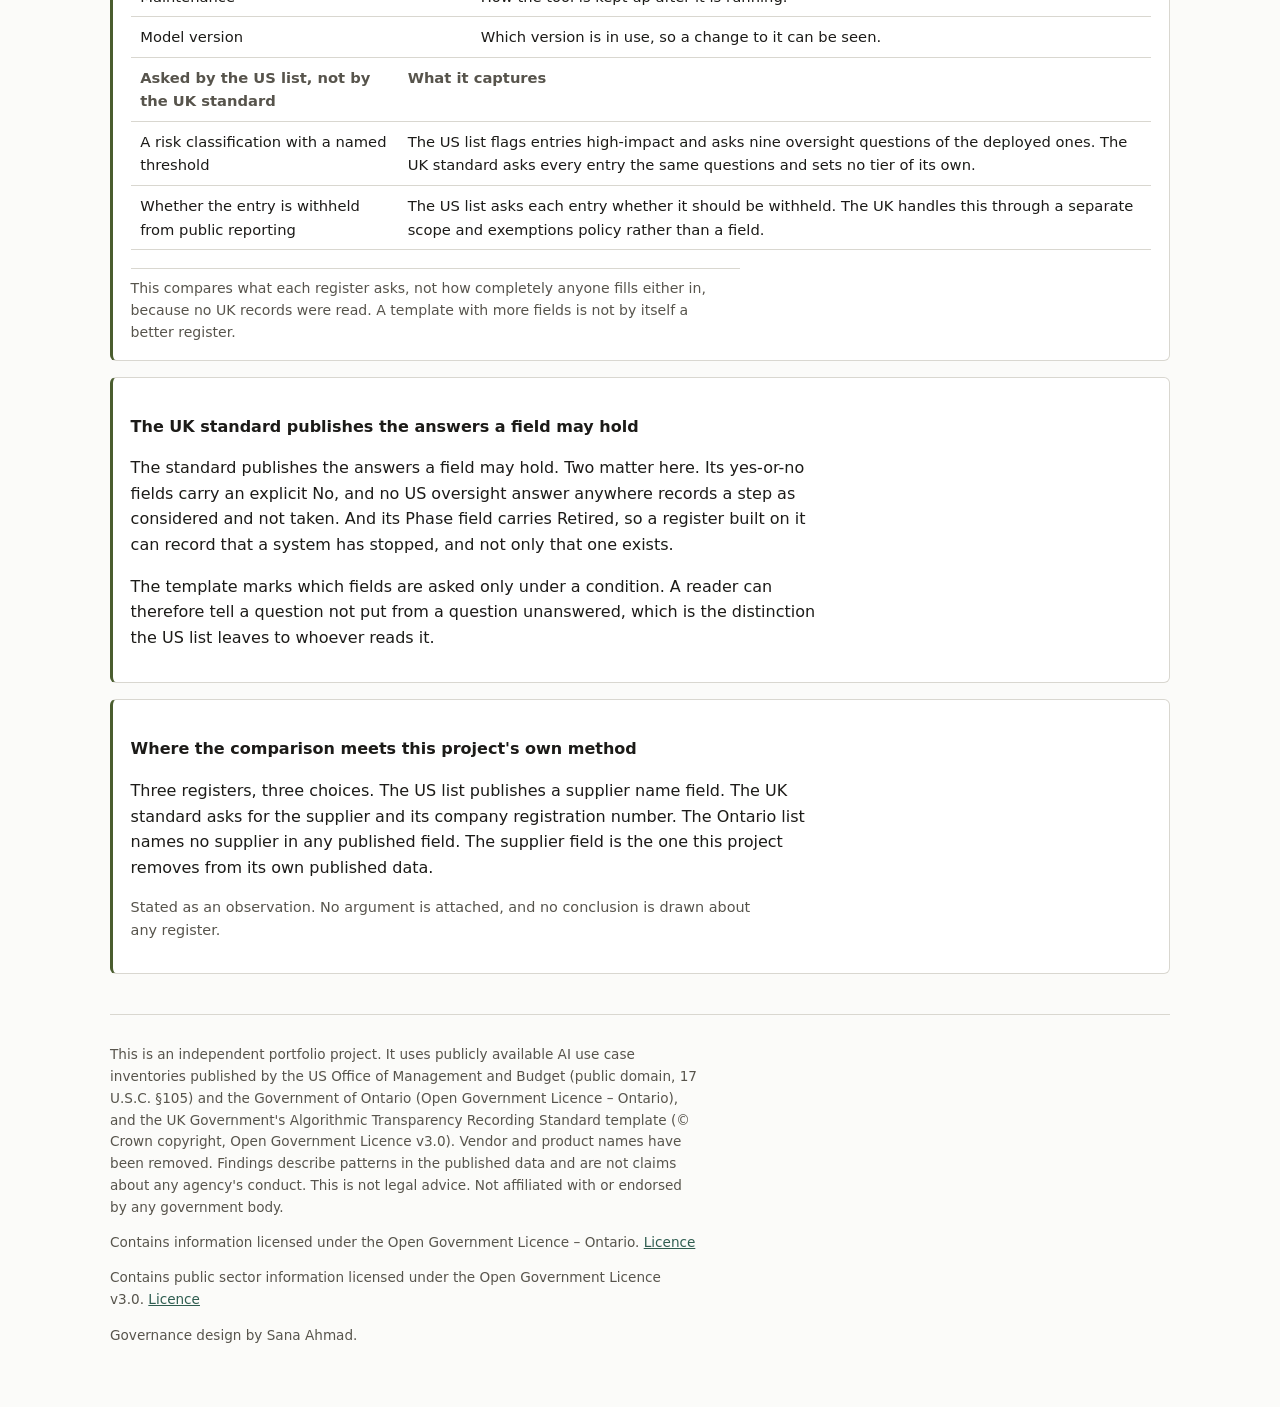
==== commit e4306fcd: "Cut the hedging, show the real gap, name the method, ship the checks as a tool Five changes.  **Cave" ====
--- a/docs/gaps.html
+++ b/docs/gaps.html
@@ -4,10 +4,10 @@
 <meta charset="utf-8">
 <meta name="viewport" content="width=device-width, initial-scale=1">
 <title>Gaps | AI Use Case Register Audit</title>
-<link rel="stylesheet" href="assets/style.css?v=ojponfha">
+<link rel="stylesheet" href="assets/style.css?v=cnlogcdf">
 </head>
 <body>
-<div class="wrap" data-dv="ebjamfdk">
+<div class="wrap" data-dv="bcplahek">
 
 <header>
   <h1>AI Use Case Register Audit</h1>
@@ -36,7 +36,7 @@
   <p class="lede">What this register does not record, and where it is easy to read wrongly.</p>
   <div class="intro">
     <p><strong>A register is only as useful as it is readable.</strong> This page shows what the published register does not record, and where it is easy to count wrongly.</p>
-    <p>None of this is a claim that anyone did anything wrong. Every finding describes the file as published.</p>
+    <p>None of this is a claim that anyone did anything wrong. Every finding describes the file as published. Five rules apply to every figure on this site: <a href="index.html#how-to-read">how to read these numbers</a>.</p>
     <p class="note"><strong>Where the numbers come from.</strong> Anything labelled <em>published</em> is a figure the source states in its own summary. Everything else was counted from the data file by this project. Where the two disagree, both are shown.</p>
   </div>
 
@@ -66,12 +66,20 @@
         <strong id="thr-entries">–</strong> entries are flagged, which is
         <strong id="thr-share">–</strong> of the register, from
         <strong id="thr-pairs">–</strong> candidate pairs.</p>
+      <div class="marginal" id="thr-example"></div>
     </div>
     <details class="finding"><summary>All three settings, as published</summary>
       <div class="scroller"><table>
         <thead><tr><th>Threshold</th><th>Candidate pairs</th><th>Entries flagged</th><th>Share</th></tr></thead>
         <tbody id="thresholds"></tbody>
       </table></div>
+    </details>
+    <details class="finding"><summary>How the comparison is done</summary>
+      <p><span data-figure="M1.similarity_method.plain"></span></p>
+      <p class="note"><strong>Named.</strong> <span data-figure="M1.similarity_method.named"></span></p>
+      <p class="note"><span data-figure="M1.similarity_method.term"></span></p>
+      <p class="note"><strong>Why this one.</strong> <span data-figure="M1.similarity_method.why_this_one"></span></p>
+      <p class="note"><strong>Reproduce it.</strong> <span data-figure="M1.similarity_method.reproduce"></span></p>
     </details>
     <p class="qualifier"><span data-figure="M1.caveat"></span></p>
   </div>
@@ -108,7 +116,6 @@
       </table></div>
     </details>
     <p class="note">The same shape appears in the oversight questions on the next page.</p>
-    <p class="qualifier"><span data-figure="M2.completeness_shape.caveat"></span></p>
     <p class="qualifier"><span data-figure="M2.caveat"></span></p>
   </div>
     <p class="handoff">Those are the figures that disagree. How current any of it is comes next.</p>
@@ -217,7 +224,7 @@
 
 </div>
 <script src="assets/figures.js?v=bfeafdni"></script>
-<script src="assets/views.js?v=bbbglpli"></script>
+<script src="assets/views.js?v=oplognoj"></script>
 <script src="assets/summary.js?v=aanedlco"></script>
 </body>
 </html>
--- a/docs/assets/style.css
+++ b/docs/assets/style.css
@@ -930,3 +930,82 @@
 }
 .signals { margin: .3rem 0 1.4rem 1.1rem; padding: 0; }
 .signals li { margin-bottom: .4rem; line-height: 1.55; font-size: .92rem; }
+
+/* --- How to read these numbers --------------------------------------------
+
+   Five rules that apply to every figure on the site, published once. They used
+   to sit under individual findings, two of them on three pages each. A reader
+   who meets the same qualification four times stops reading qualifications,
+   which is the opposite of what they are for.
+
+   Drawn as a quiet panel rather than a warning. It is not a disclaimer; it is
+   how the numbers work. */
+.howread {
+  border: 1px solid var(--border); border-radius: 4px;
+  padding: 1rem 1.1rem; margin: 1.8rem 0;
+  background: var(--surface);
+}
+.howread-head { font-size: 1.05rem; margin: 0 0 .4rem; }
+.howread-lead { margin: 0 0 .9rem; color: var(--ink-soft); font-size: .92rem; line-height: 1.6; }
+.howread-list { margin: 0; padding-left: 1.3rem; display: grid; gap: .8rem; }
+.howread-list li { padding-left: .2rem; }
+.howread-rule { margin: 0; font-size: .95rem; line-height: 1.55; }
+.howread-where {
+  margin: .25rem 0 0; font-size: .82rem; line-height: 1.5; color: var(--ink-soft);
+}
+.howread-label {
+  display: block; font-weight: 600; font-size: .66rem; letter-spacing: .04em;
+  text-transform: uppercase;
+}
+
+/* --- If you only do three -------------------------------------------------
+
+   Numbered, because the order is the content. Each carries the same four lines
+   in the same order so they can be read against each other, and the cost is
+   one of them for the same reason it is on the mechanisms page. */
+.mintwo { margin: .4rem 0 1rem; padding-left: 1.4rem; display: grid; gap: 1rem; }
+.minitem { padding-left: .2rem; }
+.minitem h3 { font-size: 1rem; margin: 0 0 .2rem; }
+.minitem-ref {
+  display: inline-block; margin-left: .5rem; font-weight: 400;
+  font-size: .68rem; letter-spacing: .04em; text-transform: uppercase;
+  color: var(--ink-soft);
+}
+.minitem-records { margin: 0 0 .6rem; font-size: .88rem; color: var(--ink-soft); }
+.minitem-rows { margin: 0; display: grid; gap: .35rem; }
+.minitem-rows dt {
+  font-size: .66rem; font-weight: 600; letter-spacing: .04em;
+  text-transform: uppercase; color: var(--ink-soft);
+}
+.minitem-rows dd { margin: .1rem 0 0; font-size: .88rem; line-height: 1.55; }
+
+/* --- The closest call at each setting -------------------------------------
+
+   What a pair at this threshold actually looks like. The entries are not
+   named: two of the three marginal pairs carry product names the vendor list
+   did not catch, and the wording the two share is both safe to publish and the
+   more useful thing to see. */
+.marginal { margin-top: .9rem; padding-top: .8rem; border-top: 1px solid var(--border); }
+.marginal p { margin: 0 0 .4rem; font-size: .88rem; line-height: 1.55; }
+.marginal-head, .marginal-label {
+  font-weight: 600; font-size: .68rem !important; letter-spacing: .04em;
+  text-transform: uppercase; color: var(--ink-soft);
+}
+.marginal-terms { display: flex; flex-wrap: wrap; gap: .3rem; }
+.marginal-terms .term {
+  border: 1px solid var(--ink-soft); border-radius: 2px;
+  padding: .05rem .35rem; font-size: .78rem; color: var(--ink-soft);
+}
+.marginal-note { font-size: .8rem !important; color: var(--ink-soft); }
+
+/* --- Who this is by -------------------------------------------------------
+
+   At the top, because the only other mention is the footer credit and a reader
+   reaches that last if at all. */
+.whose {
+  margin: 0 0 1.4rem; padding-bottom: 1rem;
+  border-bottom: 1px solid var(--border);
+  font-size: .92rem; line-height: 1.6; color: var(--ink-soft);
+}
+.whose strong { color: var(--ink); }
+.whose a { margin-left: .3rem; white-space: nowrap; }
